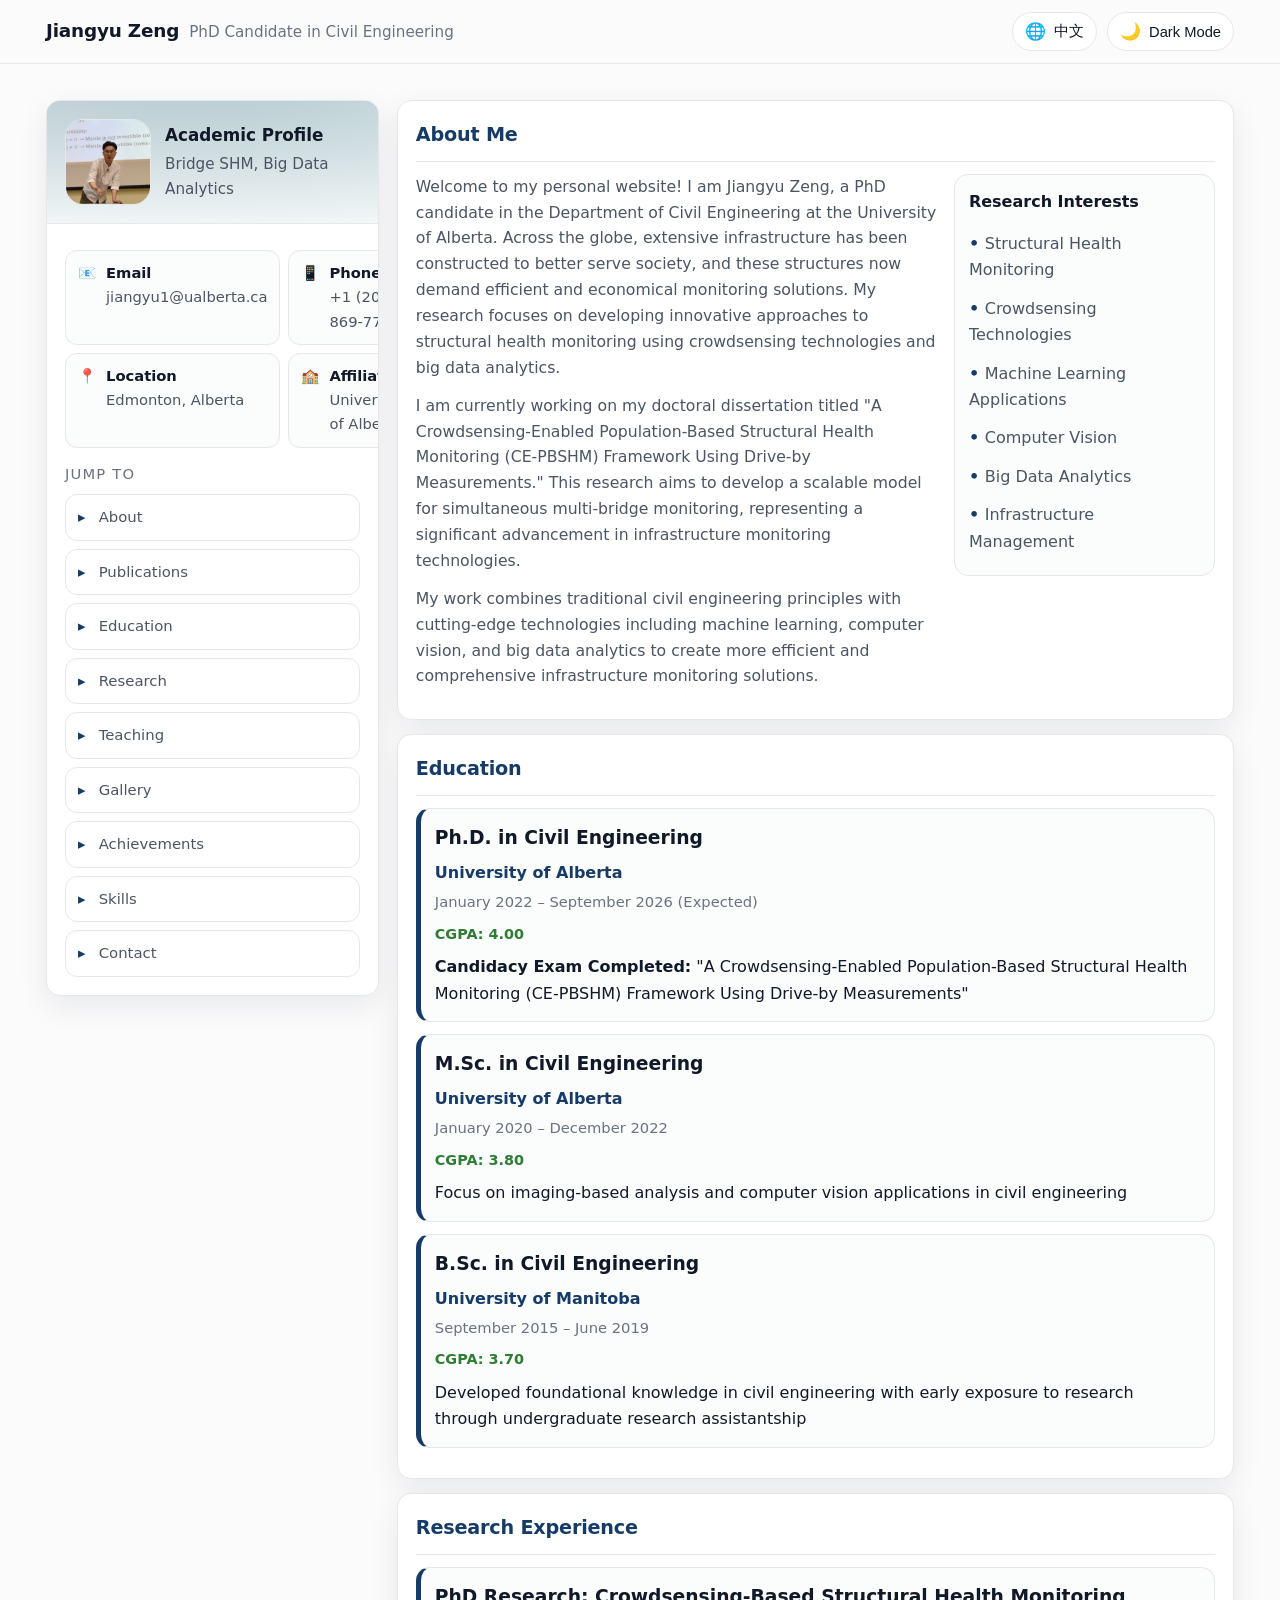
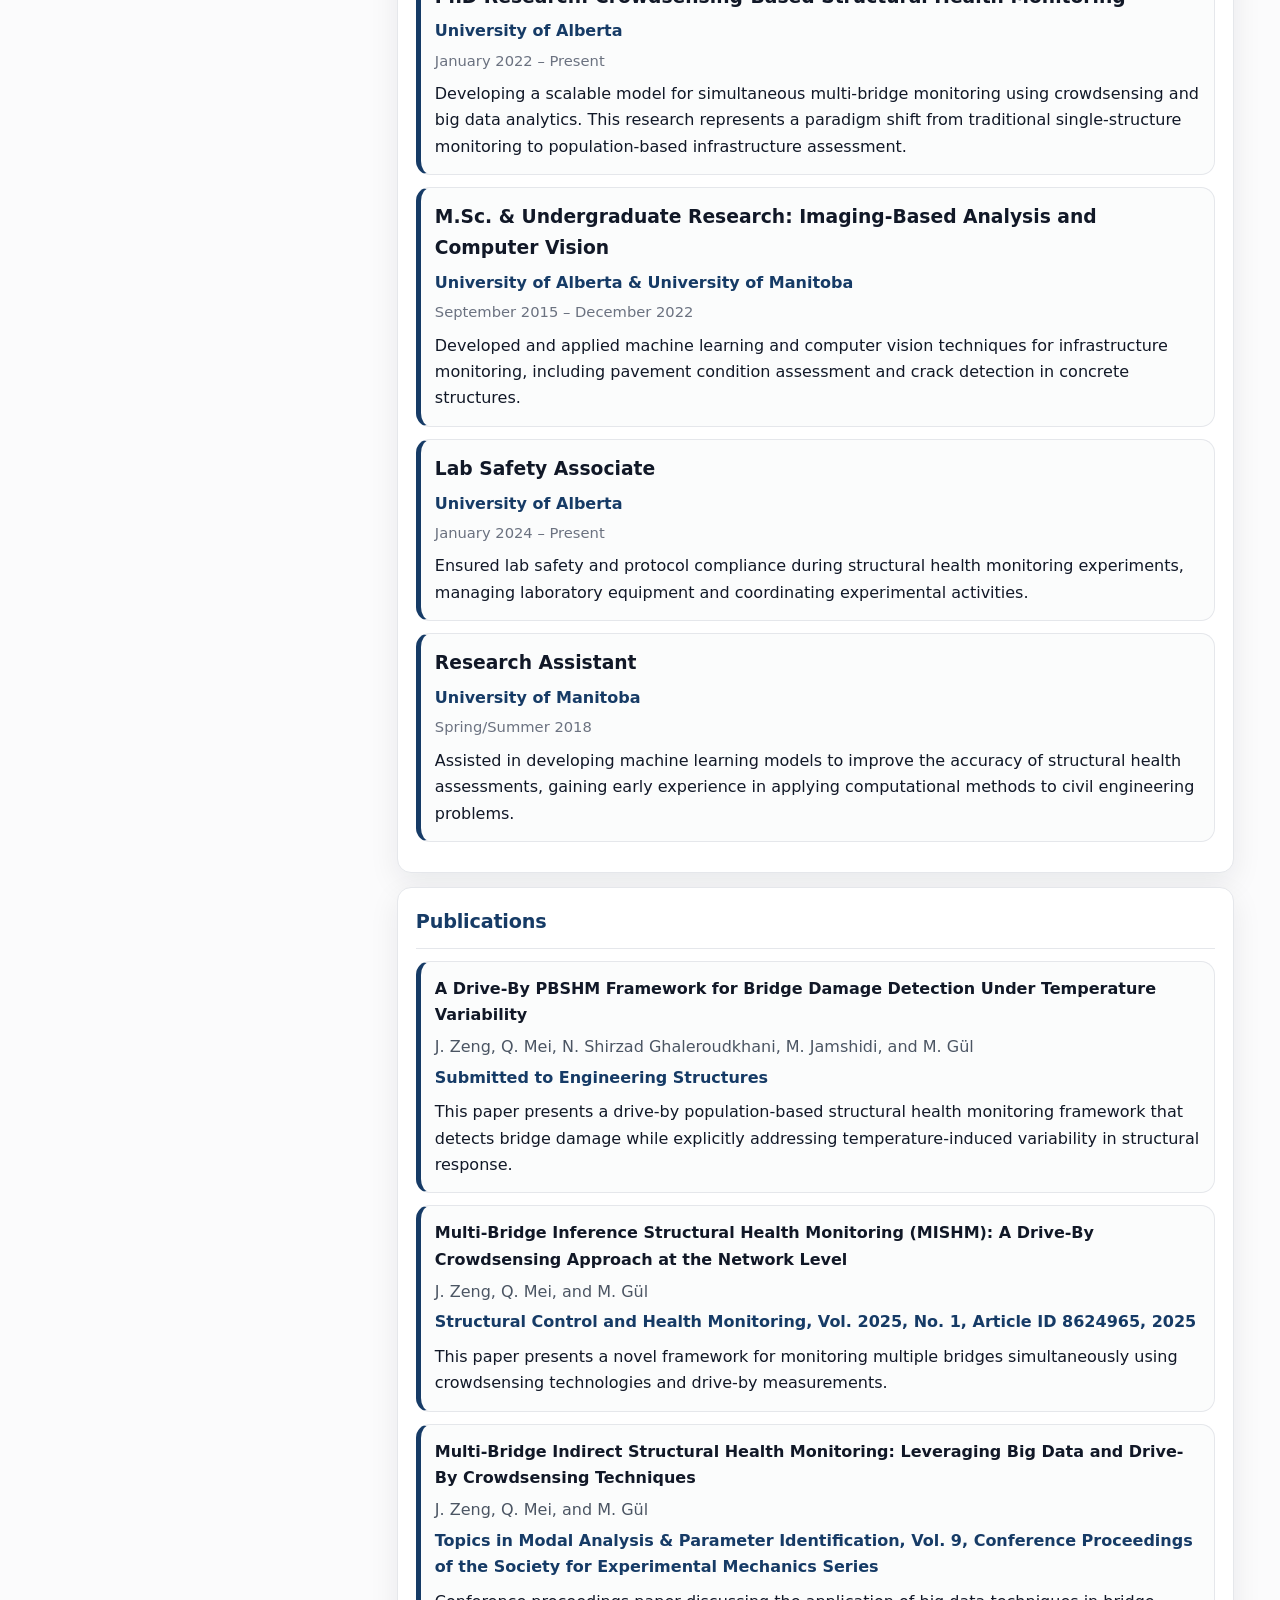
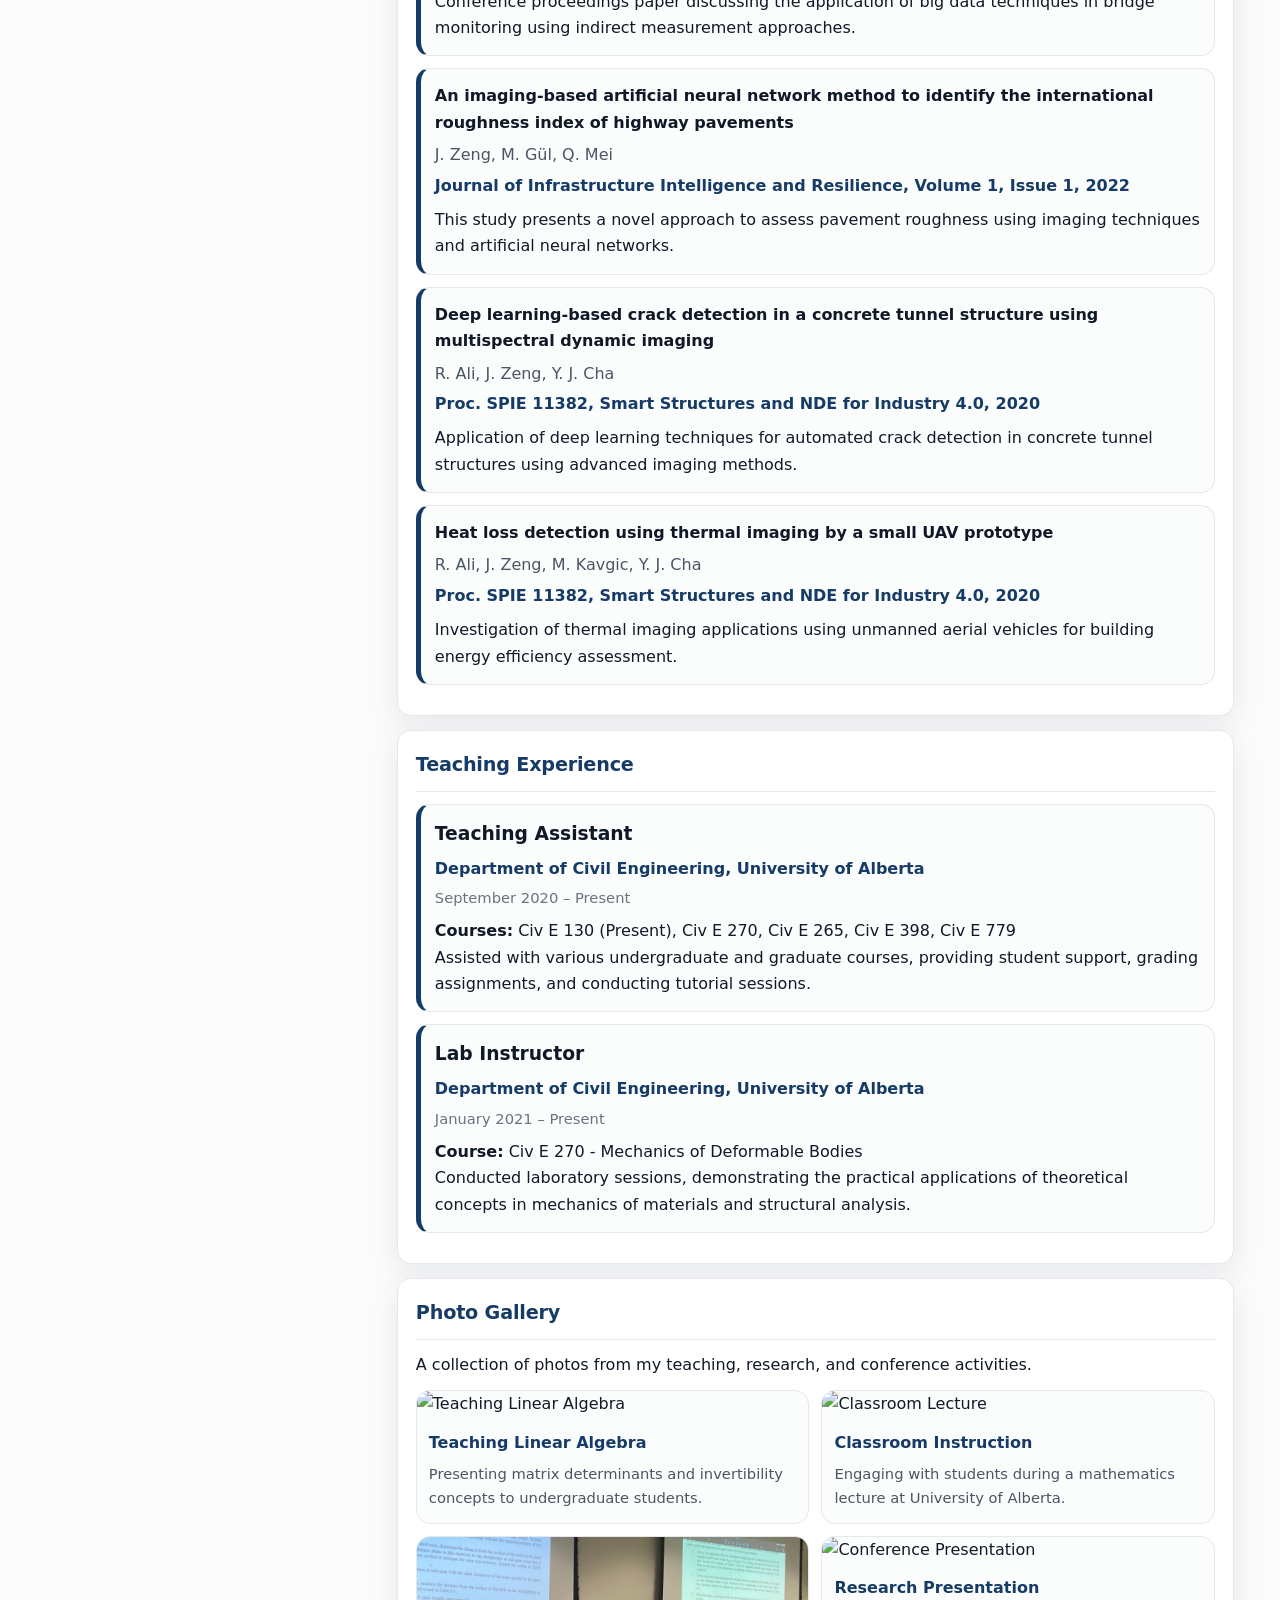
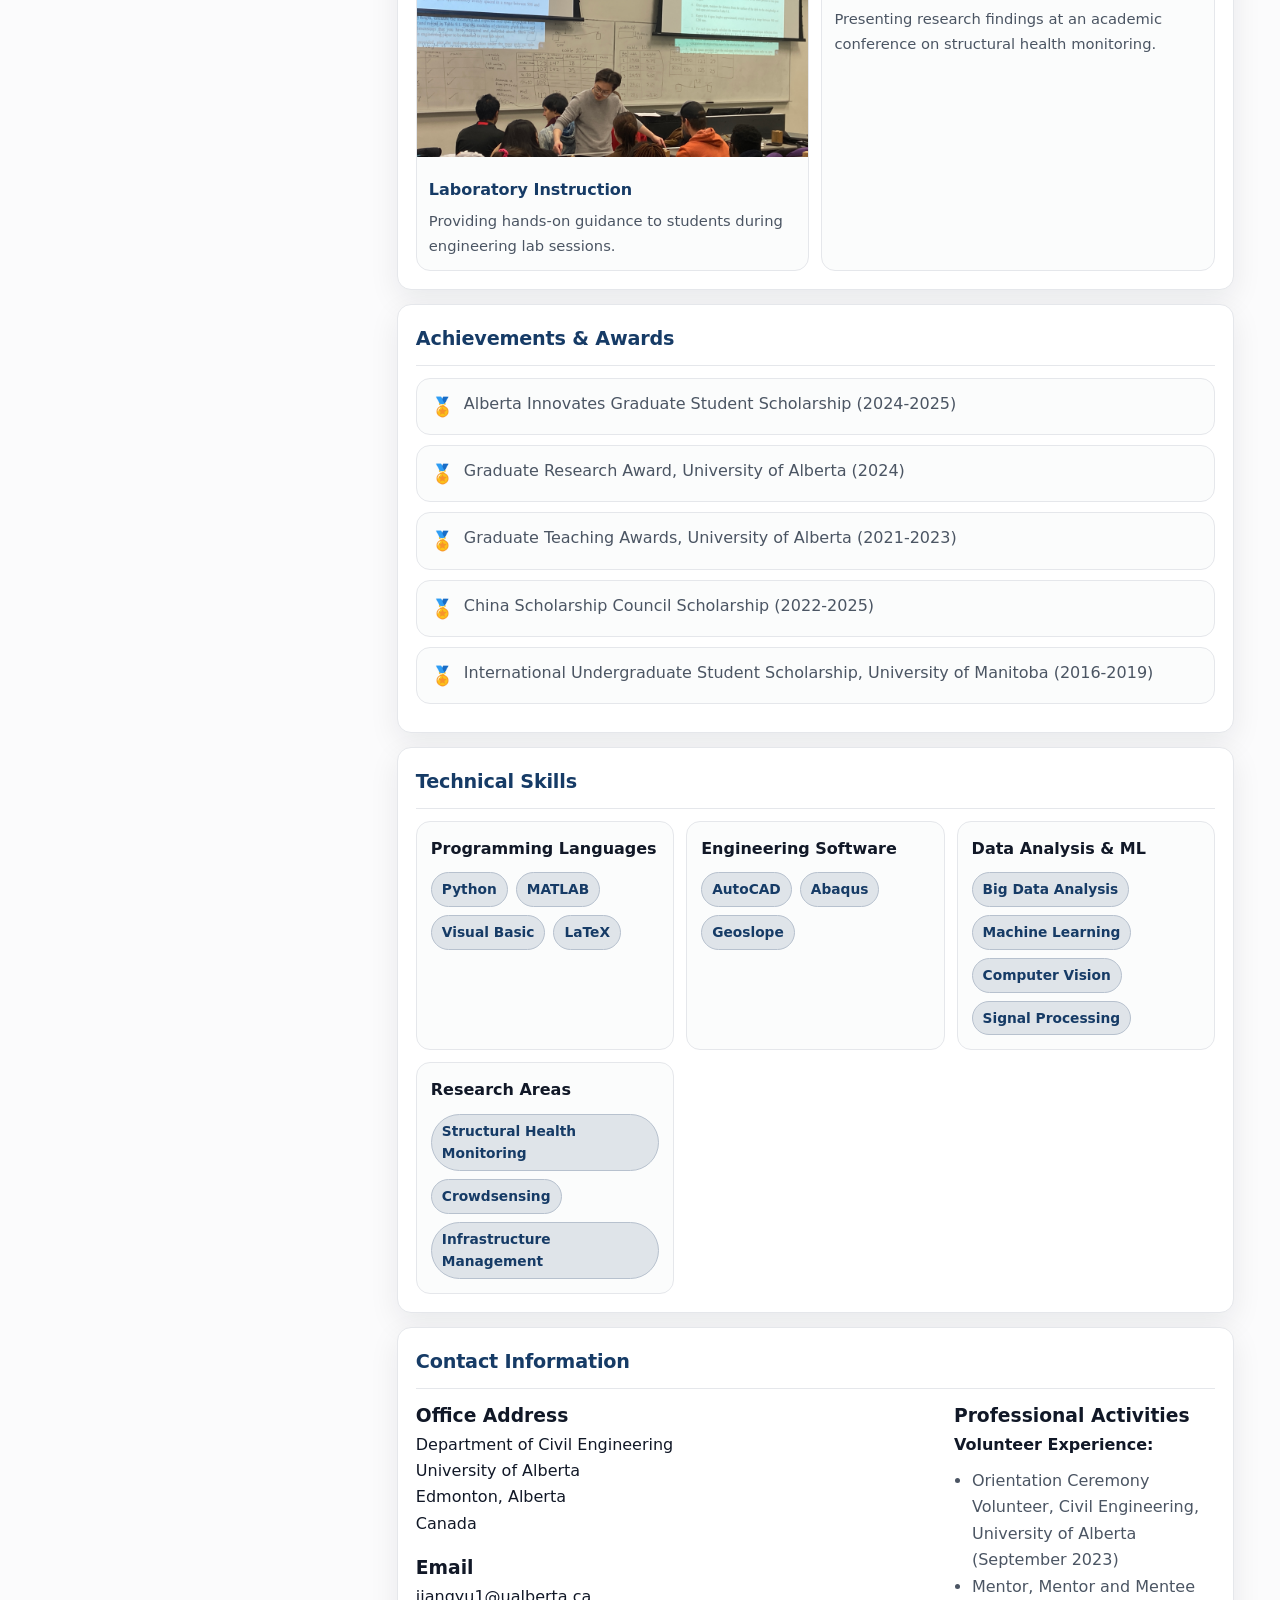
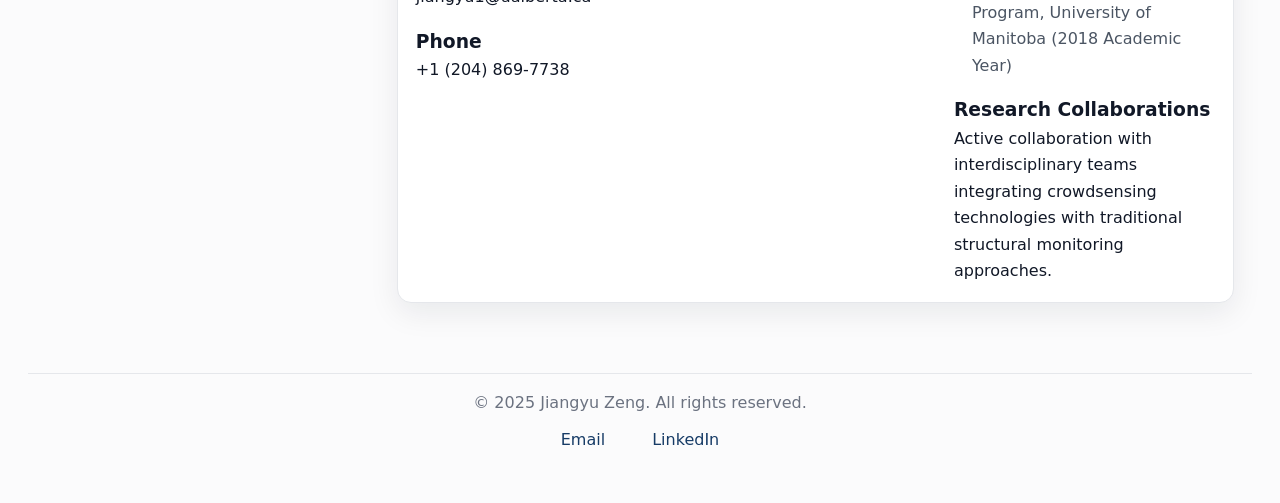
==== index.html @ c5a68b0c "Update PBSHM paper submission venue to Engineering Structures Co-authored-by: Cursor <cursoragent@cu" ====
<!DOCTYPE html>
<html lang="en">
<head>
  <meta charset="UTF-8" />
  <meta name="viewport" content="width=device-width, initial-scale=1.0" />
  <title>Jiangyu Zeng - Personal Website</title>

  <style>
    :root{
      --bg: #fbfbfc;
      --panel: #ffffff;
      --muted: #f3f4f6;
      --text: #111827;
      --subtext: #4b5563;
      --soft: #6b7280;
      --border: #e5e7eb;
      --accent: #163b66;
      --accent2: #0f766e;
      --shadow: 0 10px 30px rgba(17,24,39,0.08);
      --shadow-hover: 0 14px 36px rgba(17,24,39,0.12);
      --radius: 14px;

      /* Fluid width: expands with screen, capped for readability */
      --maxw: min(1600px, calc(100vw - 56px));
    }

    [data-theme="dark"]{
      --bg: #0c1016;
      --panel: #121826;
      --muted: #0f172a;
      --text: #e5e7eb;
      --subtext: #cbd5e1;
      --soft: #94a3b8;
      --border: #22314a;
      --accent: #8fb3ff;
      --accent2: #6ee7d8;
      --shadow: 0 16px 40px rgba(0,0,0,0.35);
      --shadow-hover: 0 18px 46px rgba(0,0,0,0.45);
    }

    *{box-sizing:border-box;margin:0;padding:0}
    body{
      font-family: ui-sans-serif, system-ui, -apple-system, "Segoe UI", Roboto, Arial, "Noto Sans", "Liberation Sans", sans-serif;
      background: var(--bg);
      color: var(--text);
      line-height: 1.65;
    }

    a{color: inherit}

    /* Top bar */
    .topbar{
      position: sticky;
      top: 0;
      z-index: 50;
      background: color-mix(in srgb, var(--bg) 88%, transparent);
      backdrop-filter: blur(10px);
      border-bottom: 1px solid var(--border);
    }
    .topbar-inner{
      max-width: var(--maxw);
      margin: 0 auto;
      padding: 12px 18px;
      display:flex;
      align-items:center;
      justify-content: space-between;
      gap: 12px;
    }
    .brand{
      display:flex;
      align-items:baseline;
      gap: 10px;
      flex-wrap: wrap;
    }
    .brand h1{
      font-size: 1.15rem;
      letter-spacing: -0.01em;
    }
    .brand .tag{
      font-size: 0.95rem;
      color: var(--soft);
    }
    .controls{display:flex; gap:10px; align-items:center}
    .btn{
      display:inline-flex;
      align-items:center;
      gap: 8px;
      padding: 8px 12px;
      border-radius: 999px;
      border: 1px solid var(--border);
      background: var(--panel);
      cursor: pointer;
      color: var(--text);
      transition: transform 0.12s ease, border-color 0.12s ease;
      font-size: 0.92rem;
    }
    .btn:hover{
      transform: translateY(-1px);
      border-color: color-mix(in srgb, var(--accent) 35%, var(--border));
    }
    .btn .icon{font-size: 1.05rem}

    /* Layout */
    .wrap{max-width: var(--maxw); margin: 0 auto; padding: 18px;}
    .grid{
      display:grid;
      grid-template-columns: clamp(320px, 26vw, 420px) 1fr;
      gap: 18px;
      align-items:start;
      margin-top: 18px;
    }

    /* Sidebar */
    .side{
      position: sticky;
      top: 72px;
    }

    .card{
      background: var(--panel);
      border: 1px solid var(--border);
      border-radius: var(--radius);
      box-shadow: var(--shadow);
      overflow:hidden;
    }
    .card + .card{margin-top: 14px;}

    .side-hero{
      padding: 18px;
      display:flex;
      gap: 14px;
      align-items:center;
      border-bottom: 1px solid var(--border);
      background:
        radial-gradient(800px 160px at 20% -10%, color-mix(in srgb, var(--accent) 18%, transparent), transparent),
        radial-gradient(800px 160px at 70% 0%, color-mix(in srgb, var(--accent2) 16%, transparent), transparent);
    }

    .avatar{
      width: 86px; height: 86px;
      border-radius: 18px;
      border: 1px solid var(--border);
      overflow:hidden;
      background: var(--muted);
      flex: 0 0 auto;
      display:flex; align-items:center; justify-content:center;
      font-weight: 800;
      color: var(--accent);
    }
    .avatar img{width:100%; height:100%; object-fit: cover;}
    .who h2{font-size: 1.05rem; margin-bottom: 2px;}
    .who p{color: var(--subtext); font-size: 0.95rem;}

    .side-body{padding: 16px 18px 18px;}

    .meta{
      display: grid;
      grid-template-columns: 1fr 1fr;
      gap: 8px;
      margin-top: 10px;
    }
    .pill{
      display:flex;
      gap: 10px;
      align-items:flex-start;
      padding: 10px 12px;
      border-radius: 12px;
      border: 1px solid var(--border);
      background: color-mix(in srgb, var(--panel) 70%, var(--muted));
      font-size: 0.92rem;
      color: var(--subtext);
    }
    .pill strong{color: var(--text); font-weight: 650}
    .pill .k{min-width: 18px; opacity: 0.9}

    .linkgrid{
      display:grid;
      grid-template-columns: 1fr 1fr;
      gap: 10px;
      margin-top: 12px;
    }
    .link{
      display:flex;
      align-items:center;
      justify-content:center;
      text-decoration:none;
      padding: 10px 10px;
      border-radius: 12px;
      border: 1px solid var(--border);
      background: var(--panel);
      color: var(--text);
      font-weight: 650;
      font-size: 0.93rem;
      transition: transform 0.12s ease, border-color 0.12s ease;
    }
    .link:hover{
      transform: translateY(-1px);
      border-color: color-mix(in srgb, var(--accent) 35%, var(--border));
    }

    .mini-title{
      font-size: 0.92rem;
      color: var(--soft);
      margin: 14px 0 8px;
      text-transform: uppercase;
      letter-spacing: 0.08em;
    }
    .bullets{
      list-style:none;
      display:flex;
      flex-direction:column;
      gap: 8px;
    }
    .bullets li{
      padding: 10px 12px;
      border: 1px solid var(--border);
      border-radius: 12px;
      background: var(--panel);
      color: var(--subtext);
      font-size: 0.93rem;
    }
    .bullets li::before{
      content: "▸ ";
      color: var(--accent);
      font-weight: 800;
      margin-right: 8px;
    }

    /* Main column: keep your original section IDs and content */
    .section{
      background: var(--panel);
      border: 1px solid var(--border);
      border-radius: var(--radius);
      box-shadow: var(--shadow);
      padding: 18px;
      margin-bottom: 14px;
      transition: box-shadow 0.2s ease, transform 0.2s ease;
    }
    .section:hover{
      box-shadow: var(--shadow-hover);
      transform: translateY(-1px);
    }

    .section h2{
      color: var(--accent);
      font-size: 1.2rem;
      margin-bottom: 12px;
      padding-bottom: 10px;
      border-bottom: 1px solid var(--border);
      letter-spacing: -0.01em;
    }

    /* Keep your existing internal layouts but make them a bit cleaner */
    .about-grid{
      display:grid;
      grid-template-columns: 2fr 1fr;
      gap: 16px;
      align-items:start;
    }
    .about-text{color: var(--subtext); font-size: 0.98rem;}
    .about-text p{margin-bottom: 12px;}

    .research-interests{
      background: color-mix(in srgb, var(--panel) 70%, var(--muted));
      padding: 14px;
      border-radius: 14px;
      border: 1px solid var(--border);
    }
    .research-interests h3{
      color: var(--text);
      margin-bottom: 10px;
      font-size: 1rem;
    }
    .research-interests ul{list-style:none}
    .research-interests li{color: var(--subtext); padding: 6px 0;}
    .research-interests li:before{
      content:"• ";
      color: var(--accent);
      font-weight:800;
    }

    .education-item, .experience-item, .publication-item{
      margin-bottom: 12px;
      padding: 14px;
      background: color-mix(in srgb, var(--panel) 70%, var(--muted));
      border-radius: 14px;
      border: 1px solid var(--border);
      border-left: 5px solid var(--accent);
    }
    .education-item h3, .experience-item h3{margin-bottom: 6px;}
    .institution{color: var(--accent); font-weight: 700; margin-bottom: 4px;}
    .date{color: var(--soft); font-style: normal; margin-bottom: 8px; font-size: 0.92rem;}

    .gpa{
      color: #2e7d32;
      font-weight: 700;
      font-size: 0.9rem;
      margin-bottom: 8px;
    }
    [data-theme="dark"] .gpa{color:#7ee08a;}

    .publication-item h4{margin-bottom: 6px;}
    .authors{color: var(--subtext); margin-bottom: 4px;}
    .venue{color: var(--accent); font-weight: 700; margin-bottom: 8px;}

    .publication-links a{
      display:inline-block;
      background: var(--accent);
      color:white;
      padding: 6px 10px;
      text-decoration:none;
      border-radius: 10px;
      font-size: 0.85rem;
      margin-right: 8px;
      transition: transform 0.12s ease, opacity 0.2s ease;
    }
    .publication-links a:hover{transform: translateY(-1px); opacity: 0.92;}

    .skills-grid{
      display:grid;
      grid-template-columns: repeat(auto-fit, minmax(240px, 1fr));
      gap: 12px;
    }
    .skill-category{
      background: color-mix(in srgb, var(--panel) 70%, var(--muted));
      padding: 14px;
      border-radius: 14px;
      border: 1px solid var(--border);
    }
    .skill-category h3{color: var(--text); margin-bottom: 10px; font-size: 1rem;}
    .skill-tags{display:flex; flex-wrap:wrap; gap: 8px;}
    .skill-tag{
      background: color-mix(in srgb, var(--accent) 12%, transparent);
      border: 1px solid color-mix(in srgb, var(--accent) 22%, var(--border));
      color: var(--accent);
      padding: 5px 10px;
      border-radius: 999px;
      font-size: 0.86rem;
      font-weight: 650;
    }

    .achievement-item{
      display:flex;
      align-items:flex-start;
      gap: 10px;
      margin-bottom: 10px;
      padding: 12px 14px;
      background: color-mix(in srgb, var(--panel) 70%, var(--muted));
      border-radius: 14px;
      border: 1px solid var(--border);
      color: var(--subtext);
    }
    .achievement-item:before{
      content:"🏅";
      font-size: 1.15rem;
      margin-top: 1px;
    }

    .gallery-grid{
      display:grid;
      grid-template-columns: repeat(auto-fit, minmax(280px, 1fr));
      gap: 12px;
      margin-top: 12px;
    }
    .gallery-item{
      background: color-mix(in srgb, var(--panel) 70%, var(--muted));
      border-radius: 14px;
      overflow:hidden;
      border: 1px solid var(--border);
      transition: transform 0.2s ease;
    }
    .gallery-item:hover{transform: translateY(-2px);}
    .gallery-item img{width:100%; height: 220px; object-fit: cover;}
    .gallery-caption{padding: 12px;}
    .gallery-caption h4{color: var(--accent); margin-bottom: 6px;}
    .gallery-caption p{color: var(--subtext); font-size: 0.92rem;}

    /* Footer */
    footer{
      margin-top: 14px;
      padding: 24px 0 34px;
      color: var(--soft);
      text-align:center;
    }
    .footer-card{
      max-width: var(--maxw);
      margin: 0 auto;
      padding: 16px 18px;
      border-top: 1px solid var(--border);
    }
    .social-links{margin-top: 10px;}
    .social-links a{
      text-decoration:none;
      margin: 0 10px;
      color: var(--accent);
      padding: 6px 10px;
      border-radius: 10px;
      border: 1px solid transparent;
      transition: background 0.2s ease, border-color 0.2s ease;
    }
    .social-links a:hover{
      background: color-mix(in srgb, var(--accent) 10%, transparent);
      border-color: color-mix(in srgb, var(--accent) 18%, var(--border));
    }

    /* Responsive */
    @media (max-width: 960px){
      .grid{grid-template-columns: 1fr;}
      .side{position: static;}
      .about-grid{grid-template-columns: 1fr;}
      .linkgrid{grid-template-columns: 1fr 1fr;}
    }
    @media (max-width: 520px){
      .linkgrid{grid-template-columns: 1fr;}
      .brand h1{font-size: 1.05rem;}
    }
    @media (max-width: 480px){
      .meta{grid-template-columns: 1fr;}
    }

    /* Smooth scroll */
    html{scroll-behavior:smooth;}
  </style>
</head>

<body>
  <!-- Top Bar -->
  <div class="topbar">
    <div class="topbar-inner">
      <div class="brand">
        <h1>Jiangyu Zeng</h1>
        <div class="tag" data-en="PhD Candidate in Civil Engineering" data-zh="土木工程博士研究生">
          PhD Candidate in Civil Engineering
        </div>
      </div>
      <div class="controls">
        <button class="btn" id="languageToggle" type="button">
          <span class="icon">🌐</span>
          <span class="text">中文</span>
        </button>
        <button class="btn" id="darkModeToggle" type="button">
          <span class="icon">🌙</span>
          <span class="text" data-en="Dark Mode" data-zh="深色模式">Dark Mode</span>
        </button>
      </div>
    </div>
  </div>

  <div class="wrap">
    <div class="grid">
      <!-- Sidebar -->
      <aside class="side">
        <div class="card">
          <div class="side-hero">
            <div class="avatar">
              <img src="assets/images/jiangyu-profile.jpg" alt="Jiangyu Zeng"
                   onerror="this.style.display='none'; this.parentElement.textContent='JZ';">
            </div>
            <div class="who">
              <h2 data-en="Academic Profile" data-zh="学术主页">Academic Profile</h2>
              <p data-en="Bridge SHM, Big Data Analytics" data-zh="桥梁结构健康监测，大数据分析">Bridge SHM, Big Data Analytics</p>
            </div>
          </div>

          <div class="side-body">
            <div class="meta">
              <div class="pill"><div class="k">📧</div><div><strong>Email</strong><br/>jiangyu1@ualberta.ca</div></div>
              <div class="pill"><div class="k">📱</div><div><strong data-en="Phone" data-zh="电话">Phone</strong><br/>+1 (204) 869-7738</div></div>
              <div class="pill">
                <div class="k">📍</div>
                <div>
                  <strong data-en="Location" data-zh="地点">Location</strong><br/>
                  <span data-en="Edmonton, Alberta" data-zh="阿尔伯塔省埃德蒙顿">Edmonton, Alberta</span>
                </div>
              </div>
              <div class="pill">
                <div class="k">🏫</div>
                <div>
                  <strong data-en="Affiliation" data-zh="单位">Affiliation</strong><br/>
                  <span data-en="University of Alberta" data-zh="阿尔伯塔大学">University of Alberta</span>
                </div>
              </div>
            </div>

            <div class="mini-title" data-en="Jump to" data-zh="快速跳转">Jump to</div>
            <ul class="bullets">
              <li><a href="#about" style="text-decoration:none;" data-en="About" data-zh="关于我">About</a></li>
              <li><a href="#publications" style="text-decoration:none;" data-en="Publications" data-zh="学术发表">Publications</a></li>
              <li><a href="#education" style="text-decoration:none;" data-en="Education" data-zh="教育背景">Education</a></li>
              <li><a href="#research" style="text-decoration:none;" data-en="Research" data-zh="研究经历">Research</a></li>
              <li><a href="#teaching" style="text-decoration:none;" data-en="Teaching" data-zh="教学经历">Teaching</a></li>
              <li><a href="#gallery" style="text-decoration:none;" data-en="Gallery" data-zh="图片展示">Gallery</a></li>
              <li><a href="#achievements" style="text-decoration:none;" data-en="Achievements" data-zh="荣誉奖项">Achievements</a></li>
              <li><a href="#skills" style="text-decoration:none;" data-en="Skills" data-zh="技能专长">Skills</a></li>
              <li><a href="#contact" style="text-decoration:none;" data-en="Contact" data-zh="联系方式">Contact</a></li>
            </ul>
          </div>
        </div>
      </aside>

      <!-- Main: original content preserved -->
      <main>
        <section id="about" class="section">
          <h2 data-en="About Me" data-zh="关于我">About Me</h2>
          <div class="about-grid">
            <div class="about-text">
              <p data-en="Welcome to my personal website! I am Jiangyu Zeng, a PhD candidate in the Department of Civil Engineering at the University of Alberta. Across the globe, extensive infrastructure has been constructed to better serve society, and these structures now demand efficient and economical monitoring solutions. My research focuses on developing innovative approaches to structural health monitoring using crowdsensing technologies and big data analytics."
                 data-zh="欢迎访问我的个人网站！我是曾江雨，阿尔伯塔大学土木工程系的博士研究生。在世界范围内，为了更好地服务公众，人类兴建了大量基础设施，但这些结构亟需高效且经济的监测方法。我的研究专注于利用群体感知技术和大数据分析开发创新的结构健康监测方法。">
                Welcome to my personal website! I am Jiangyu Zeng, a PhD candidate in the Department of Civil Engineering at the University of Alberta. My research focuses on developing innovative approaches to structural health monitoring using crowdsensing technologies and big data analytics.
              </p>

              <p>
                <span data-en="I am currently working on my doctoral dissertation titled" data-zh="我目前正在撰写我的博士论文，题目为">
                  I am currently working on my doctoral dissertation titled
                </span>
                "A Crowdsensing-Enabled Population-Based Structural Health Monitoring (CE-PBSHM) Framework Using Drive-by Measurements."
                <span data-en="This research aims to develop a scalable model for simultaneous multi-bridge monitoring, representing a significant advancement in infrastructure monitoring technologies."
                      data-zh="这项研究旨在开发可扩展的多桥梁同时监测模型，代表了基础设施监测技术的重大进步。">
                  This research aims to develop a scalable model for simultaneous multi-bridge monitoring, representing a significant advancement in infrastructure monitoring technologies.
                </span>
              </p>

              <p data-en="My work combines traditional civil engineering principles with cutting-edge technologies including machine learning, computer vision, and big data analytics to create more efficient and comprehensive infrastructure monitoring solutions."
                 data-zh="我的工作将传统土木工程原理与机器学习、计算机视觉和大数据分析等前沿技术相结合，创造更高效、更全面的基础设施监测解决方案。">
                My work combines traditional civil engineering principles with cutting-edge technologies including machine learning, computer vision, and big data analytics to create more efficient and comprehensive infrastructure monitoring solutions.
              </p>
            </div>

            <div class="research-interests">
              <h3 data-en="Research Interests" data-zh="研究兴趣">Research Interests</h3>
              <ul>
                <li data-en="Structural Health Monitoring" data-zh="结构健康监测">Structural Health Monitoring</li>
                <li data-en="Crowdsensing Technologies" data-zh="群体感知技术">Crowdsensing Technologies</li>
                <li data-en="Machine Learning Applications" data-zh="机器学习应用">Machine Learning Applications</li>
                <li data-en="Computer Vision" data-zh="计算机视觉">Computer Vision</li>
                <li data-en="Big Data Analytics" data-zh="大数据分析">Big Data Analytics</li>
                <li data-en="Infrastructure Management" data-zh="基础设施管理">Infrastructure Management</li>
              </ul>
            </div>
          </div>
        </section>

        <section id="education" class="section">
          <h2 data-en="Education" data-zh="教育背景">Education</h2>

          <div class="education-item">
            <h3 data-en="Ph.D. in Civil Engineering" data-zh="土木工程博士">Ph.D. in Civil Engineering</h3>
            <div class="institution" data-en="University of Alberta" data-zh="阿尔伯塔大学">University of Alberta</div>
            <div class="date" data-en="January 2022 – September 2026 (Expected)" data-zh="2022年1月 – 2026年9月（预期）">January 2022 – September 2026 (Expected)</div>
            <div class="gpa">CGPA: 4.00</div>
            <p><strong data-en="Candidacy Exam Completed:" data-zh="博士候选人资格考试已通过：">Candidacy Exam Completed:</strong> "A Crowdsensing-Enabled Population-Based Structural Health Monitoring (CE-PBSHM) Framework Using Drive-by Measurements"</p>
          </div>

          <div class="education-item">
            <h3 data-en="M.Sc. in Civil Engineering" data-zh="土木工程硕士">M.Sc. in Civil Engineering</h3>
            <div class="institution" data-en="University of Alberta" data-zh="阿尔伯塔大学">University of Alberta</div>
            <div class="date" data-en="January 2020 – December 2022" data-zh="2020年1月 – 2022年12月">January 2020 – December 2022</div>
            <div class="gpa">CGPA: 3.80</div>
            <p data-en="Focus on imaging-based analysis and computer vision applications in civil engineering" data-zh="专注于土木工程中基于图像的分析和计算机视觉应用">Focus on imaging-based analysis and computer vision applications in civil engineering</p>
          </div>

          <div class="education-item">
            <h3 data-en="B.Sc. in Civil Engineering" data-zh="土木工程学士">B.Sc. in Civil Engineering</h3>
            <div class="institution" data-en="University of Manitoba" data-zh="曼尼托巴大学">University of Manitoba</div>
            <div class="date" data-en="September 2015 – June 2019" data-zh="2015年9月 – 2019年6月">September 2015 – June 2019</div>
            <div class="gpa">CGPA: 3.70</div>
            <p data-en="Developed foundational knowledge in civil engineering with early exposure to research through undergraduate research assistantship" data-zh="通过本科研究助理工作，建立了土木工程基础知识并早期接触科研">Developed foundational knowledge in civil engineering with early exposure to research through undergraduate research assistantship</p>
          </div>
        </section>

        <section id="research" class="section">
          <h2 data-en="Research Experience" data-zh="研究经历">Research Experience</h2>

          <div class="experience-item">
            <h3 data-en="PhD Research: Crowdsensing-Based Structural Health Monitoring" data-zh="博士研究：基于群体感知的结构健康监测">PhD Research: Crowdsensing-Based Structural Health Monitoring</h3>
            <div class="institution" data-en="University of Alberta" data-zh="阿尔伯塔大学">University of Alberta</div>
            <div class="date" data-en="January 2022 – Present" data-zh="2022年1月 – 至今">January 2022 – Present</div>
            <p data-en="Developing a scalable model for simultaneous multi-bridge monitoring using crowdsensing and big data analytics. This research represents a paradigm shift from traditional single-structure monitoring to population-based infrastructure assessment."
               data-zh="利用群体感知和大数据分析开发可扩展的多桥梁同时监测模型。这项研究代表了从传统单一结构监测向基于群体的基础设施评估的范式转变。">
              Developing a scalable model for simultaneous multi-bridge monitoring using crowdsensing and big data analytics. This research represents a paradigm shift from traditional single-structure monitoring to population-based infrastructure assessment.
            </p>
          </div>

          <div class="experience-item">
            <h3 data-en="M.Sc. & Undergraduate Research: Imaging-Based Analysis and Computer Vision" data-zh="硕士及本科研究：基于图像的分析和计算机视觉">M.Sc. & Undergraduate Research: Imaging-Based Analysis and Computer Vision</h3>
            <div class="institution" data-en="University of Alberta & University of Manitoba" data-zh="阿尔伯塔大学及曼尼托巴大学">University of Alberta & University of Manitoba</div>
            <div class="date" data-en="September 2015 – December 2022" data-zh="2015年9月 – 2022年12月">September 2015 – December 2022</div>
            <p data-en="Developed and applied machine learning and computer vision techniques for infrastructure monitoring, including pavement condition assessment and crack detection in concrete structures."
               data-zh="开发并应用机器学习和计算机视觉技术进行基础设施监测，包括路面状况评估和混凝土结构裂缝检测。">
              Developed and applied machine learning and computer vision techniques for infrastructure monitoring, including pavement condition assessment and crack detection in concrete structures.
            </p>
          </div>

          <div class="experience-item">
            <h3 data-en="Lab Safety Associate" data-zh="实验室安全管理员">Lab Safety Associate</h3>
            <div class="institution" data-en="University of Alberta" data-zh="阿尔伯塔大学">University of Alberta</div>
            <div class="date" data-en="January 2024 – Present" data-zh="2024年1月 – 至今">January 2024 – Present</div>
            <p data-en="Ensured lab safety and protocol compliance during structural health monitoring experiments, managing laboratory equipment and coordinating experimental activities."
               data-zh="确保结构健康监测实验期间的实验室安全和协议合规性，管理实验室设备并协调实验活动。">
              Ensured lab safety and protocol compliance during structural health monitoring experiments, managing laboratory equipment and coordinating experimental activities.
            </p>
          </div>

          <div class="experience-item">
            <h3 data-en="Research Assistant" data-zh="研究助理">Research Assistant</h3>
            <div class="institution" data-en="University of Manitoba" data-zh="曼尼托巴大学">University of Manitoba</div>
            <div class="date" data-en="Spring/Summer 2018" data-zh="2018年春/夏季">Spring/Summer 2018</div>
            <p data-en="Assisted in developing machine learning models to improve the accuracy of structural health assessments, gaining early experience in applying computational methods to civil engineering problems."
               data-zh="协助开发机器学习模型以提高结构健康评估的准确性，在将计算方法应用于土木工程问题方面获得早期经验。">
              Assisted in developing machine learning models to improve the accuracy of structural health assessments, gaining early experience in applying computational methods to civil engineering problems.
            </p>
          </div>
        </section>

        <section id="publications" class="section">
          <h2 data-en="Publications" data-zh="学术发表">Publications</h2>

          <div class="publication-item">
            <h4>A Drive-By PBSHM Framework for Bridge Damage Detection Under Temperature Variability</h4>
            <div class="authors">J. Zeng, Q. Mei, N. Shirzad Ghaleroudkhani, M. Jamshidi, and M. Gül</div>
            <div class="venue" data-en="Submitted to Engineering Structures" data-zh="投稿至 Engineering Structures">Submitted to Engineering Structures</div>
            <p data-en="This paper presents a drive-by population-based structural health monitoring framework that detects bridge damage while explicitly addressing temperature-induced variability in structural response."
               data-zh="本文提出了一种过车群体结构健康监测框架，在显式考虑温度引起结构响应变异性的同时实现桥梁损伤检测。">
              This paper presents a drive-by population-based structural health monitoring framework that detects bridge damage while explicitly addressing temperature-induced variability in structural response.
            </p>
          </div>

          <div class="publication-item">
            <h4>Multi-Bridge Inference Structural Health Monitoring (MISHM): A Drive-By Crowdsensing Approach at the Network Level</h4>
            <div class="authors">J. Zeng, Q. Mei, and M. Gül</div>
            <div class="venue">Structural Control and Health Monitoring, Vol. 2025, No. 1, Article ID 8624965, 2025</div>
            <p data-en="This paper presents a novel framework for monitoring multiple bridges simultaneously using crowdsensing technologies and drive-by measurements."
               data-zh="本文提出了一种利用群体感知技术和过车测量同时监测多座桥梁的新框架。">
              This paper presents a novel framework for monitoring multiple bridges simultaneously using crowdsensing technologies and drive-by measurements.
            </p>
          </div>

          <div class="publication-item">
            <h4>Multi-Bridge Indirect Structural Health Monitoring: Leveraging Big Data and Drive-By Crowdsensing Techniques</h4>
            <div class="authors">J. Zeng, Q. Mei, and M. Gül</div>
            <div class="venue">Topics in Modal Analysis & Parameter Identification, Vol. 9, Conference Proceedings of the Society for Experimental Mechanics Series</div>
            <p data-en="Conference proceedings paper discussing the application of big data techniques in bridge monitoring using indirect measurement approaches."
               data-zh="会议论文，讨论了在使用间接测量方法的桥梁监测中应用大数据技术。">
              Conference proceedings paper discussing the application of big data techniques in bridge monitoring using indirect measurement approaches.
            </p>
          </div>

          <div class="publication-item">
            <h4>An imaging-based artificial neural network method to identify the international roughness index of highway pavements</h4>
            <div class="authors">J. Zeng, M. Gül, Q. Mei</div>
            <div class="venue">Journal of Infrastructure Intelligence and Resilience, Volume 1, Issue 1, 2022</div>
            <p data-en="This study presents a novel approach to assess pavement roughness using imaging techniques and artificial neural networks."
               data-zh="本研究提出了一种利用成像技术和人工神经网络评估路面粗糙度的新方法。">
              This study presents a novel approach to assess pavement roughness using imaging techniques and artificial neural networks.
            </p>
          </div>

          <div class="publication-item">
            <h4>Deep learning-based crack detection in a concrete tunnel structure using multispectral dynamic imaging</h4>
            <div class="authors">R. Ali, J. Zeng, Y. J. Cha</div>
            <div class="venue">Proc. SPIE 11382, Smart Structures and NDE for Industry 4.0, 2020</div>
            <p data-en="Application of deep learning techniques for automated crack detection in concrete tunnel structures using advanced imaging methods."
               data-zh="应用深度学习技术和先进成像方法对混凝土隧道结构进行自动裂缝检测。">
              Application of deep learning techniques for automated crack detection in concrete tunnel structures using advanced imaging methods.
            </p>
          </div>

          <div class="publication-item">
            <h4>Heat loss detection using thermal imaging by a small UAV prototype</h4>
            <div class="authors">R. Ali, J. Zeng, M. Kavgic, Y. J. Cha</div>
            <div class="venue">Proc. SPIE 11382, Smart Structures and NDE for Industry 4.0, 2020</div>
            <p data-en="Investigation of thermal imaging applications using unmanned aerial vehicles for building energy efficiency assessment."
               data-zh="研究使用无人驾驶飞行器进行热成像应用，用于建筑能效评估。">
              Investigation of thermal imaging applications using unmanned aerial vehicles for building energy efficiency assessment.
            </p>
          </div>
        </section>

        <section id="teaching" class="section">
          <h2 data-en="Teaching Experience" data-zh="教学经历">Teaching Experience</h2>

          <div class="experience-item">
            <h3 data-en="Teaching Assistant" data-zh="助教">Teaching Assistant</h3>
            <div class="institution" data-en="Department of Civil Engineering, University of Alberta" data-zh="阿尔伯塔大学土木工程系">Department of Civil Engineering, University of Alberta</div>
            <div class="date" data-en="September 2020 – Present" data-zh="2020年9月 – 至今">September 2020 – Present</div>
            <p><strong data-en="Courses:" data-zh="课程：">Courses:</strong> Civ E 130 (<span data-en="Present" data-zh="目前">Present</span>), Civ E 270, Civ E 265, Civ E 398, Civ E 779</p>
            <p data-en="Assisted with various undergraduate and graduate courses, providing student support, grading assignments, and conducting tutorial sessions."
               data-zh="协助各种本科和研究生课程，提供学生支持、批改作业和进行辅导课程。">
              Assisted with various undergraduate and graduate courses, providing student support, grading assignments, and conducting tutorial sessions.
            </p>
          </div>

          <div class="experience-item">
            <h3 data-en="Lab Instructor" data-zh="实验课教师">Lab Instructor</h3>
            <div class="institution" data-en="Department of Civil Engineering, University of Alberta" data-zh="阿尔伯塔大学土木工程系">Department of Civil Engineering, University of Alberta</div>
            <div class="date" data-en="January 2021 – Present" data-zh="2021年1月 – 至今">January 2021 – Present</div>
            <p><strong data-en="Course:" data-zh="课程：">Course:</strong> <span data-en="Civ E 270 - Mechanics of Deformable Bodies" data-zh="Civ E 270 - 可变形体力学">Civ E 270 - Mechanics of Deformable Bodies</span></p>
            <p data-en="Conducted laboratory sessions, demonstrating the practical applications of theoretical concepts in mechanics of materials and structural analysis."
               data-zh="主持实验课程，演示材料力学和结构分析理论概念的实际应用。">
              Conducted laboratory sessions, demonstrating the practical applications of theoretical concepts in mechanics of materials and structural analysis.
            </p>
          </div>
        </section>

        <section id="gallery" class="section">
          <h2 data-en="Photo Gallery" data-zh="图片展示">Photo Gallery</h2>
          <p data-en="A collection of photos from my teaching, research, and conference activities."
             data-zh="我的教学、研究和会议活动照片集锦。">
            A collection of photos from my teaching, research, and conference activities.
          </p>

          <div class="gallery-grid">
            <div class="gallery-item">
              <img src="assets/images/teaching-lecture.jpg" alt="Teaching Linear Algebra">
              <div class="gallery-caption">
                <h4 data-en="Teaching Linear Algebra" data-zh="教授线性代数">Teaching Linear Algebra</h4>
                <p data-en="Presenting matrix determinants and invertibility concepts to undergraduate students."
                   data-zh="向本科学生讲解矩阵行列式和可逆性概念。">
                  Presenting matrix determinants and invertibility concepts to undergraduate students.
                </p>
              </div>
            </div>

            <div class="gallery-item">
              <img src="assets/images/teaching-classroom.jpg" alt="Classroom Lecture">
              <div class="gallery-caption">
                <h4 data-en="Classroom Instruction" data-zh="课堂教学">Classroom Instruction</h4>
                <p data-en="Engaging with students during a mathematics lecture at University of Alberta."
                   data-zh="在阿尔伯塔大学数学课堂上与学生互动。">
                  Engaging with students during a mathematics lecture at University of Alberta.
                </p>
              </div>
            </div>

            <div class="gallery-item">
              <img src="assets/images/lab-assistance.jpg" alt="Lab Instruction">
              <div class="gallery-caption">
                <h4 data-en="Laboratory Instruction" data-zh="实验指导">Laboratory Instruction</h4>
                <p data-en="Providing hands-on guidance to students during engineering lab sessions."
                   data-zh="在工程实验课程中为学生提供实践指导。">
                  Providing hands-on guidance to students during engineering lab sessions.
                </p>
              </div>
            </div>

            <div class="gallery-item">
              <img src="assets/images/conference-presentation.jpg" alt="Conference Presentation">
              <div class="gallery-caption">
                <h4 data-en="Research Presentation" data-zh="研究报告">Research Presentation</h4>
                <p data-en="Presenting research findings at an academic conference on structural health monitoring."
                   data-zh="在结构健康监测学术会议上展示研究成果。">
                  Presenting research findings at an academic conference on structural health monitoring.
                </p>
              </div>
            </div>
          </div>
        </section>

        <section id="achievements" class="section">
          <h2 data-en="Achievements & Awards" data-zh="荣誉奖项">Achievements & Awards</h2>

          <div class="achievement-item" data-en="Alberta Innovates Graduate Student Scholarship (2024-2025)" data-zh="阿尔伯塔创新研究生奖学金 (2024-2025)">
            Alberta Innovates Graduate Student Scholarship (2024-2025)
          </div>
          <div class="achievement-item" data-en="Graduate Research Award, University of Alberta (2024)" data-zh="阿尔伯塔大学研究生研究奖 (2024)">
            Graduate Research Award, University of Alberta (2024)
          </div>
          <div class="achievement-item" data-en="Graduate Teaching Awards, University of Alberta (2021-2023)" data-zh="阿尔伯塔大学研究生教学奖 (2021-2023)">
            Graduate Teaching Awards, University of Alberta (2021-2023)
          </div>
          <div class="achievement-item" data-en="China Scholarship Council Scholarship (2022-2025)" data-zh="国家留学基金委奖学金 (2022-2025)">
            China Scholarship Council Scholarship (2022-2025)
          </div>
          <div class="achievement-item" data-en="International Undergraduate Student Scholarship, University of Manitoba (2016-2019)" data-zh="曼尼托巴大学国际本科生奖学金 (2016-2019)">
            International Undergraduate Student Scholarship, University of Manitoba (2016-2019)
          </div>
        </section>

        <section id="skills" class="section">
          <h2 data-en="Technical Skills" data-zh="技能专长">Technical Skills</h2>

          <div class="skills-grid">
            <div class="skill-category">
              <h3 data-en="Programming Languages" data-zh="编程语言">Programming Languages</h3>
              <div class="skill-tags">
                <span class="skill-tag">Python</span>
                <span class="skill-tag">MATLAB</span>
                <span class="skill-tag">Visual Basic</span>
                <span class="skill-tag">LaTeX</span>
              </div>
            </div>

            <div class="skill-category">
              <h3 data-en="Engineering Software" data-zh="工程软件">Engineering Software</h3>
              <div class="skill-tags">
                <span class="skill-tag">AutoCAD</span>
                <span class="skill-tag">Abaqus</span>
                <span class="skill-tag">Geoslope</span>
              </div>
            </div>

            <div class="skill-category">
              <h3 data-en="Data Analysis & ML" data-zh="数据分析与机器学习">Data Analysis & ML</h3>
              <div class="skill-tags">
                <span class="skill-tag" data-en="Big Data Analysis" data-zh="大数据分析">Big Data Analysis</span>
                <span class="skill-tag" data-en="Machine Learning" data-zh="机器学习">Machine Learning</span>
                <span class="skill-tag" data-en="Computer Vision" data-zh="计算机视觉">Computer Vision</span>
                <span class="skill-tag" data-en="Signal Processing" data-zh="信号处理">Signal Processing</span>
              </div>
            </div>

            <div class="skill-category">
              <h3 data-en="Research Areas" data-zh="研究领域">Research Areas</h3>
              <div class="skill-tags">
                <span class="skill-tag" data-en="Structural Health Monitoring" data-zh="结构健康监测">Structural Health Monitoring</span>
                <span class="skill-tag" data-en="Crowdsensing" data-zh="群体感知">Crowdsensing</span>
                <span class="skill-tag" data-en="Infrastructure Management" data-zh="基础设施管理">Infrastructure Management</span>
              </div>
            </div>
          </div>
        </section>

        <section id="contact" class="section">
          <h2 data-en="Contact Information" data-zh="联系方式">Contact Information</h2>

          <div class="about-grid">
            <div>
              <h3 data-en="Office Address" data-zh="办公地址">Office Address</h3>
              <p>
                <span data-en="Department of Civil Engineering" data-zh="土木工程系">Department of Civil Engineering</span><br>
                <span data-en="University of Alberta" data-zh="阿尔伯塔大学">University of Alberta</span><br>
                <span data-en="Edmonton, Alberta" data-zh="阿尔伯塔省埃德蒙顿">Edmonton, Alberta</span><br>
                <span data-en="Canada" data-zh="加拿大">Canada</span>
              </p>

              <h3 style="margin-top: 16px;" data-en="Email" data-zh="电子邮箱">Email</h3>
              <p>jiangyu1@ualberta.ca</p>

              <h3 style="margin-top: 16px;" data-en="Phone" data-zh="电话">Phone</h3>
              <p>+1 (204) 869-7738</p>
            </div>

            <div>
              <h3 data-en="Professional Activities" data-zh="专业活动">Professional Activities</h3>
              <p><strong data-en="Volunteer Experience:" data-zh="志愿服务经历：">Volunteer Experience:</strong></p>
              <ul style="margin-top: 10px; padding-left: 18px; color: var(--subtext);">
                <li data-en="Orientation Ceremony Volunteer, Civil Engineering, University of Alberta (September 2023)"
                    data-zh="阿尔伯塔大学土木工程系迎新典礼志愿者 (2023年9月)">
                  Orientation Ceremony Volunteer, Civil Engineering, University of Alberta (September 2023)
                </li>
                <li data-en="Mentor, Mentor and Mentee Program, University of Manitoba (2018 Academic Year)"
                    data-zh="曼尼托巴大学导师项目导师 (2018学年)">
                  Mentor, Mentor and Mentee Program, University of Manitoba (2018 Academic Year)
                </li>
              </ul>

              <h3 style="margin-top: 16px;" data-en="Research Collaborations" data-zh="研究合作">Research Collaborations</h3>
              <p data-en="Active collaboration with interdisciplinary teams integrating crowdsensing technologies with traditional structural monitoring approaches."
                 data-zh="积极与跨学科团队合作，将群体感知技术与传统结构监测方法相结合。">
                Active collaboration with interdisciplinary teams integrating crowdsensing technologies with traditional structural monitoring approaches.
              </p>
            </div>
          </div>
        </section>
      </main>
    </div>
  </div>

  <footer>
    <div class="footer-card">
      <p data-en="© 2025 Jiangyu Zeng. All rights reserved." data-zh="© 2025 曾江雨。保留所有权利。">
        © 2025 Jiangyu Zeng. All rights reserved.
      </p>
      <div class="social-links">
        <a href="mailto:jiangyu1@ualberta.ca" data-en="Email" data-zh="邮箱">Email</a>
        <a href="https://www.linkedin.com/in/jiangyu-zeng-0a4a76204/" target="_blank" rel="noopener">LinkedIn</a>
      </div>
    </div>
  </footer>

  <script>
    // Dark mode and language toggle functionality (kept from your original logic)
    const darkModeToggle = document.getElementById('darkModeToggle');
    const languageToggle = document.getElementById('languageToggle');
    const body = document.body;
    let isDarkMode = false;
    let currentLanguage = 'en';

    function initializeTheme() {
      const savedTheme = getCookie('theme');
      if (savedTheme === 'dark') enableDarkMode();
      else enableLightMode();

      const savedLanguage = getCookie('language');
      if (savedLanguage === 'zh') switchToLanguage('zh');
      else switchToLanguage('en');
    }

    function enableDarkMode() {
      body.setAttribute('data-theme', 'dark');
      isDarkMode = true;
      updateDarkModeToggleText();
      setCookie('theme', 'dark', 365);
    }

    function enableLightMode() {
      body.removeAttribute('data-theme');
      isDarkMode = false;
      updateDarkModeToggleText();
      setCookie('theme', 'light', 365);
    }

    function updateDarkModeToggleText() {
      const darkModeText = darkModeToggle.querySelector('.text');
      const icon = darkModeToggle.querySelector('.icon');
      if (isDarkMode) {
        icon.textContent = '☀️';
        darkModeText.textContent = currentLanguage === 'zh' ? '浅色模式' : 'Light Mode';
      } else {
        icon.textContent = '🌙';
        darkModeText.textContent = currentLanguage === 'zh' ? '深色模式' : 'Dark Mode';
      }
    }

    function switchToLanguage(lang) {
      currentLanguage = lang;

      const elements = document.querySelectorAll('[data-en][data-zh]');
      elements.forEach(element => {
        element.textContent = (lang === 'zh') ? element.getAttribute('data-zh') : element.getAttribute('data-en');
      });

      const languageText = languageToggle.querySelector('.text');
      languageText.textContent = (lang === 'zh') ? 'EN' : '中文';

      updateDarkModeToggleText();
      setCookie('language', lang, 365);
    }

    function setCookie(name, value, days) {
      const expires = new Date();
      expires.setTime(expires.getTime() + (days * 24 * 60 * 60 * 1000));
      document.cookie = `${name}=${value};expires=${expires.toUTCString()};path=/`;
    }

    function getCookie(name) {
      const nameEQ = name + "=";
      const ca = document.cookie.split(';');
      for (let i = 0; i < ca.length; i++) {
        let c = ca[i];
        while (c.charAt(0) === ' ') c = c.substring(1, c.length);
        if (c.indexOf(nameEQ) === 0) return c.substring(nameEQ.length, c.length);
      }
      return null;
    }

    darkModeToggle.addEventListener('click', () => {
      if (isDarkMode) enableLightMode();
      else enableDarkMode();
    });

    languageToggle.addEventListener('click', () => {
      if (currentLanguage === 'en') switchToLanguage('zh');
      else switchToLanguage('en');
    });

    initializeTheme();
  </script>
</body>
</html>
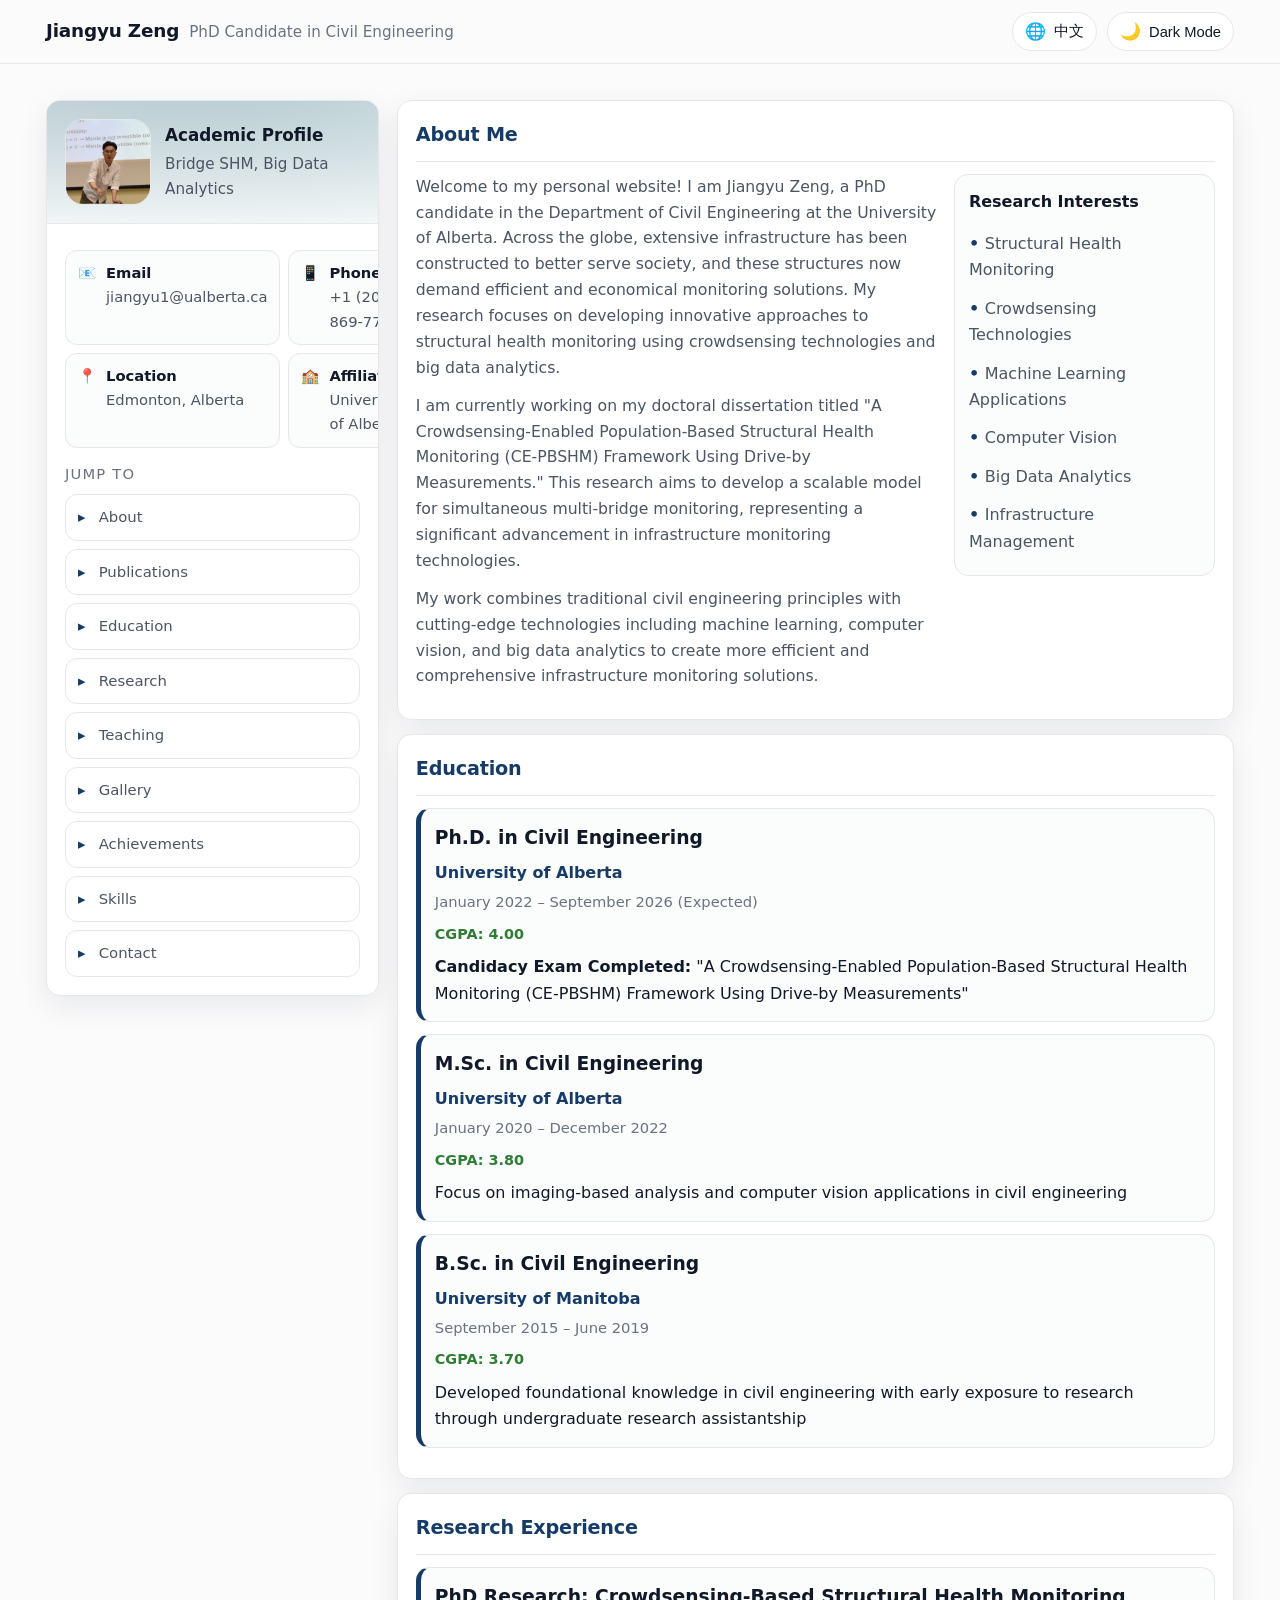
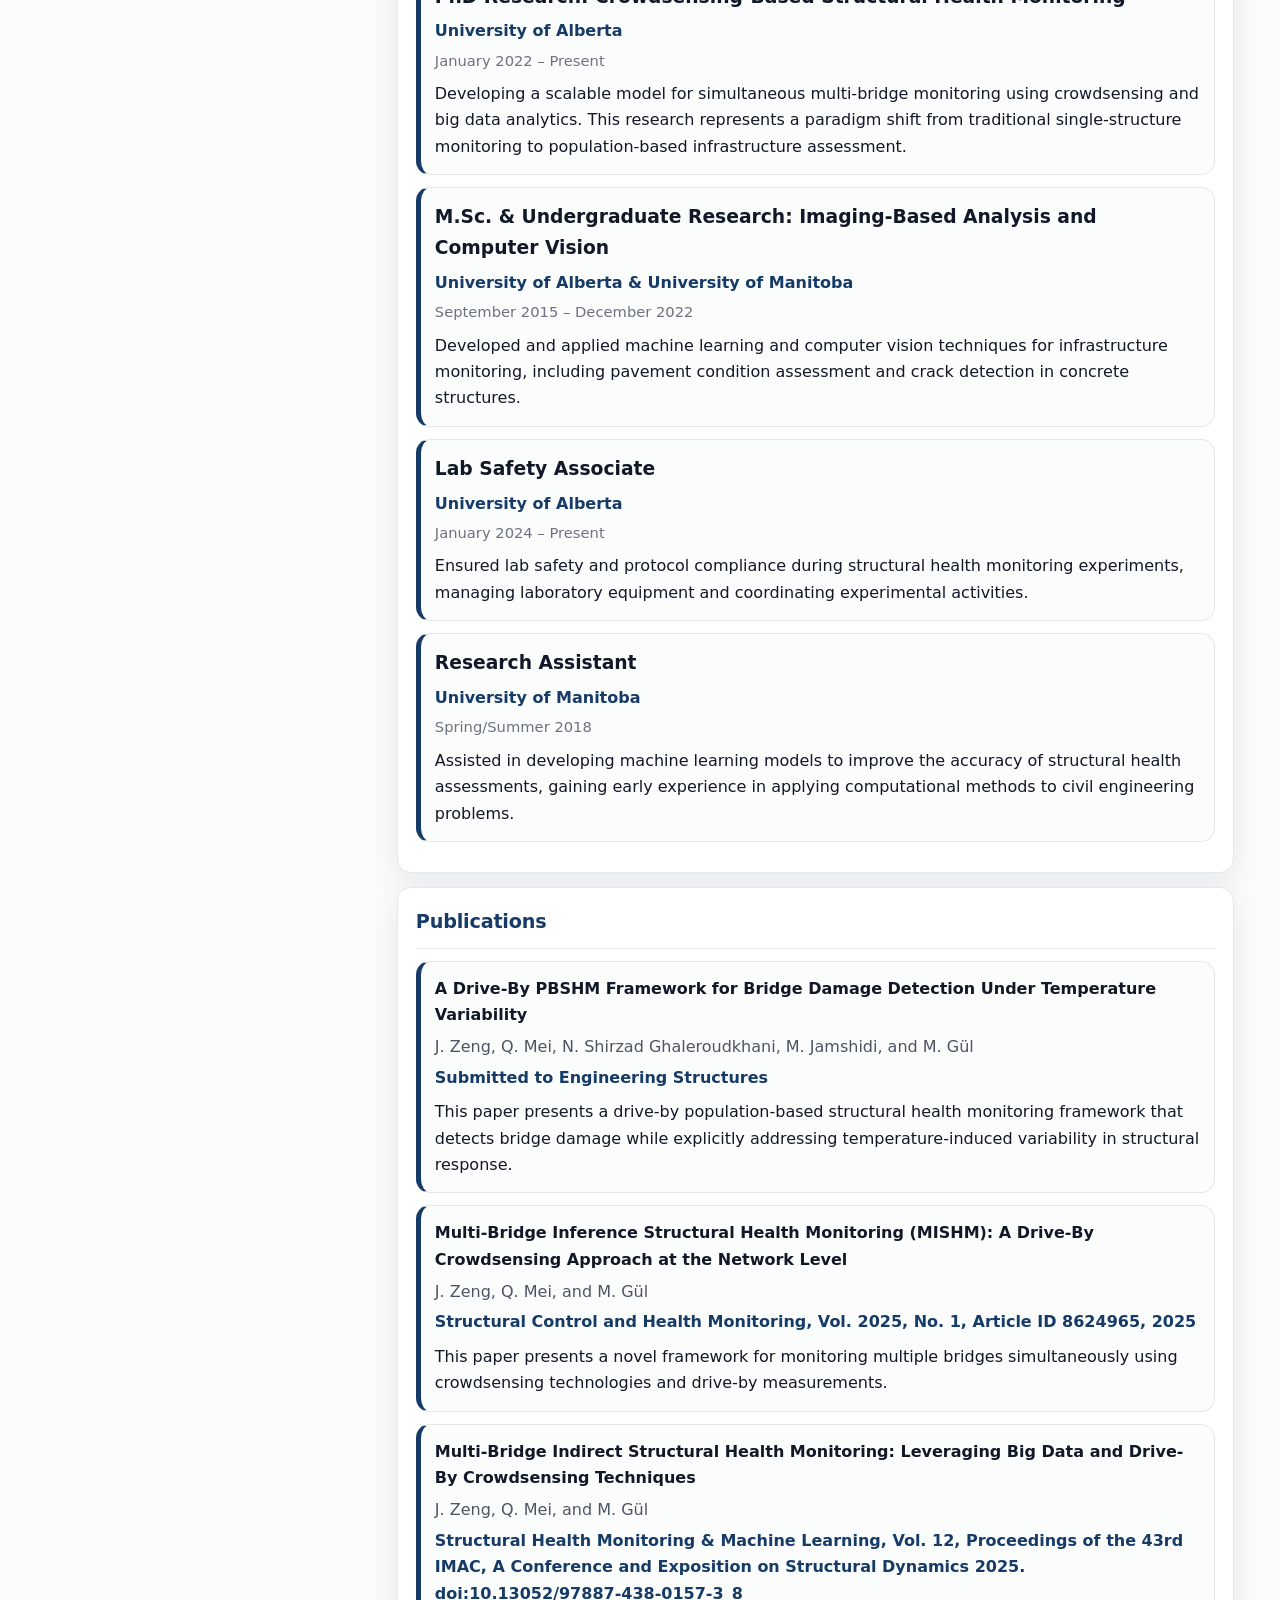
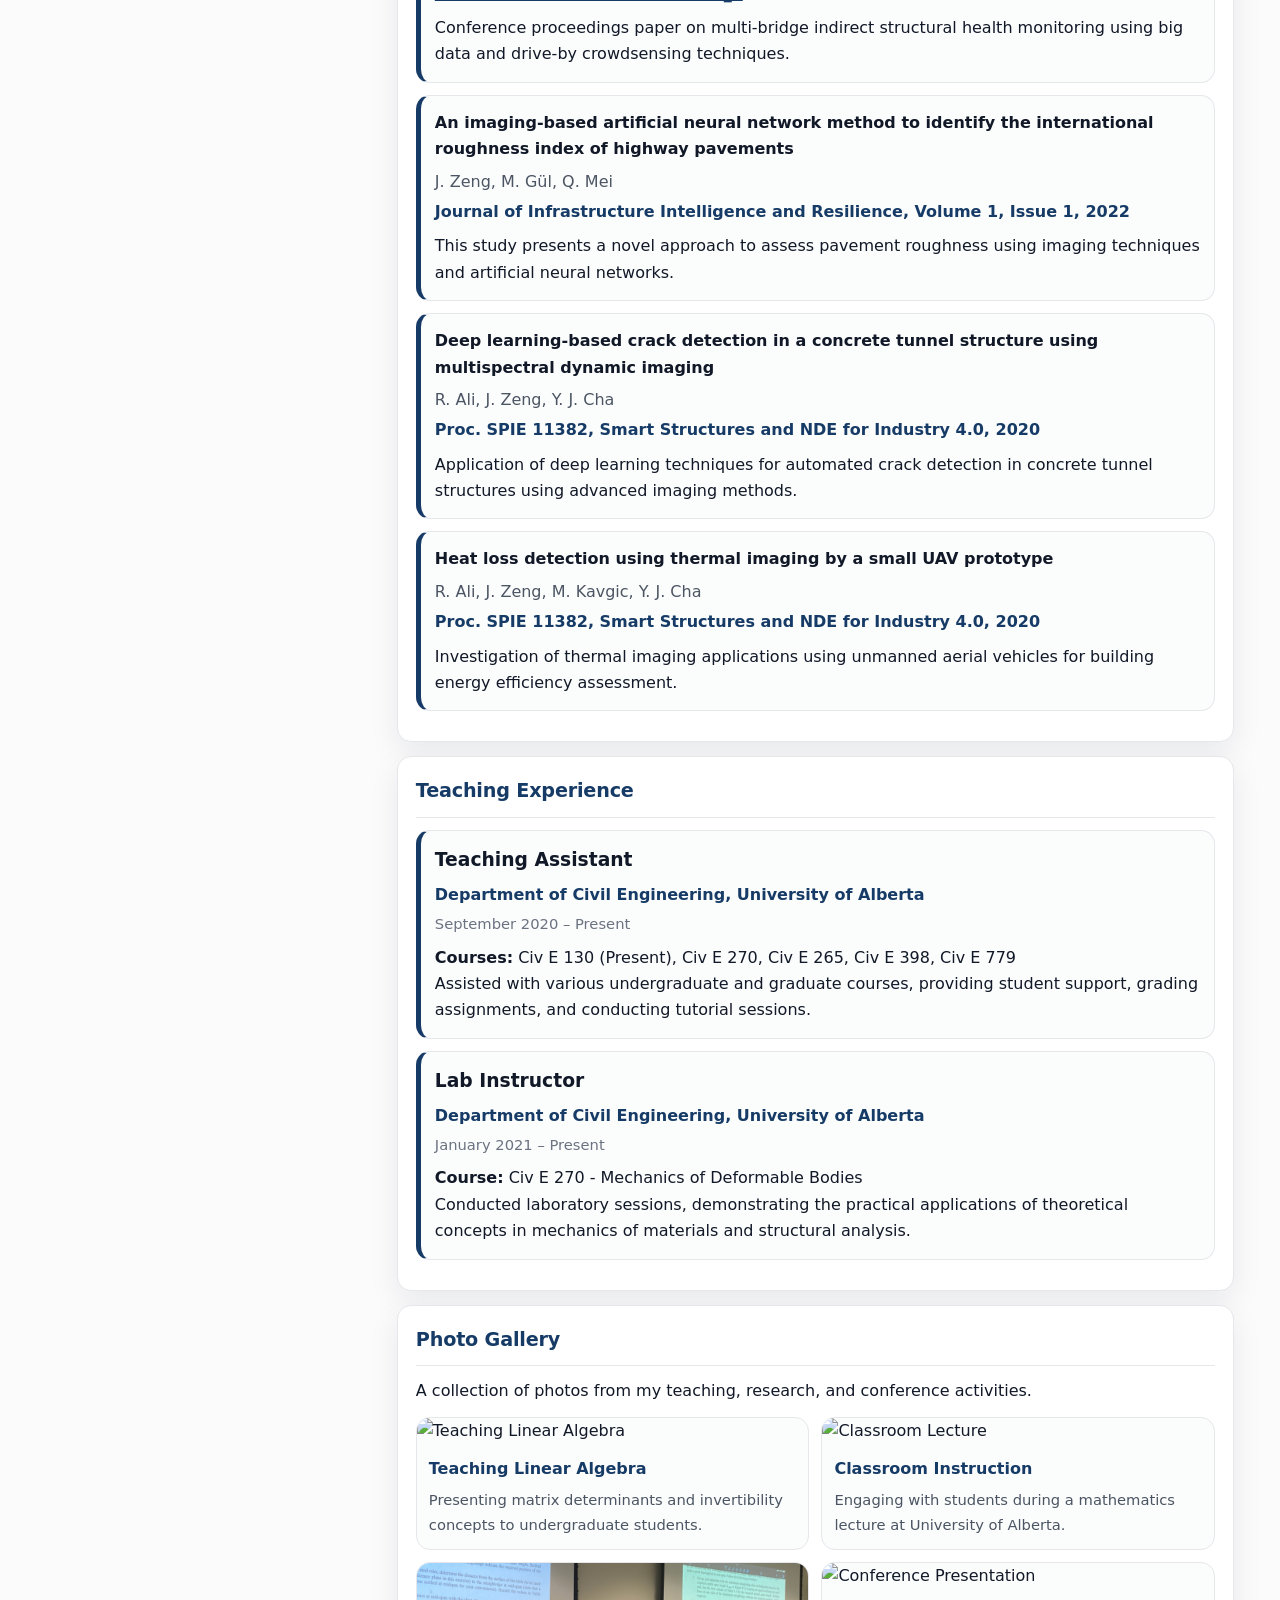
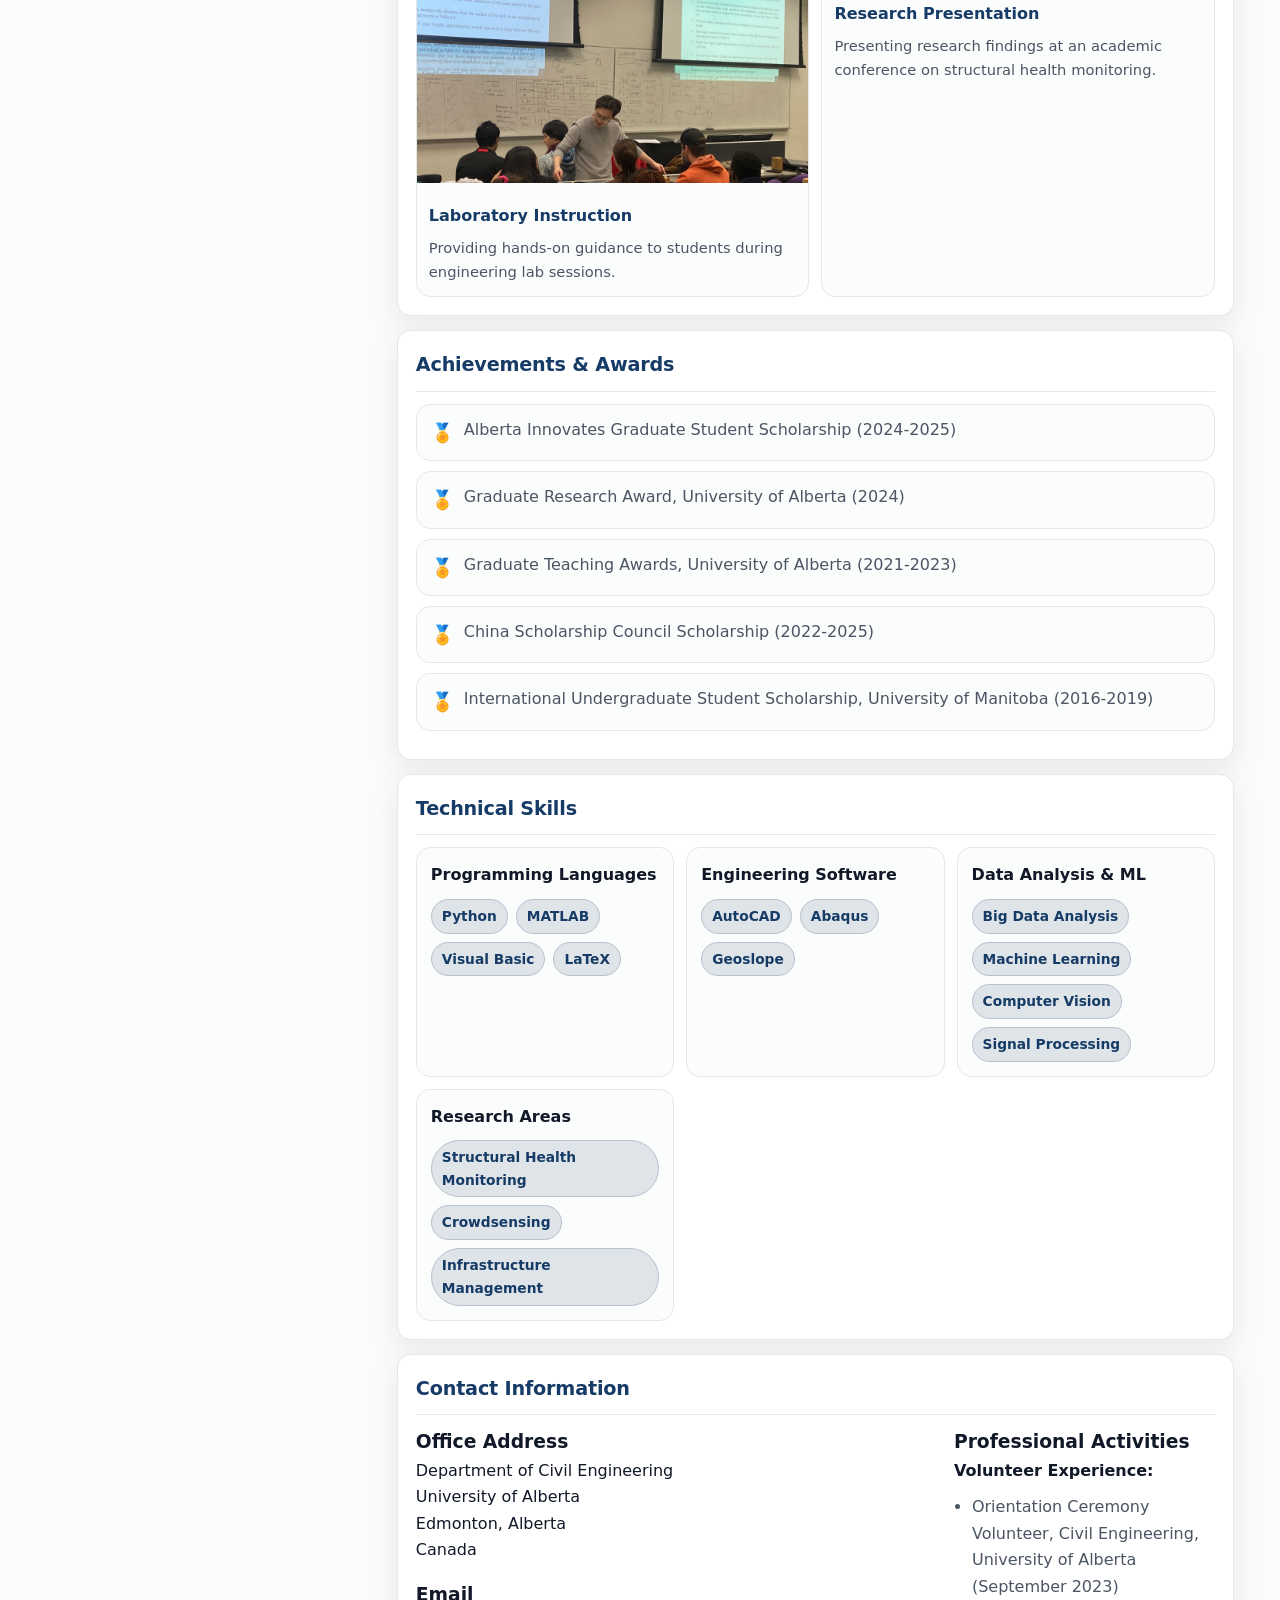
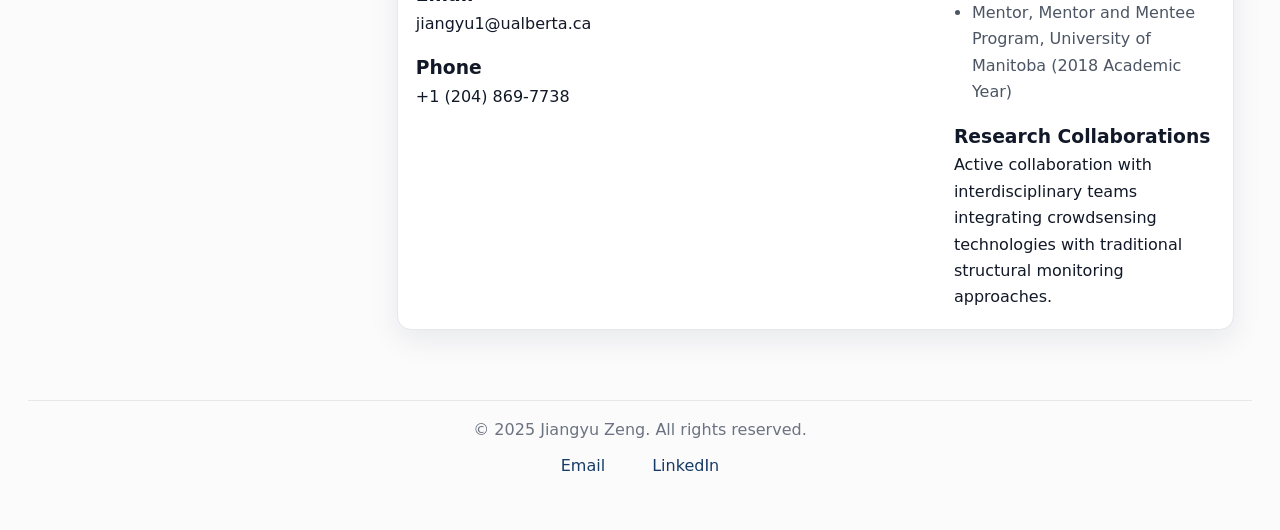
==== commit f5e974a1: "Update IMAC proceedings citation to published Vol. 12 record. EOF  Co-authored-by: Cursor <cursorage" ====
--- a/index.html
+++ b/index.html
@@ -638,10 +638,10 @@
           <div class="publication-item">
             <h4>Multi-Bridge Indirect Structural Health Monitoring: Leveraging Big Data and Drive-By Crowdsensing Techniques</h4>
             <div class="authors">J. Zeng, Q. Mei, and M. Gül</div>
-            <div class="venue">Topics in Modal Analysis & Parameter Identification, Vol. 9, Conference Proceedings of the Society for Experimental Mechanics Series</div>
-            <p data-en="Conference proceedings paper discussing the application of big data techniques in bridge monitoring using indirect measurement approaches."
-               data-zh="会议论文，讨论了在使用间接测量方法的桥梁监测中应用大数据技术。">
-              Conference proceedings paper discussing the application of big data techniques in bridge monitoring using indirect measurement approaches.
+            <div class="venue">Structural Health Monitoring &amp; Machine Learning, Vol. 12, Proceedings of the 43rd IMAC, A Conference and Exposition on Structural Dynamics 2025. <a href="https://doi.org/10.13052/97887-438-0157-3_8" target="_blank" rel="noopener">doi:10.13052/97887-438-0157-3_8</a></div>
+            <p data-en="Conference proceedings paper on multi-bridge indirect structural health monitoring using big data and drive-by crowdsensing techniques."
+               data-zh="会议论文，讨论利用大数据与过车群体感知技术的多桥间接结构健康监测。">
+              Conference proceedings paper on multi-bridge indirect structural health monitoring using big data and drive-by crowdsensing techniques.
             </p>
           </div>
 
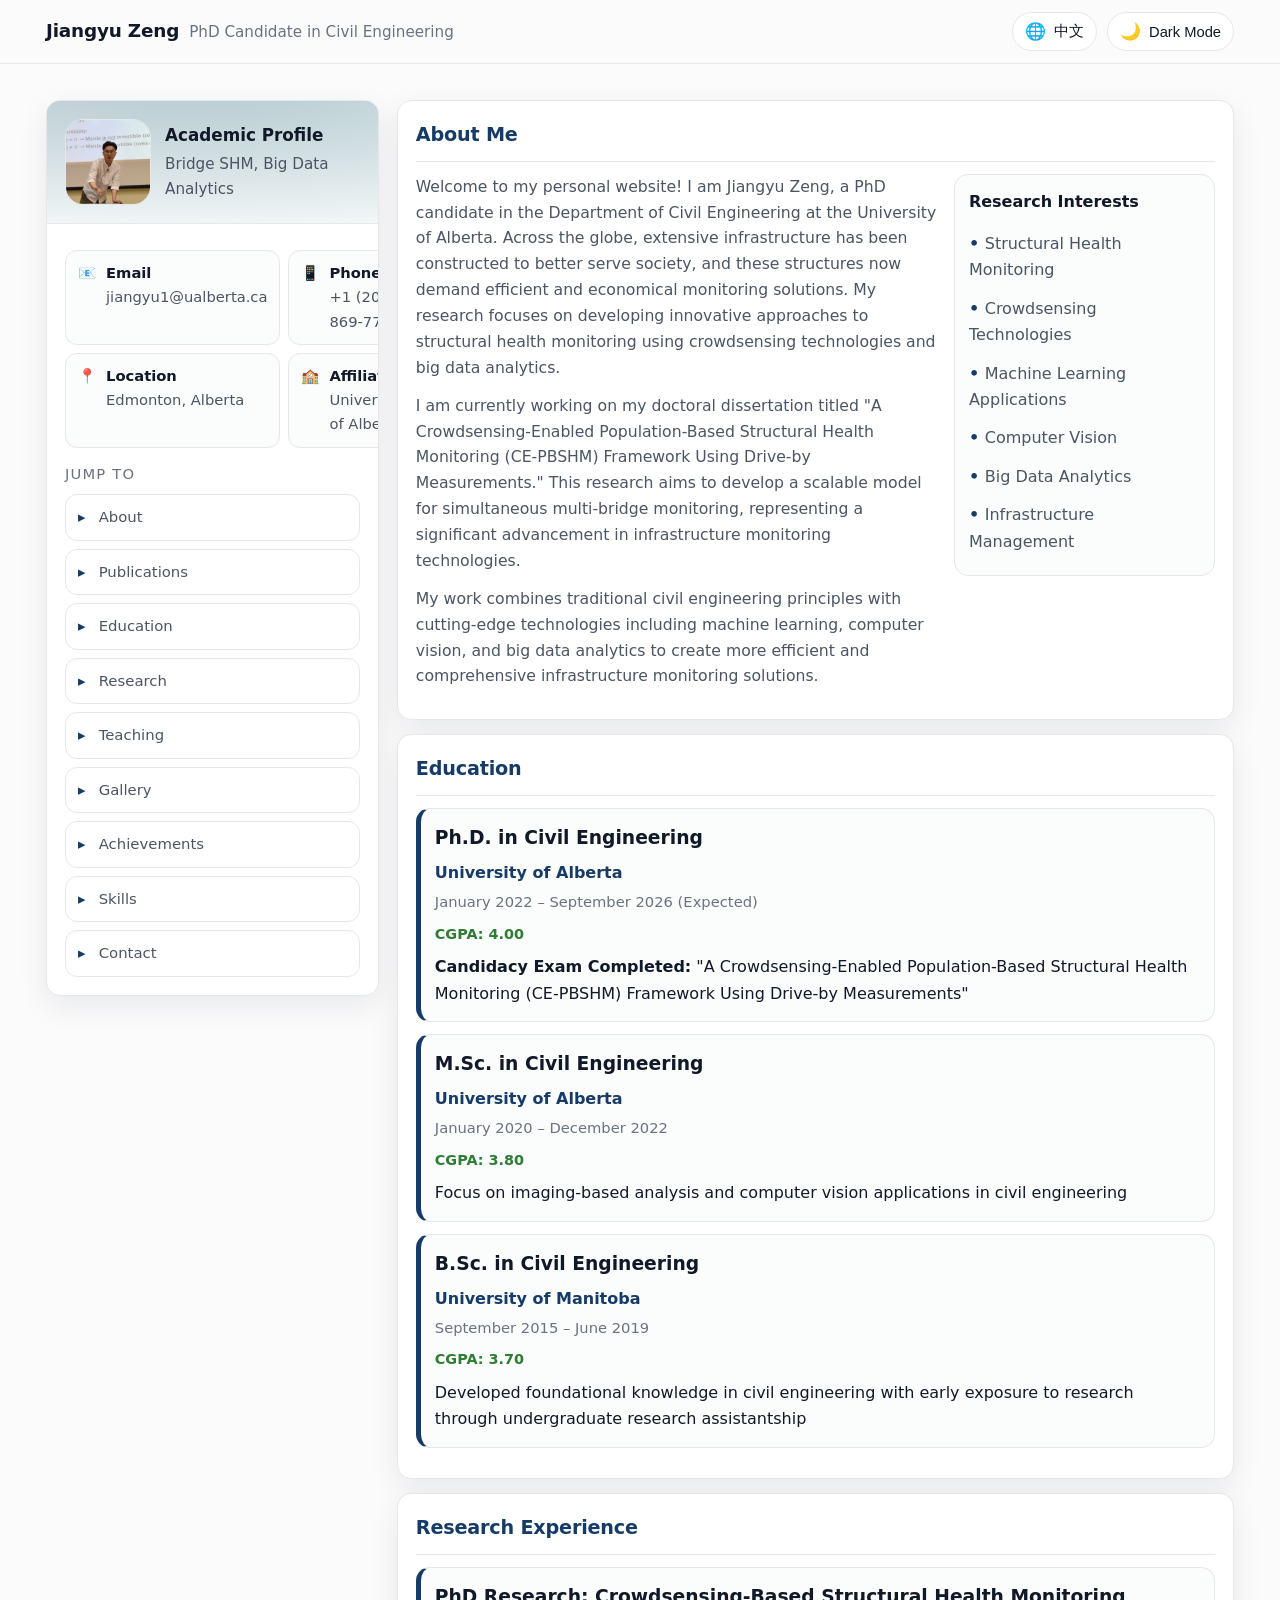
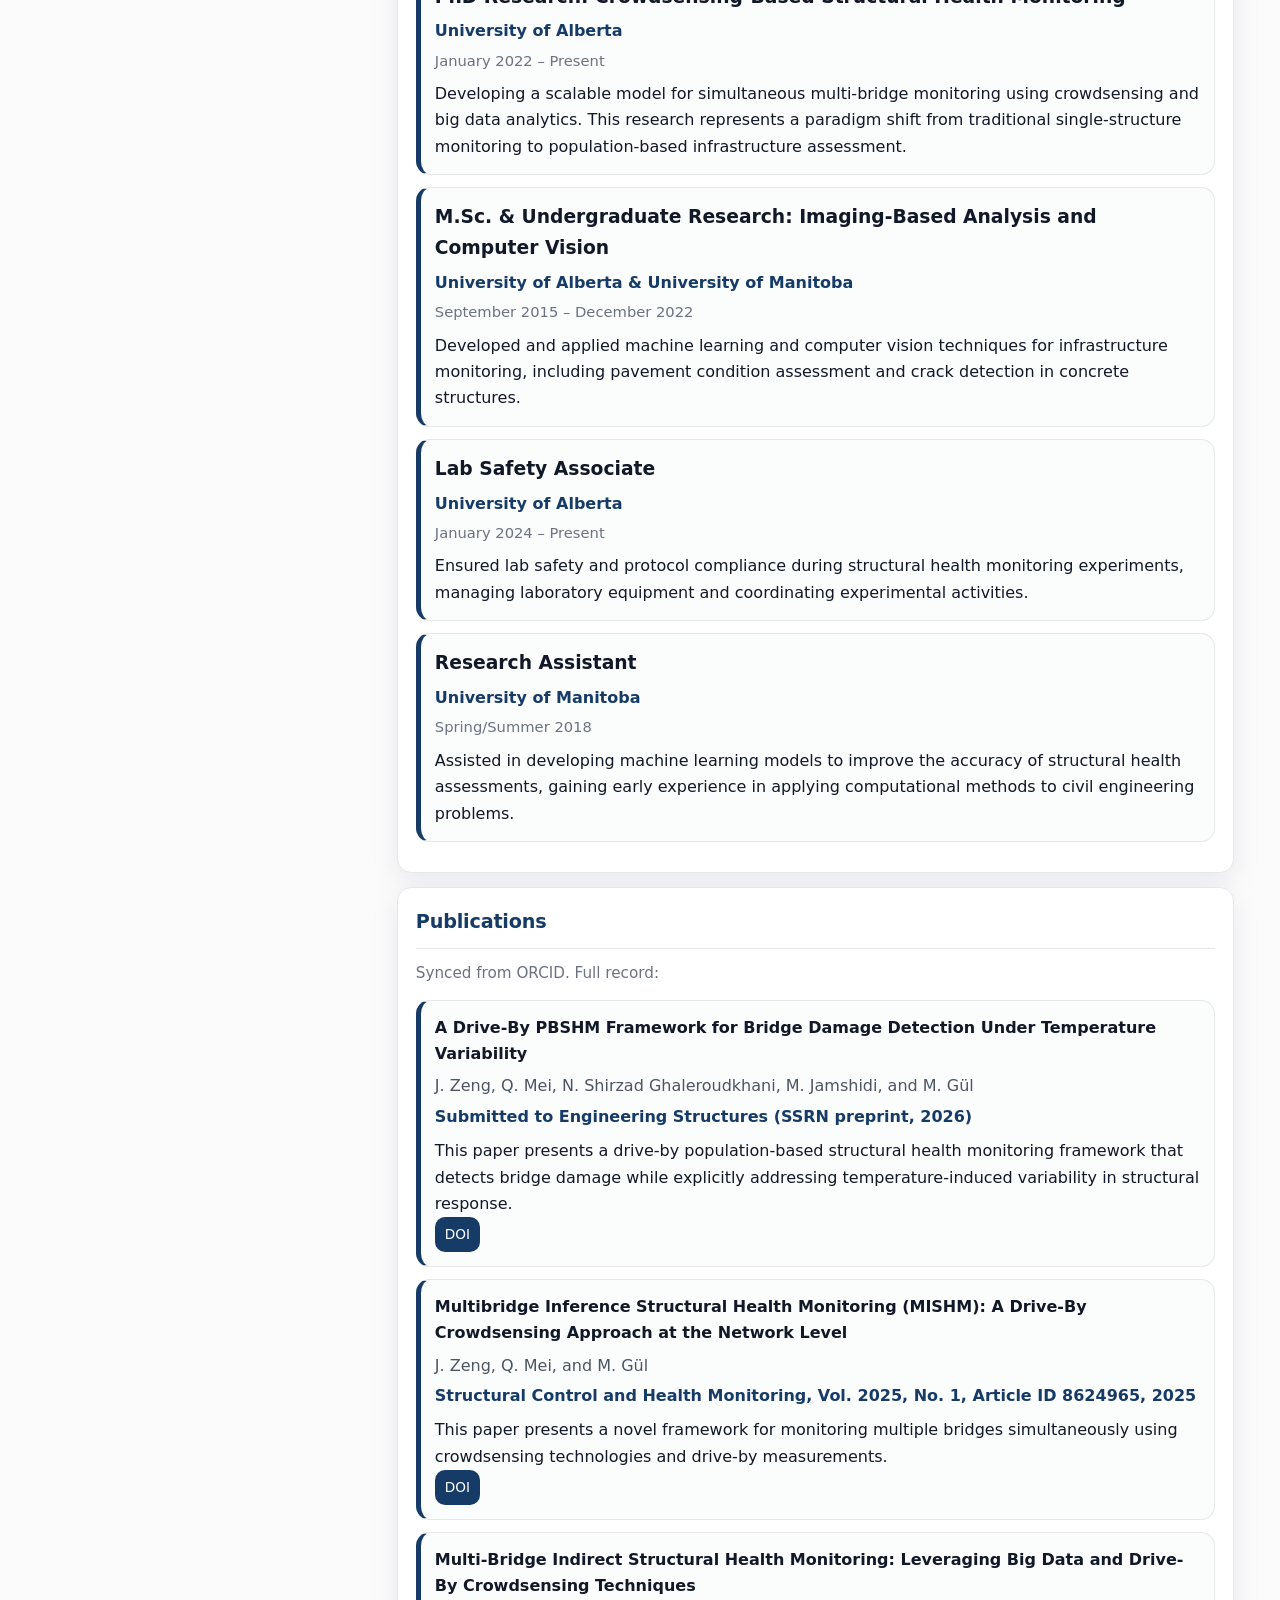
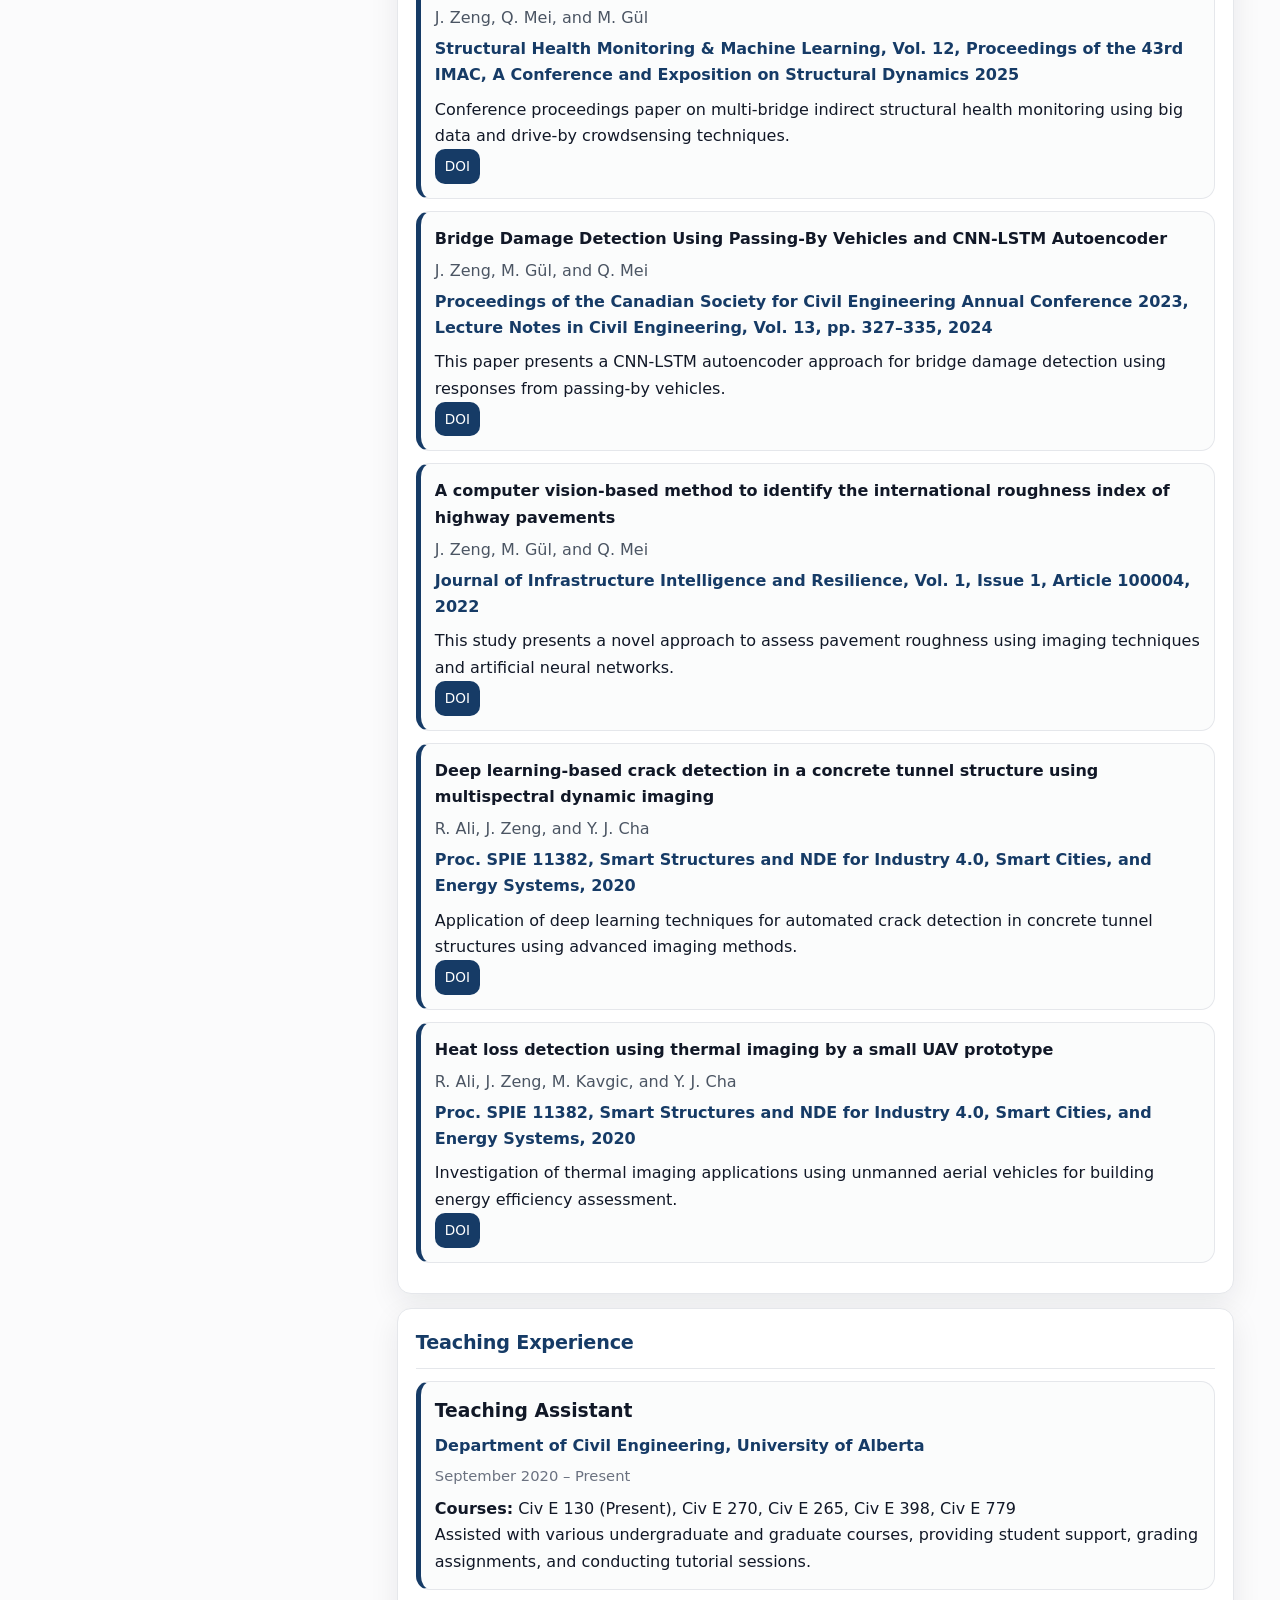
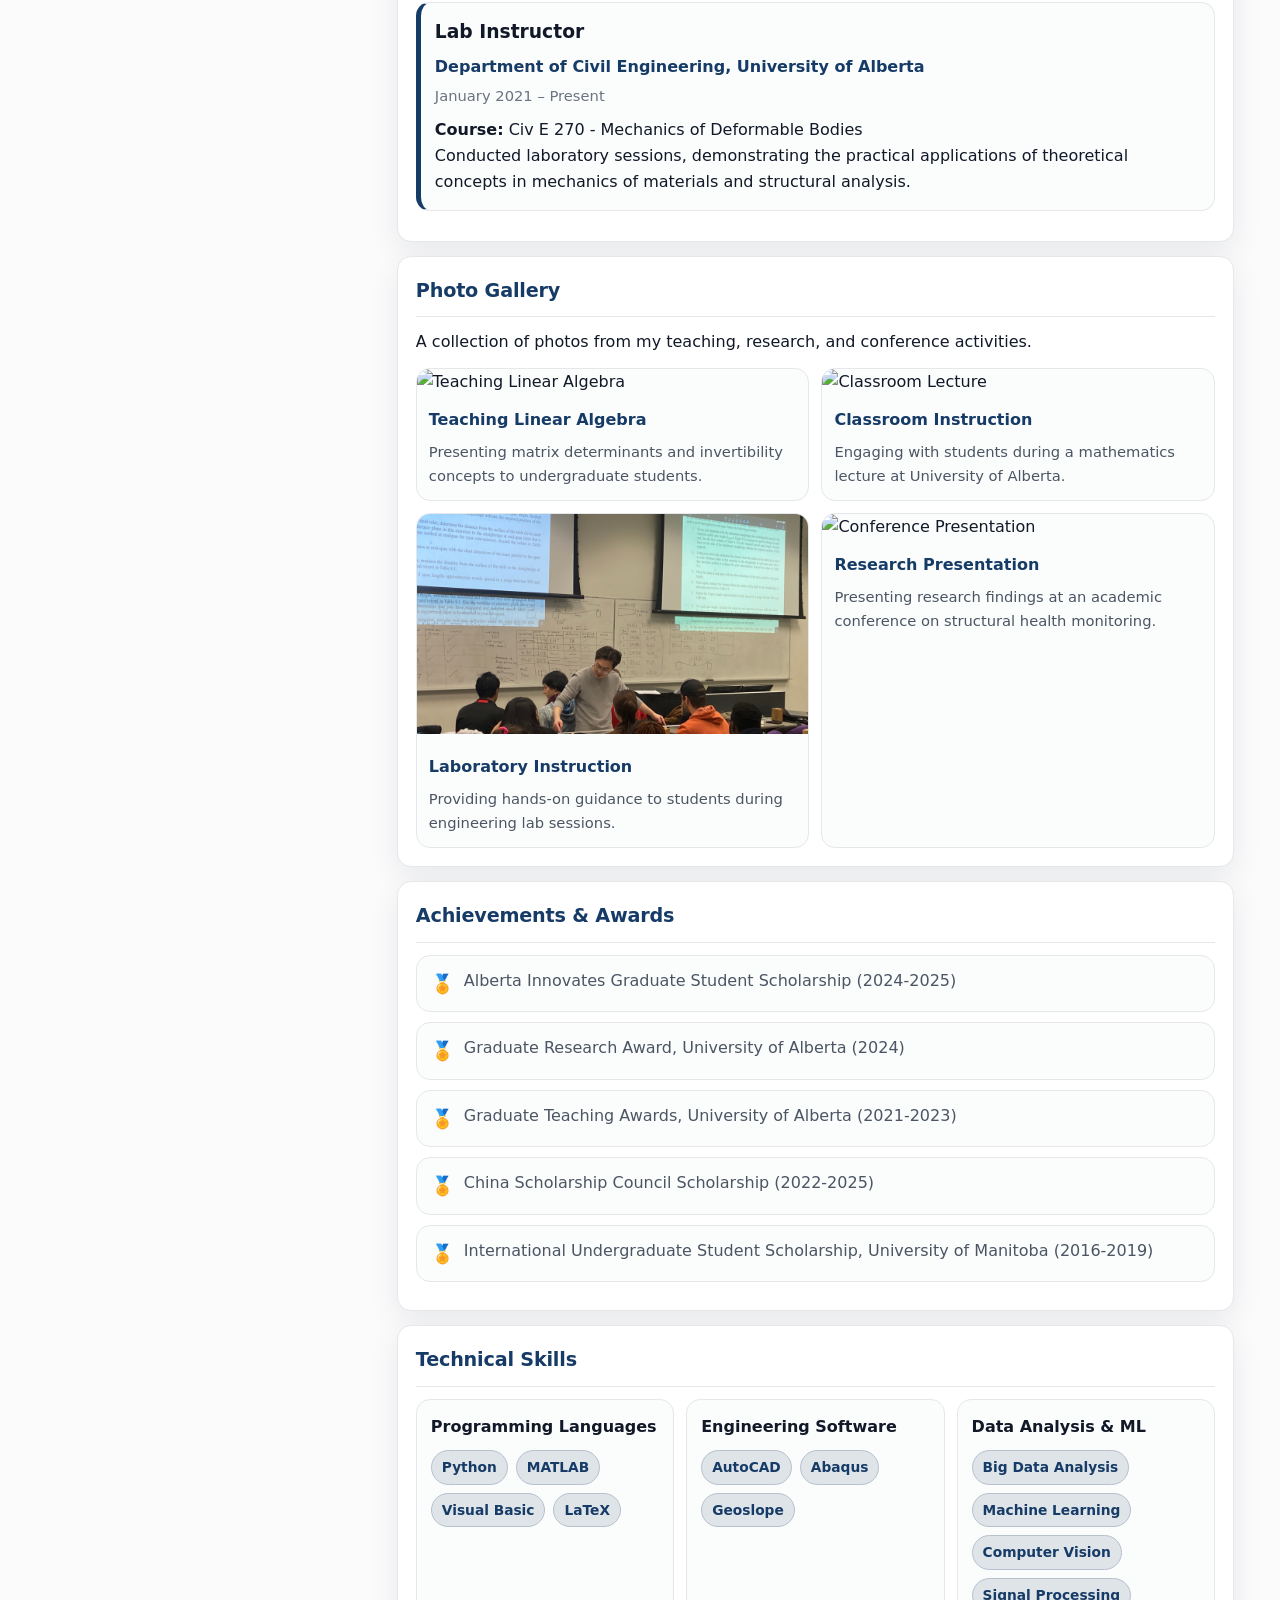
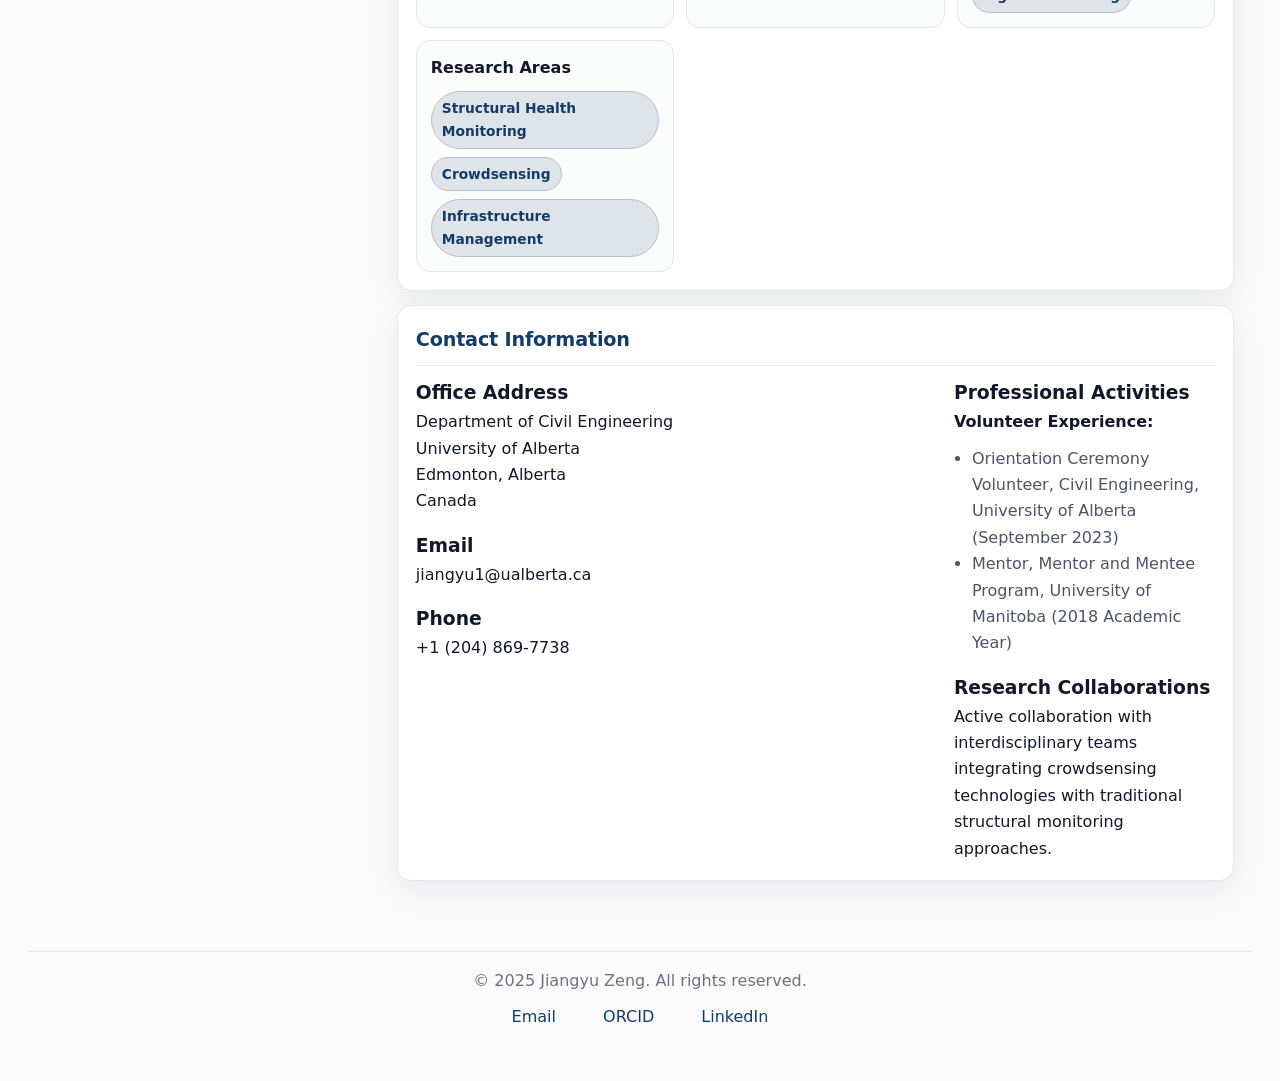
==== commit 816923bd: "Sync publications from ORCID and add DOI links. EOF  Co-authored-by: Cursor <cursoragent@cursor.com>" ====
--- a/index.html
+++ b/index.html
@@ -614,65 +614,102 @@
 
         <section id="publications" class="section">
           <h2 data-en="Publications" data-zh="学术发表">Publications</h2>
+          <p style="margin-bottom: 14px; color: var(--soft); font-size: 0.95rem;"
+             data-en="Synced from ORCID. Full record:"
+             data-zh="与 ORCID 同步。完整记录：">
+            Synced from ORCID. Full record:
+            <a href="https://orcid.org/0000-0001-5916-8981" target="_blank" rel="noopener">orcid.org/0000-0001-5916-8981</a>
+          </p>
 
           <div class="publication-item">
             <h4>A Drive-By PBSHM Framework for Bridge Damage Detection Under Temperature Variability</h4>
             <div class="authors">J. Zeng, Q. Mei, N. Shirzad Ghaleroudkhani, M. Jamshidi, and M. Gül</div>
-            <div class="venue" data-en="Submitted to Engineering Structures" data-zh="投稿至 Engineering Structures">Submitted to Engineering Structures</div>
+            <div class="venue" data-en="Submitted to Engineering Structures (SSRN preprint, 2026)" data-zh="投稿至 Engineering Structures（SSRN 预印本，2026）">Submitted to Engineering Structures (SSRN preprint, 2026)</div>
             <p data-en="This paper presents a drive-by population-based structural health monitoring framework that detects bridge damage while explicitly addressing temperature-induced variability in structural response."
                data-zh="本文提出了一种过车群体结构健康监测框架，在显式考虑温度引起结构响应变异性的同时实现桥梁损伤检测。">
               This paper presents a drive-by population-based structural health monitoring framework that detects bridge damage while explicitly addressing temperature-induced variability in structural response.
             </p>
+            <div class="publication-links">
+              <a href="https://doi.org/10.2139/ssrn.7119201" target="_blank" rel="noopener">DOI</a>
+            </div>
           </div>
 
           <div class="publication-item">
-            <h4>Multi-Bridge Inference Structural Health Monitoring (MISHM): A Drive-By Crowdsensing Approach at the Network Level</h4>
+            <h4>Multibridge Inference Structural Health Monitoring (MISHM): A Drive-By Crowdsensing Approach at the Network Level</h4>
             <div class="authors">J. Zeng, Q. Mei, and M. Gül</div>
             <div class="venue">Structural Control and Health Monitoring, Vol. 2025, No. 1, Article ID 8624965, 2025</div>
             <p data-en="This paper presents a novel framework for monitoring multiple bridges simultaneously using crowdsensing technologies and drive-by measurements."
                data-zh="本文提出了一种利用群体感知技术和过车测量同时监测多座桥梁的新框架。">
               This paper presents a novel framework for monitoring multiple bridges simultaneously using crowdsensing technologies and drive-by measurements.
             </p>
+            <div class="publication-links">
+              <a href="https://doi.org/10.1155/stc/8624965" target="_blank" rel="noopener">DOI</a>
+            </div>
           </div>
 
           <div class="publication-item">
             <h4>Multi-Bridge Indirect Structural Health Monitoring: Leveraging Big Data and Drive-By Crowdsensing Techniques</h4>
             <div class="authors">J. Zeng, Q. Mei, and M. Gül</div>
-            <div class="venue">Structural Health Monitoring &amp; Machine Learning, Vol. 12, Proceedings of the 43rd IMAC, A Conference and Exposition on Structural Dynamics 2025. <a href="https://doi.org/10.13052/97887-438-0157-3_8" target="_blank" rel="noopener">doi:10.13052/97887-438-0157-3_8</a></div>
+            <div class="venue">Structural Health Monitoring &amp; Machine Learning, Vol. 12, Proceedings of the 43rd IMAC, A Conference and Exposition on Structural Dynamics 2025</div>
             <p data-en="Conference proceedings paper on multi-bridge indirect structural health monitoring using big data and drive-by crowdsensing techniques."
                data-zh="会议论文，讨论利用大数据与过车群体感知技术的多桥间接结构健康监测。">
               Conference proceedings paper on multi-bridge indirect structural health monitoring using big data and drive-by crowdsensing techniques.
             </p>
+            <div class="publication-links">
+              <a href="https://doi.org/10.13052/97887-438-0157-3_8" target="_blank" rel="noopener">DOI</a>
+            </div>
           </div>
 
           <div class="publication-item">
-            <h4>An imaging-based artificial neural network method to identify the international roughness index of highway pavements</h4>
-            <div class="authors">J. Zeng, M. Gül, Q. Mei</div>
-            <div class="venue">Journal of Infrastructure Intelligence and Resilience, Volume 1, Issue 1, 2022</div>
+            <h4>Bridge Damage Detection Using Passing-By Vehicles and CNN-LSTM Autoencoder</h4>
+            <div class="authors">J. Zeng, M. Gül, and Q. Mei</div>
+            <div class="venue">Proceedings of the Canadian Society for Civil Engineering Annual Conference 2023, Lecture Notes in Civil Engineering, Vol. 13, pp. 327–335, 2024</div>
+            <p data-en="This paper presents a CNN-LSTM autoencoder approach for bridge damage detection using responses from passing-by vehicles."
+               data-zh="本文提出一种基于过车响应的 CNN-LSTM 自编码器桥梁损伤检测方法。">
+              This paper presents a CNN-LSTM autoencoder approach for bridge damage detection using responses from passing-by vehicles.
+            </p>
+            <div class="publication-links">
+              <a href="https://doi.org/10.1007/978-3-031-61539-9_26" target="_blank" rel="noopener">DOI</a>
+            </div>
+          </div>
+
+          <div class="publication-item">
+            <h4>A computer vision-based method to identify the international roughness index of highway pavements</h4>
+            <div class="authors">J. Zeng, M. Gül, and Q. Mei</div>
+            <div class="venue">Journal of Infrastructure Intelligence and Resilience, Vol. 1, Issue 1, Article 100004, 2022</div>
             <p data-en="This study presents a novel approach to assess pavement roughness using imaging techniques and artificial neural networks."
                data-zh="本研究提出了一种利用成像技术和人工神经网络评估路面粗糙度的新方法。">
               This study presents a novel approach to assess pavement roughness using imaging techniques and artificial neural networks.
             </p>
+            <div class="publication-links">
+              <a href="https://doi.org/10.1016/j.iintel.2022.100004" target="_blank" rel="noopener">DOI</a>
+            </div>
           </div>
 
           <div class="publication-item">
             <h4>Deep learning-based crack detection in a concrete tunnel structure using multispectral dynamic imaging</h4>
-            <div class="authors">R. Ali, J. Zeng, Y. J. Cha</div>
-            <div class="venue">Proc. SPIE 11382, Smart Structures and NDE for Industry 4.0, 2020</div>
+            <div class="authors">R. Ali, J. Zeng, and Y. J. Cha</div>
+            <div class="venue">Proc. SPIE 11382, Smart Structures and NDE for Industry 4.0, Smart Cities, and Energy Systems, 2020</div>
             <p data-en="Application of deep learning techniques for automated crack detection in concrete tunnel structures using advanced imaging methods."
                data-zh="应用深度学习技术和先进成像方法对混凝土隧道结构进行自动裂缝检测。">
               Application of deep learning techniques for automated crack detection in concrete tunnel structures using advanced imaging methods.
             </p>
+            <div class="publication-links">
+              <a href="https://doi.org/10.1117/12.2557900" target="_blank" rel="noopener">DOI</a>
+            </div>
           </div>
 
           <div class="publication-item">
             <h4>Heat loss detection using thermal imaging by a small UAV prototype</h4>
-            <div class="authors">R. Ali, J. Zeng, M. Kavgic, Y. J. Cha</div>
-            <div class="venue">Proc. SPIE 11382, Smart Structures and NDE for Industry 4.0, 2020</div>
+            <div class="authors">R. Ali, J. Zeng, M. Kavgic, and Y. J. Cha</div>
+            <div class="venue">Proc. SPIE 11382, Smart Structures and NDE for Industry 4.0, Smart Cities, and Energy Systems, 2020</div>
             <p data-en="Investigation of thermal imaging applications using unmanned aerial vehicles for building energy efficiency assessment."
                data-zh="研究使用无人驾驶飞行器进行热成像应用，用于建筑能效评估。">
               Investigation of thermal imaging applications using unmanned aerial vehicles for building energy efficiency assessment.
             </p>
+            <div class="publication-links">
+              <a href="https://doi.org/10.1117/12.2557902" target="_blank" rel="noopener">DOI</a>
+            </div>
           </div>
         </section>
 
@@ -873,6 +910,7 @@
       </p>
       <div class="social-links">
         <a href="mailto:jiangyu1@ualberta.ca" data-en="Email" data-zh="邮箱">Email</a>
+        <a href="https://orcid.org/0000-0001-5916-8981" target="_blank" rel="noopener">ORCID</a>
         <a href="https://www.linkedin.com/in/jiangyu-zeng-0a4a76204/" target="_blank" rel="noopener">LinkedIn</a>
       </div>
     </div>
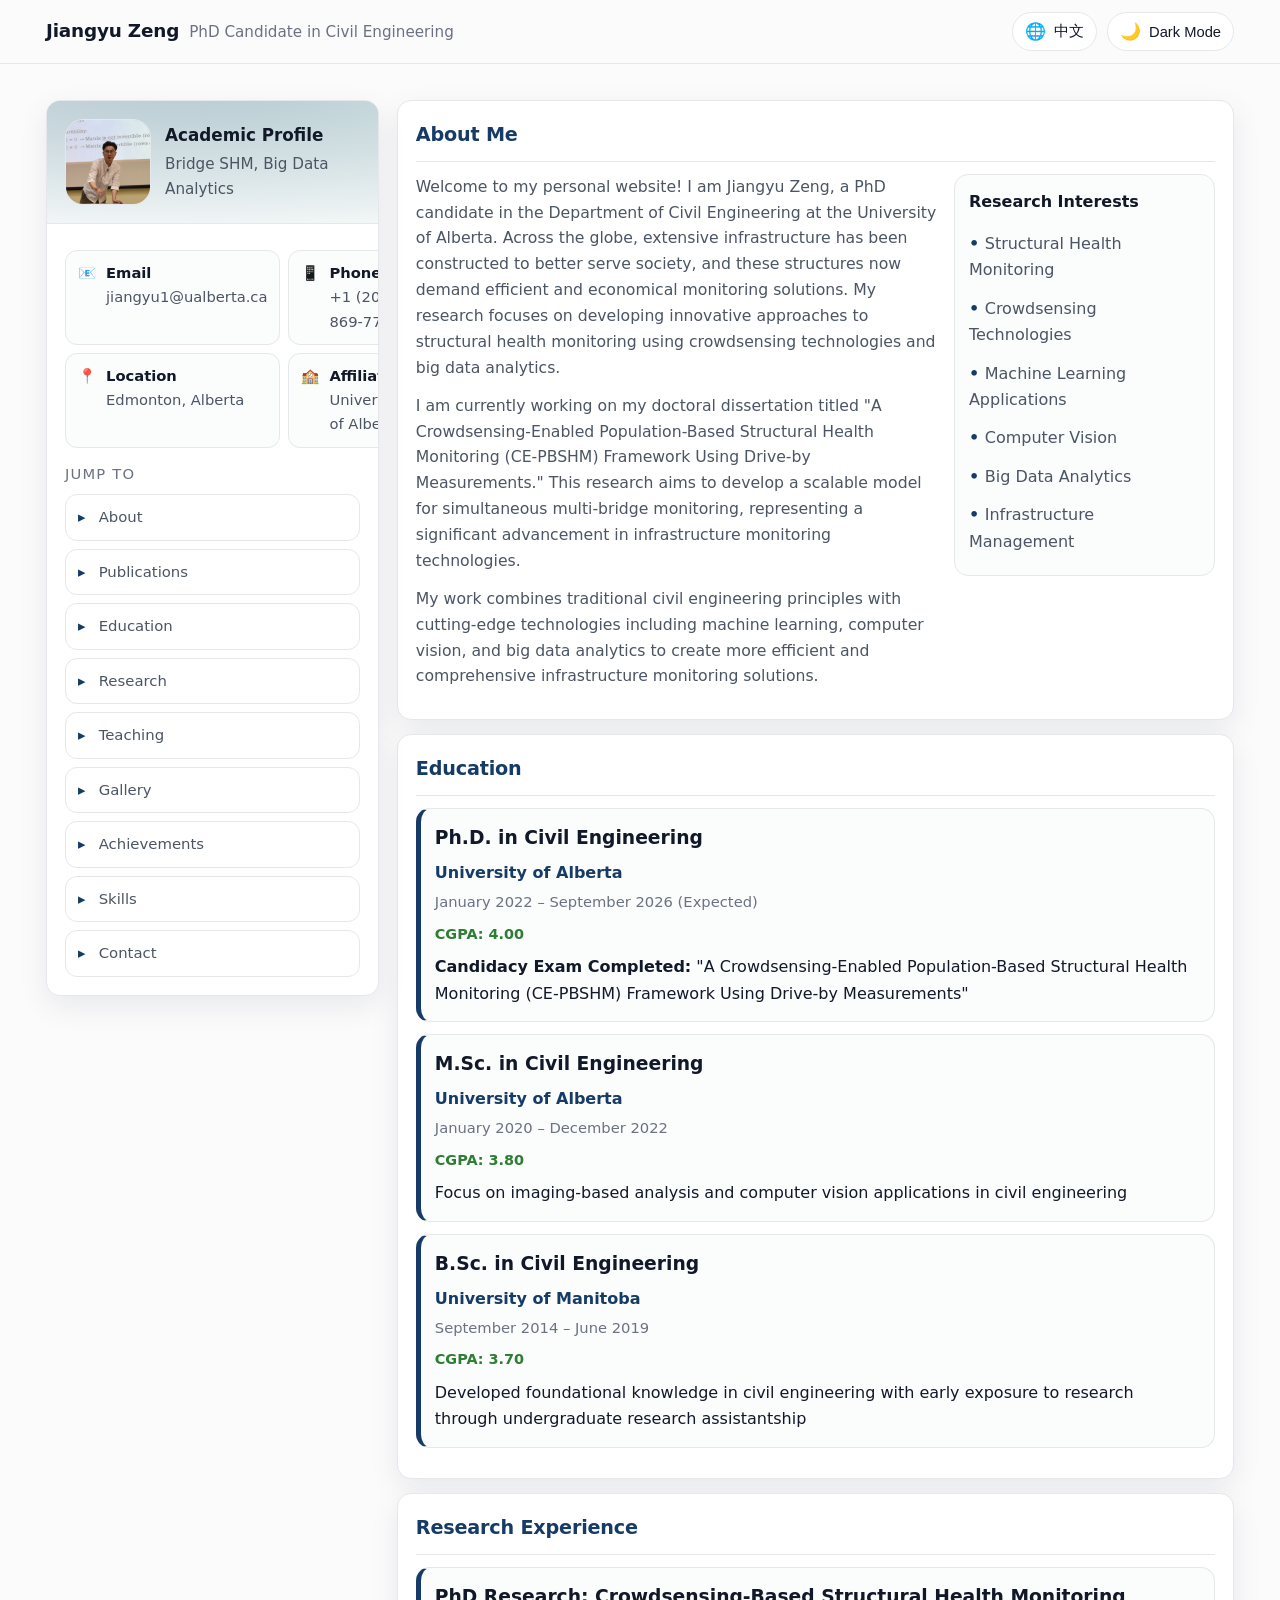
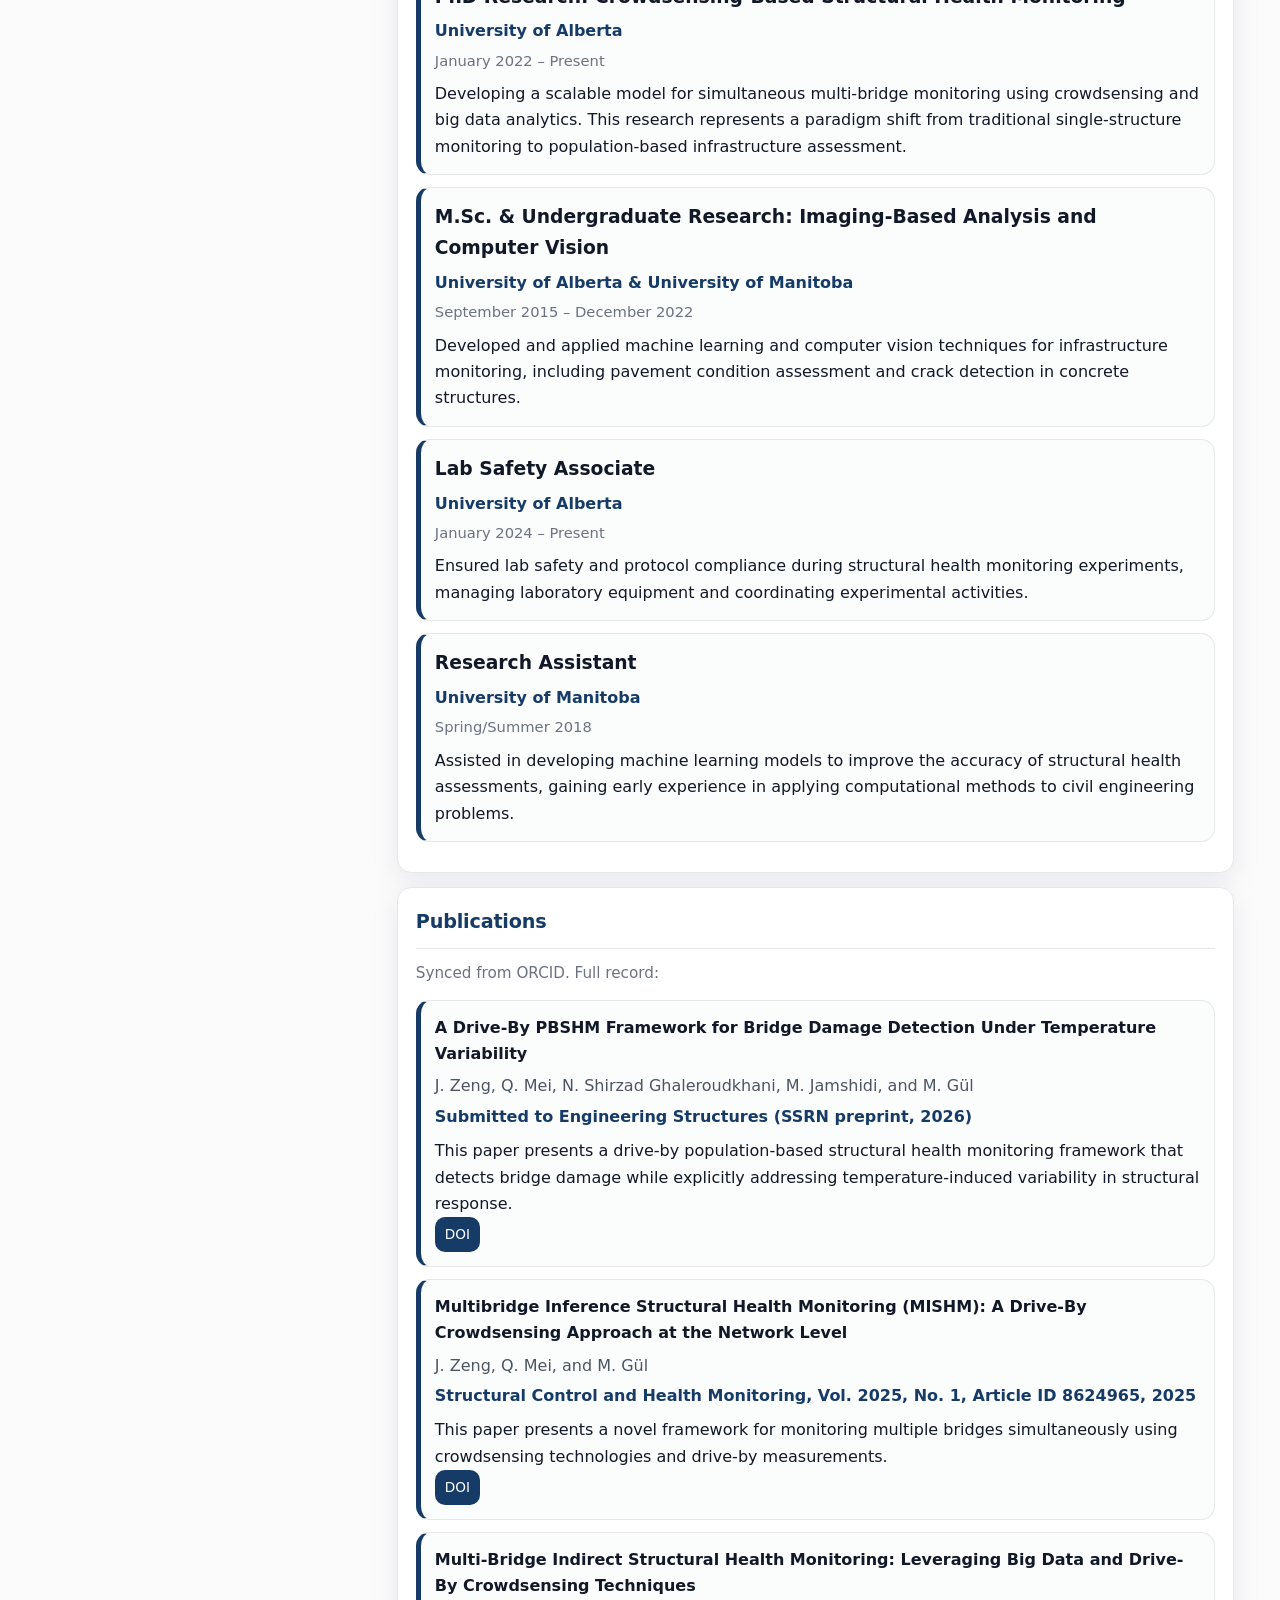
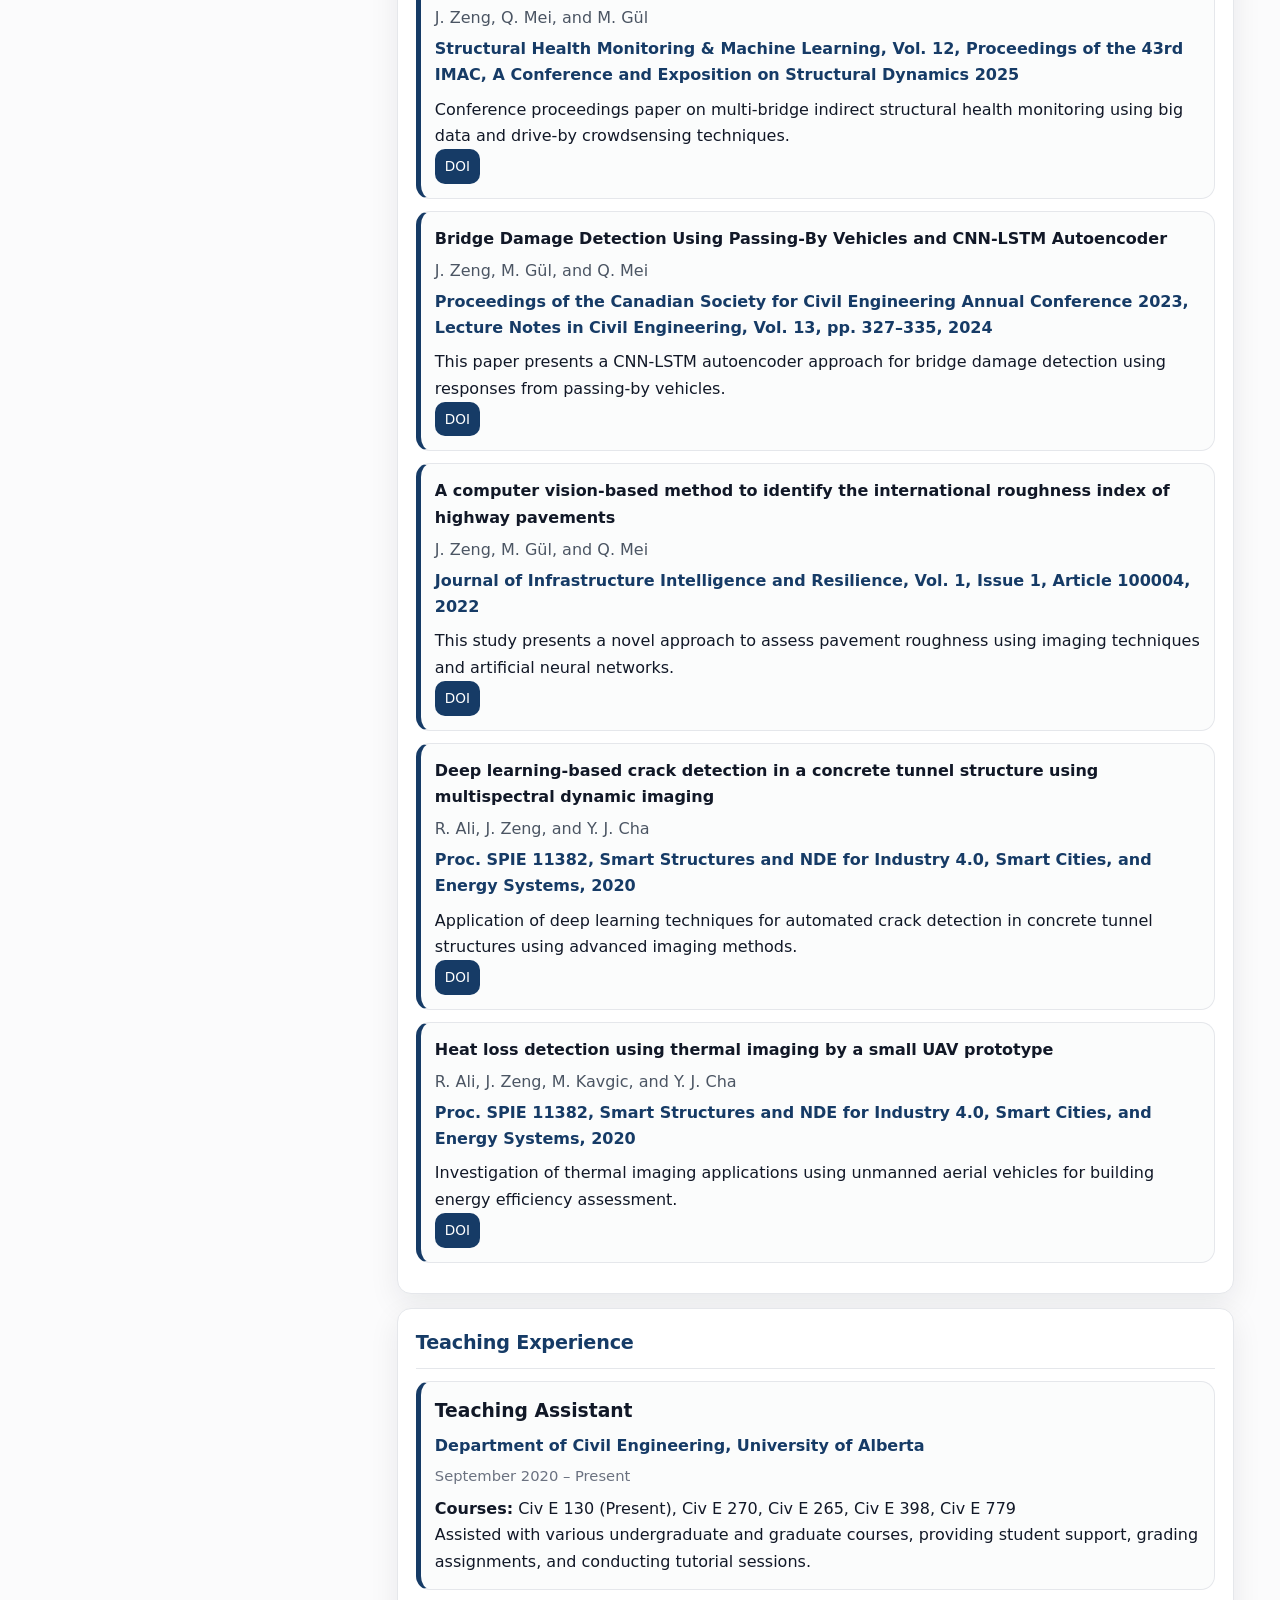
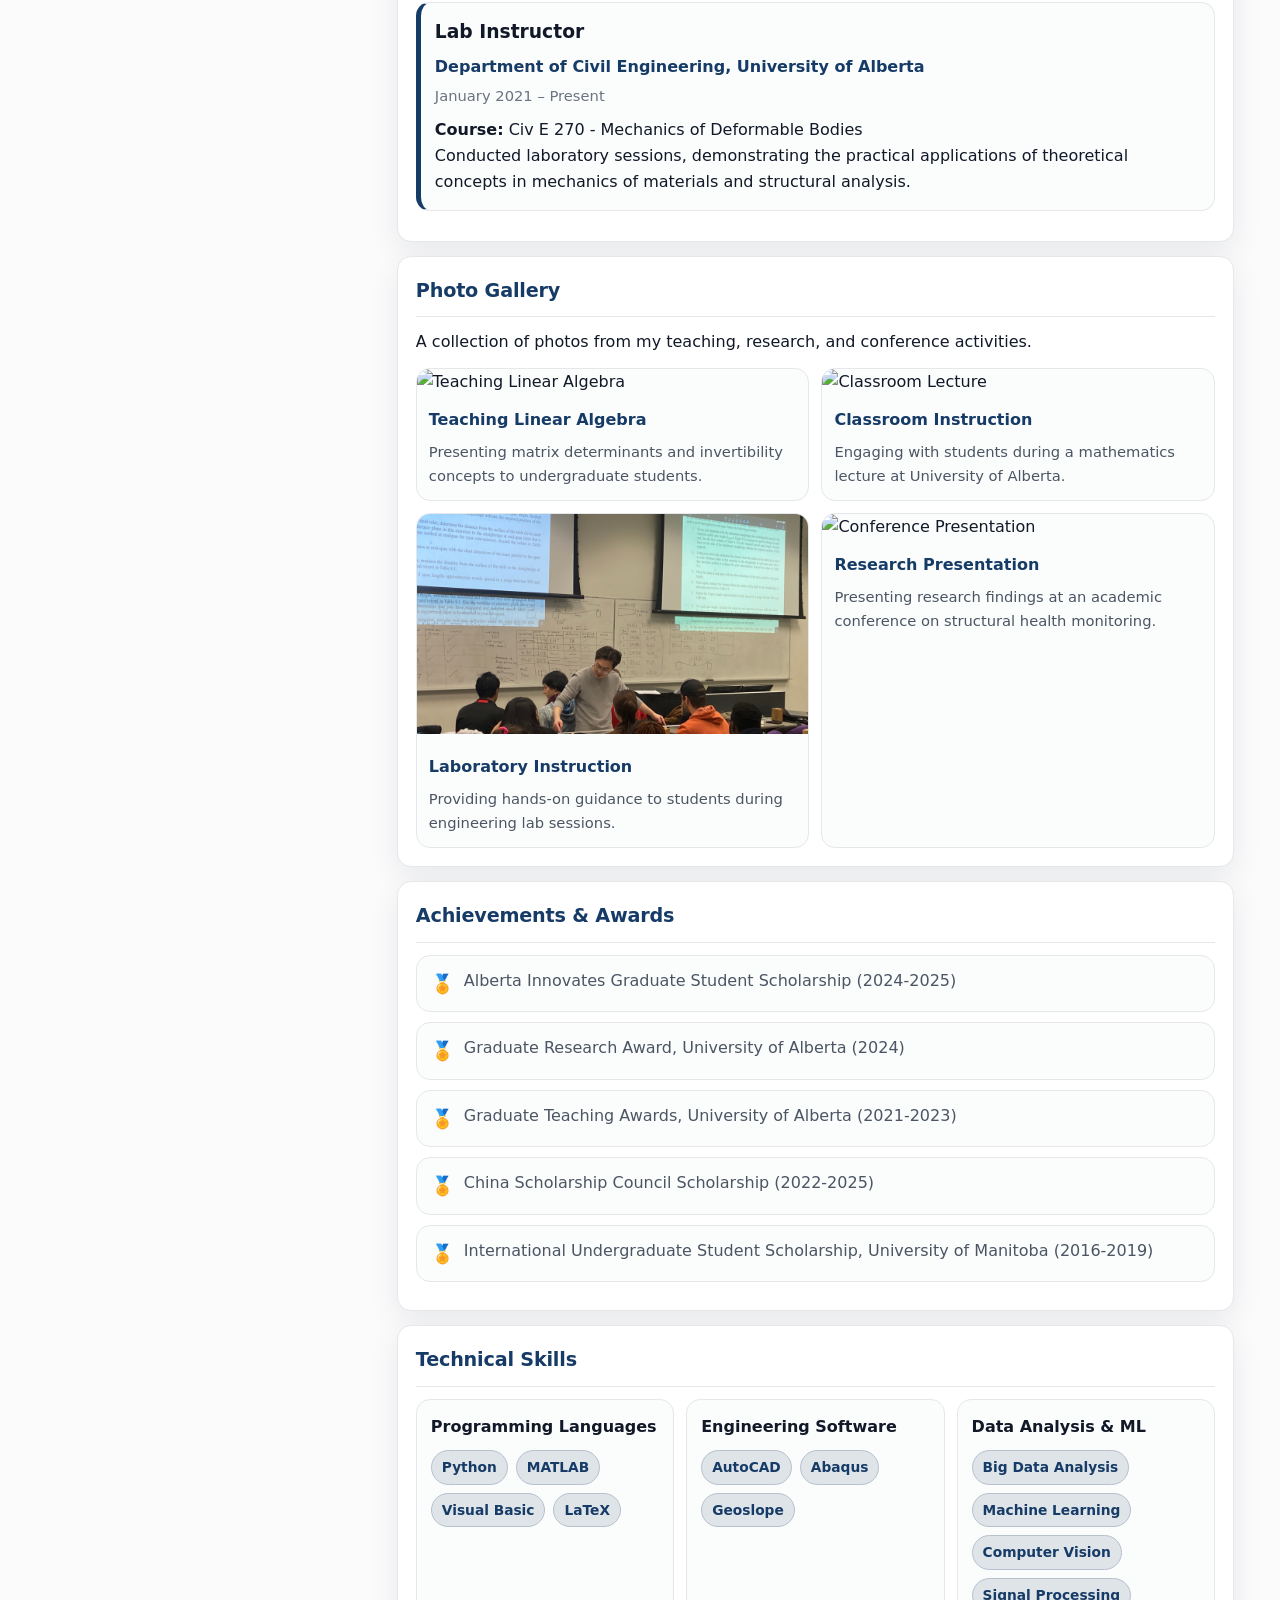
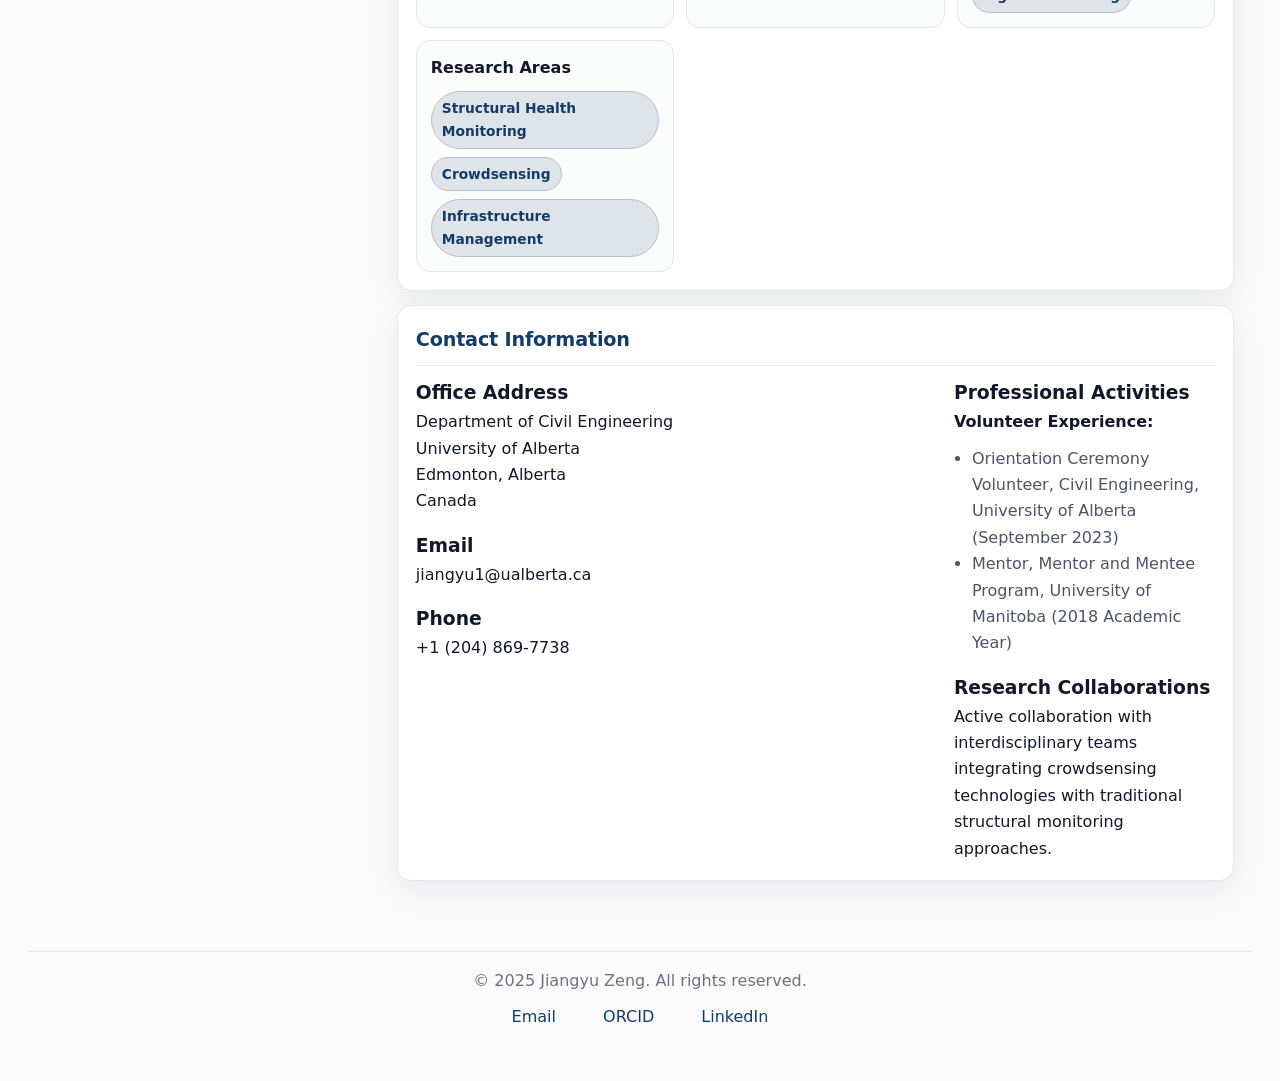
==== commit 3361d5e4: "Correct University of Manitoba bachelor start date to September 2014. Co-authored-by: Cursor <cursor" ====
--- a/index.html
+++ b/index.html
@@ -562,7 +562,7 @@
           <div class="education-item">
             <h3 data-en="B.Sc. in Civil Engineering" data-zh="土木工程学士">B.Sc. in Civil Engineering</h3>
             <div class="institution" data-en="University of Manitoba" data-zh="曼尼托巴大学">University of Manitoba</div>
-            <div class="date" data-en="September 2015 – June 2019" data-zh="2015年9月 – 2019年6月">September 2015 – June 2019</div>
+            <div class="date" data-en="September 2014 – June 2019" data-zh="2014年9月 – 2019年6月">September 2014 – June 2019</div>
             <div class="gpa">CGPA: 3.70</div>
             <p data-en="Developed foundational knowledge in civil engineering with early exposure to research through undergraduate research assistantship" data-zh="通过本科研究助理工作，建立了土木工程基础知识并早期接触科研">Developed foundational knowledge in civil engineering with early exposure to research through undergraduate research assistantship</p>
           </div>
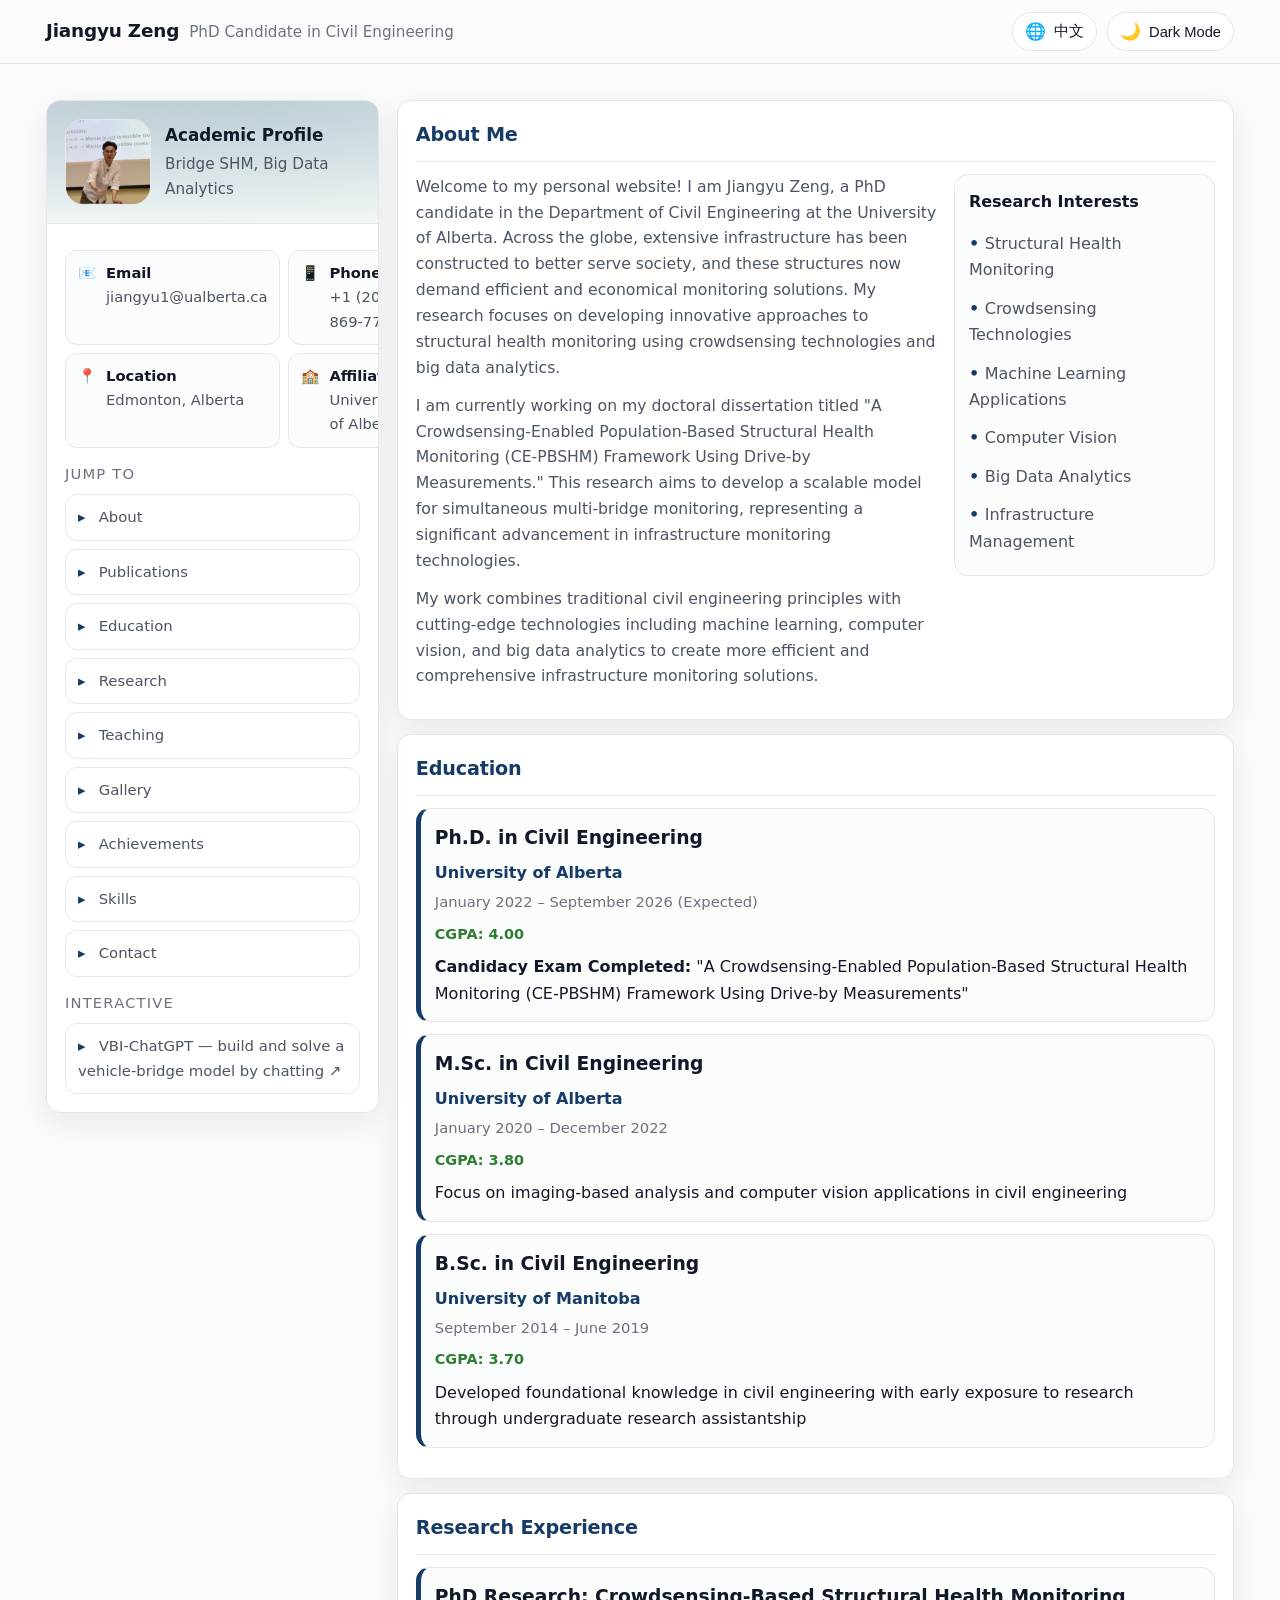
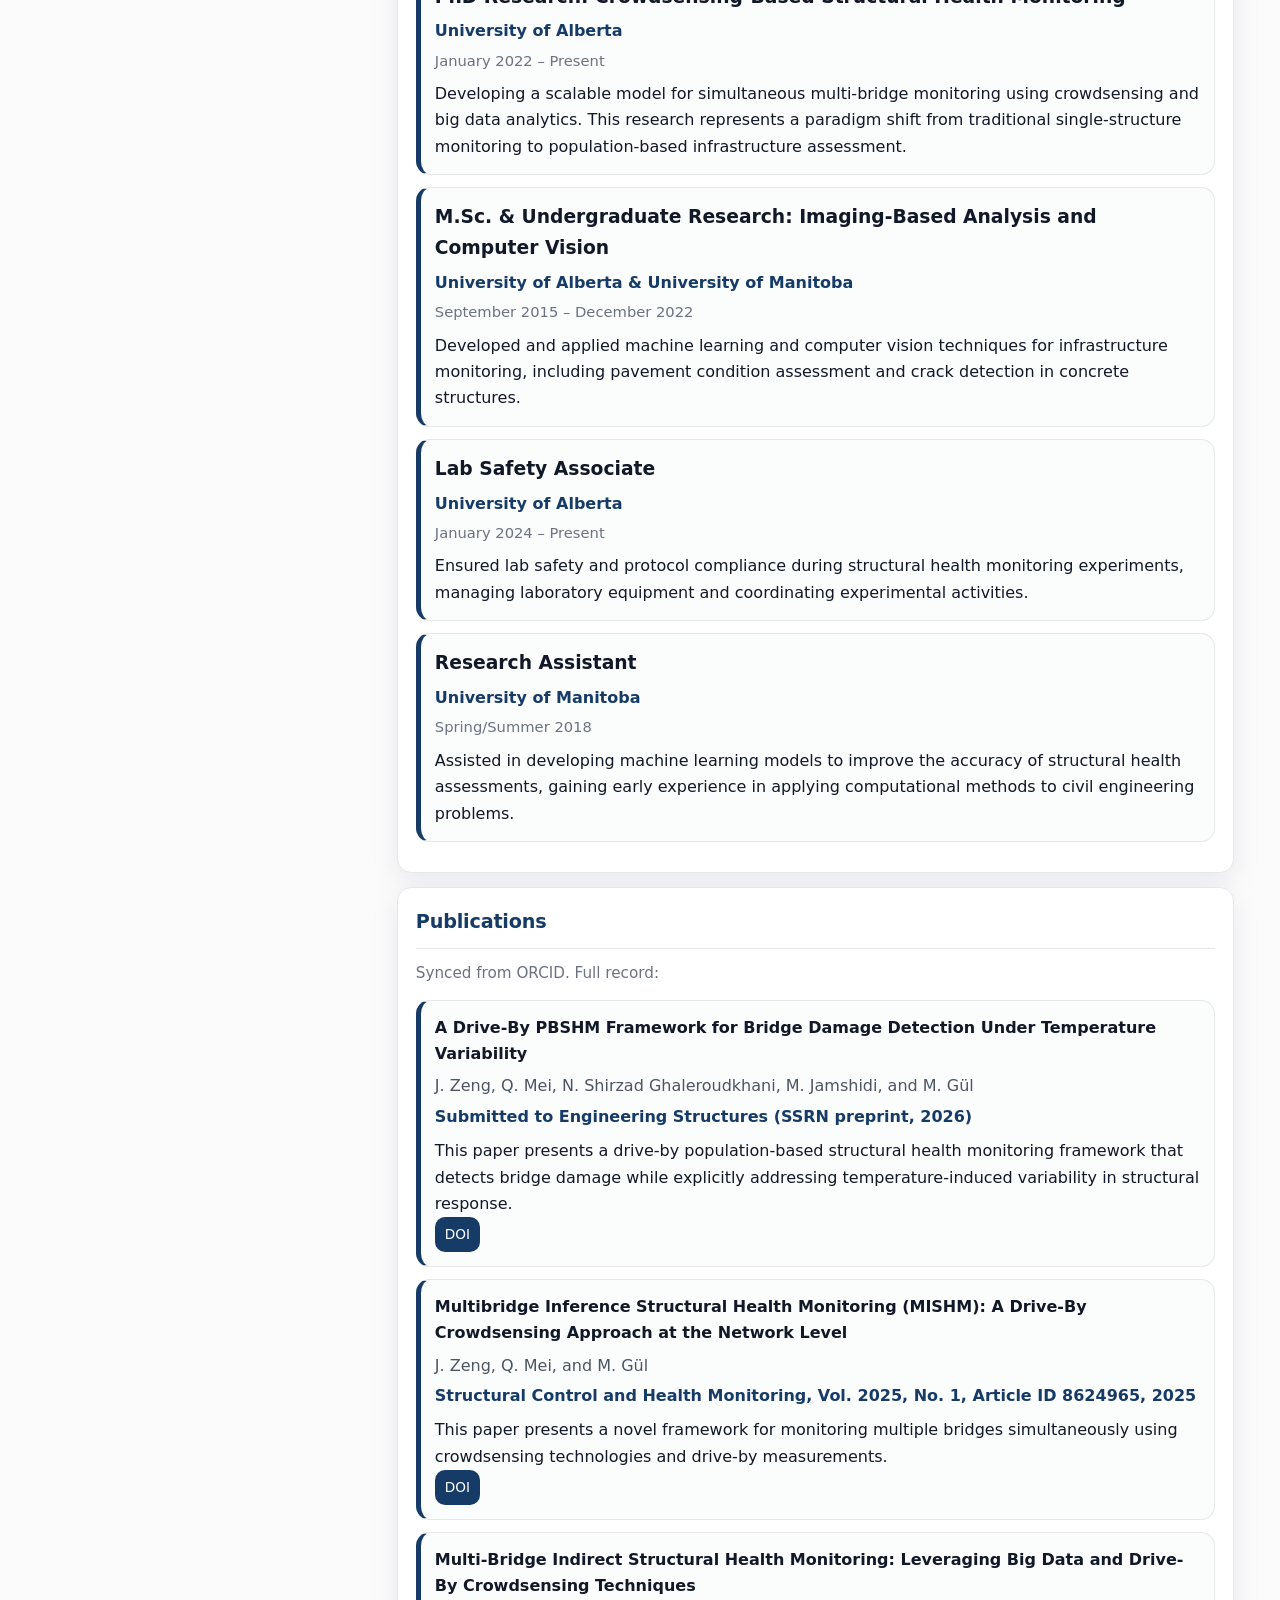
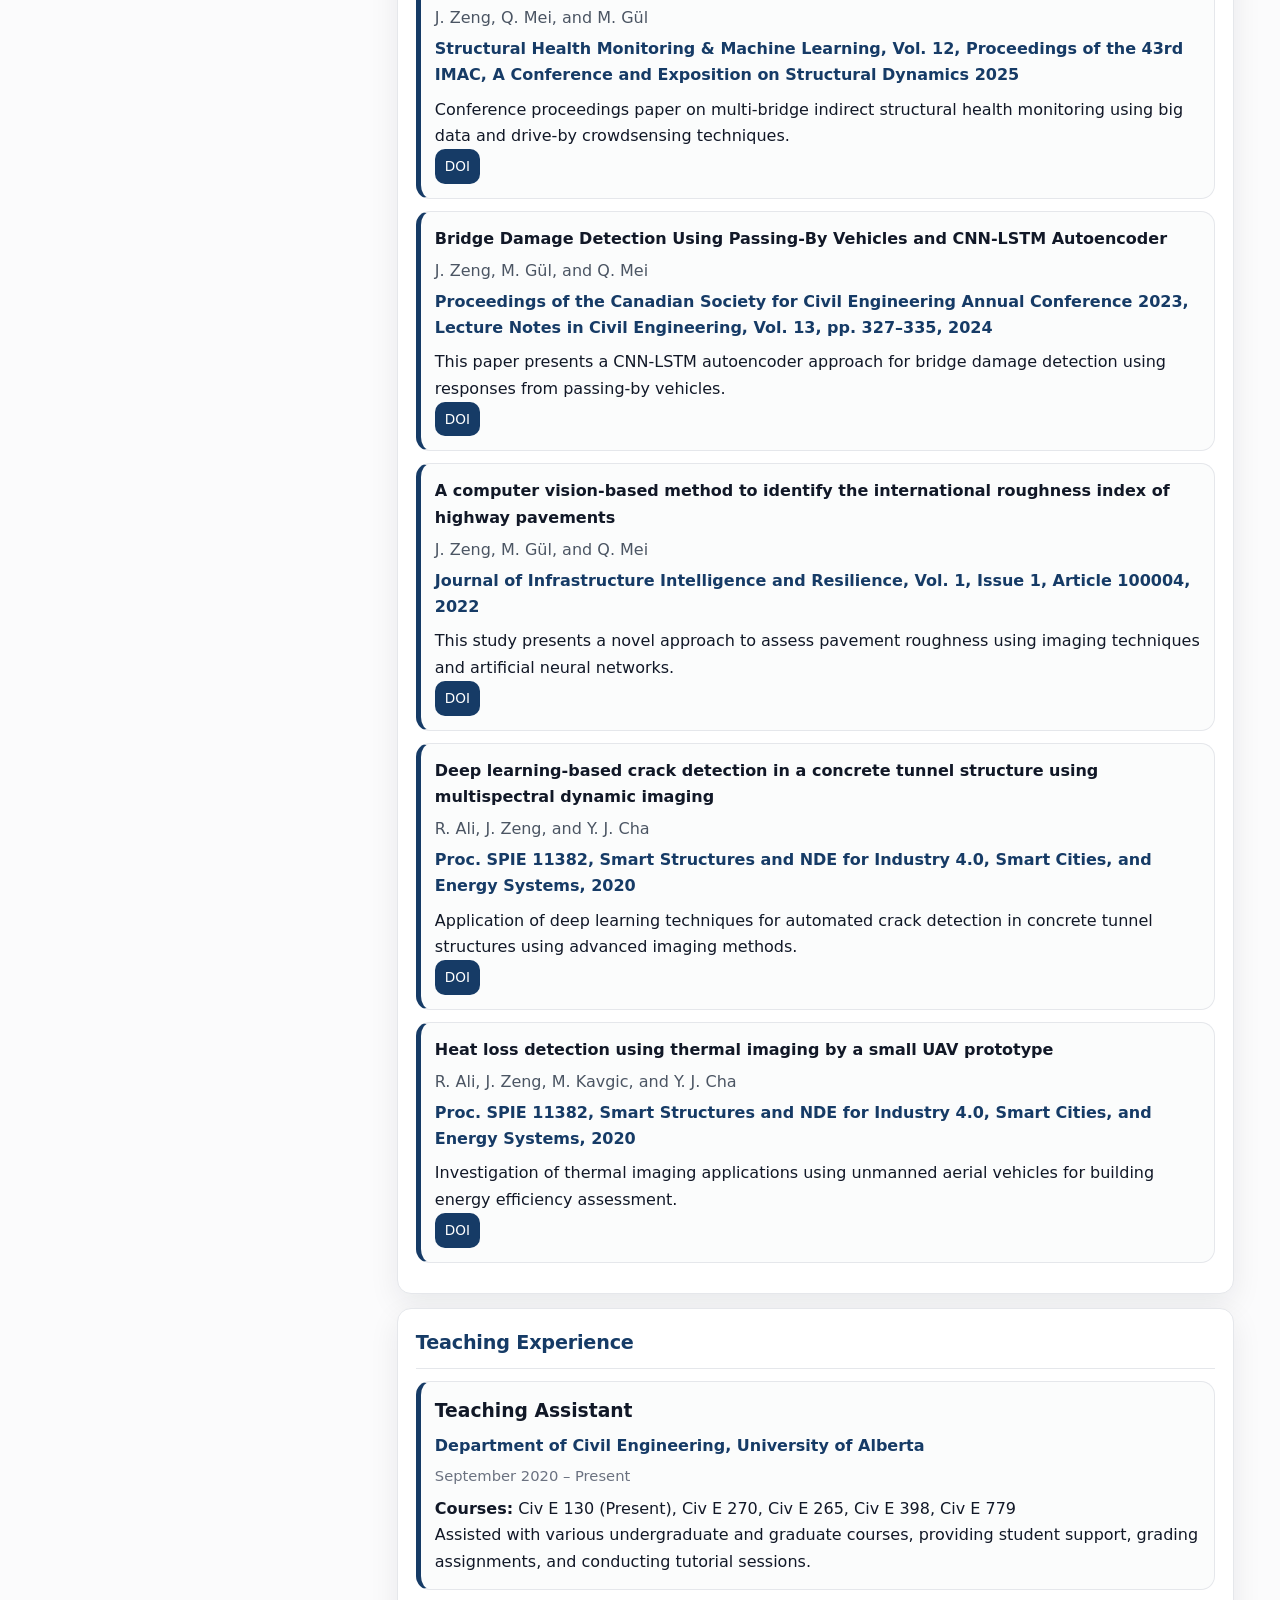
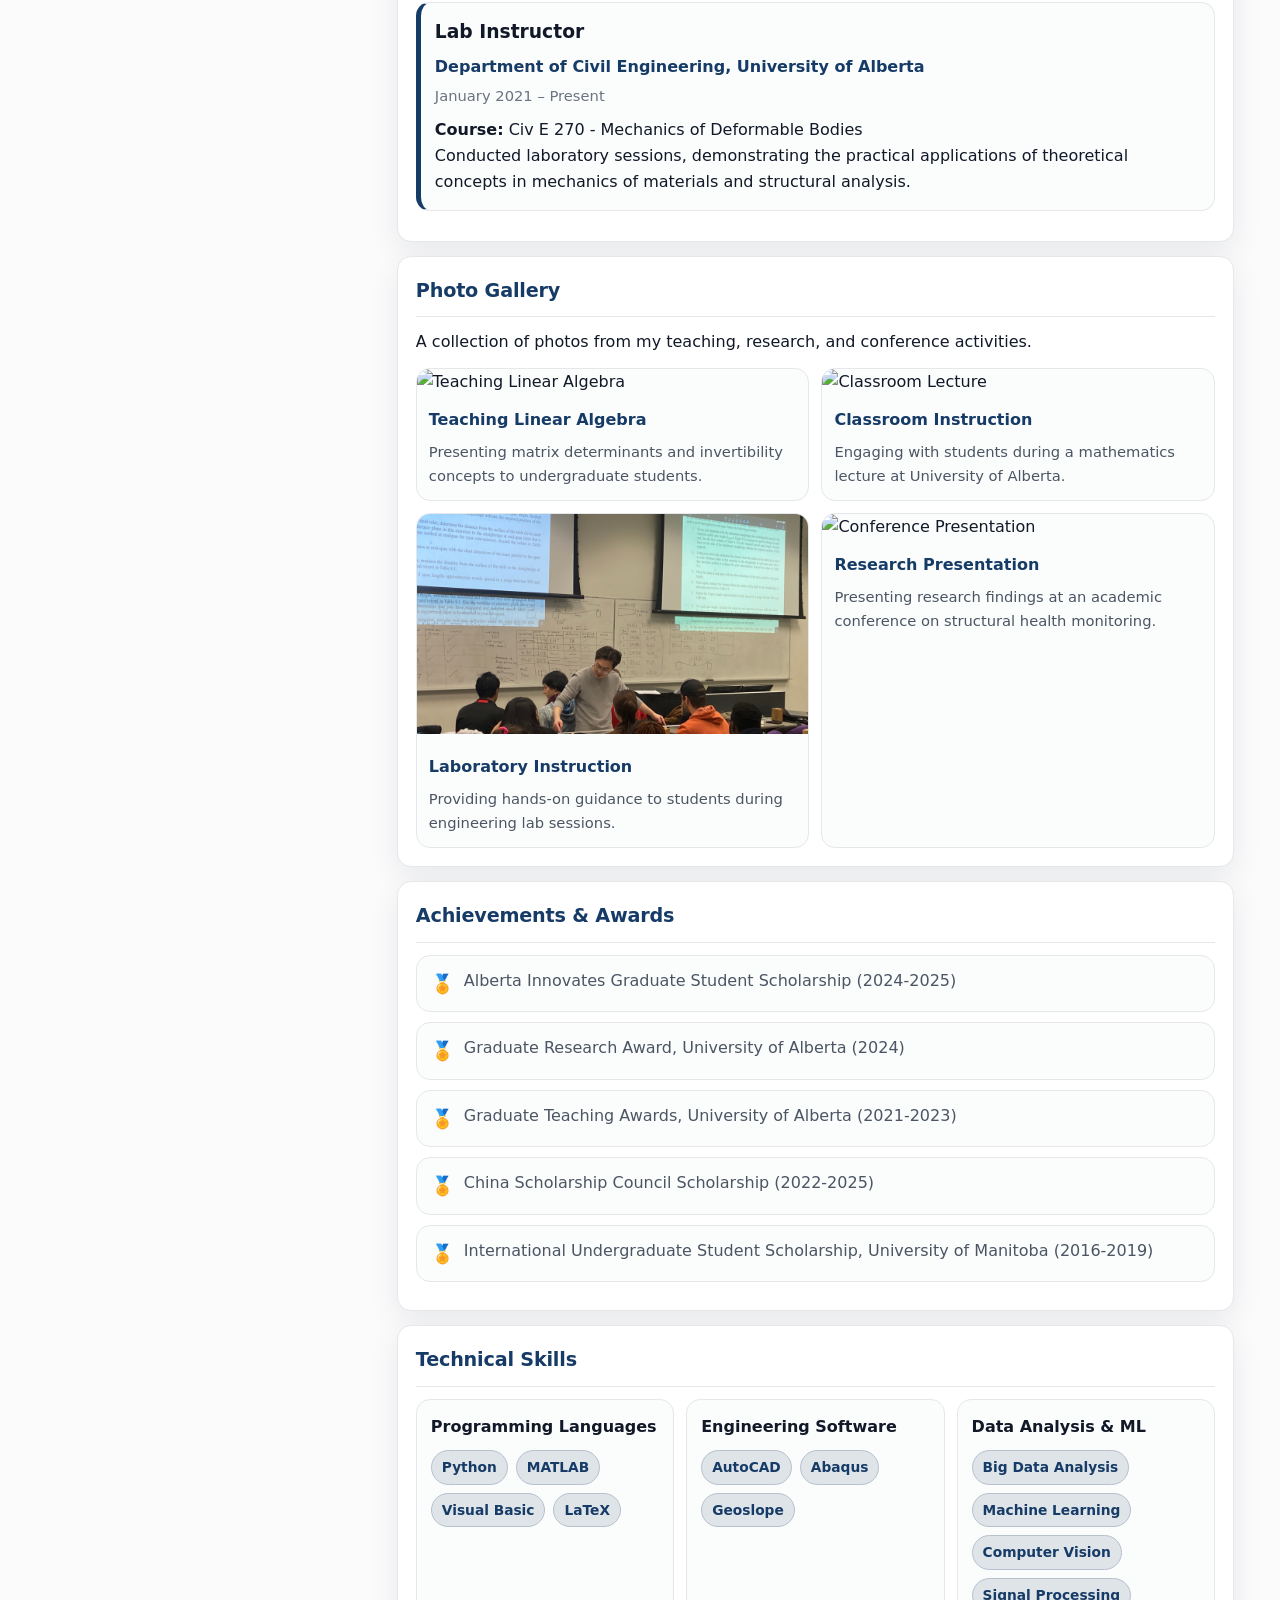
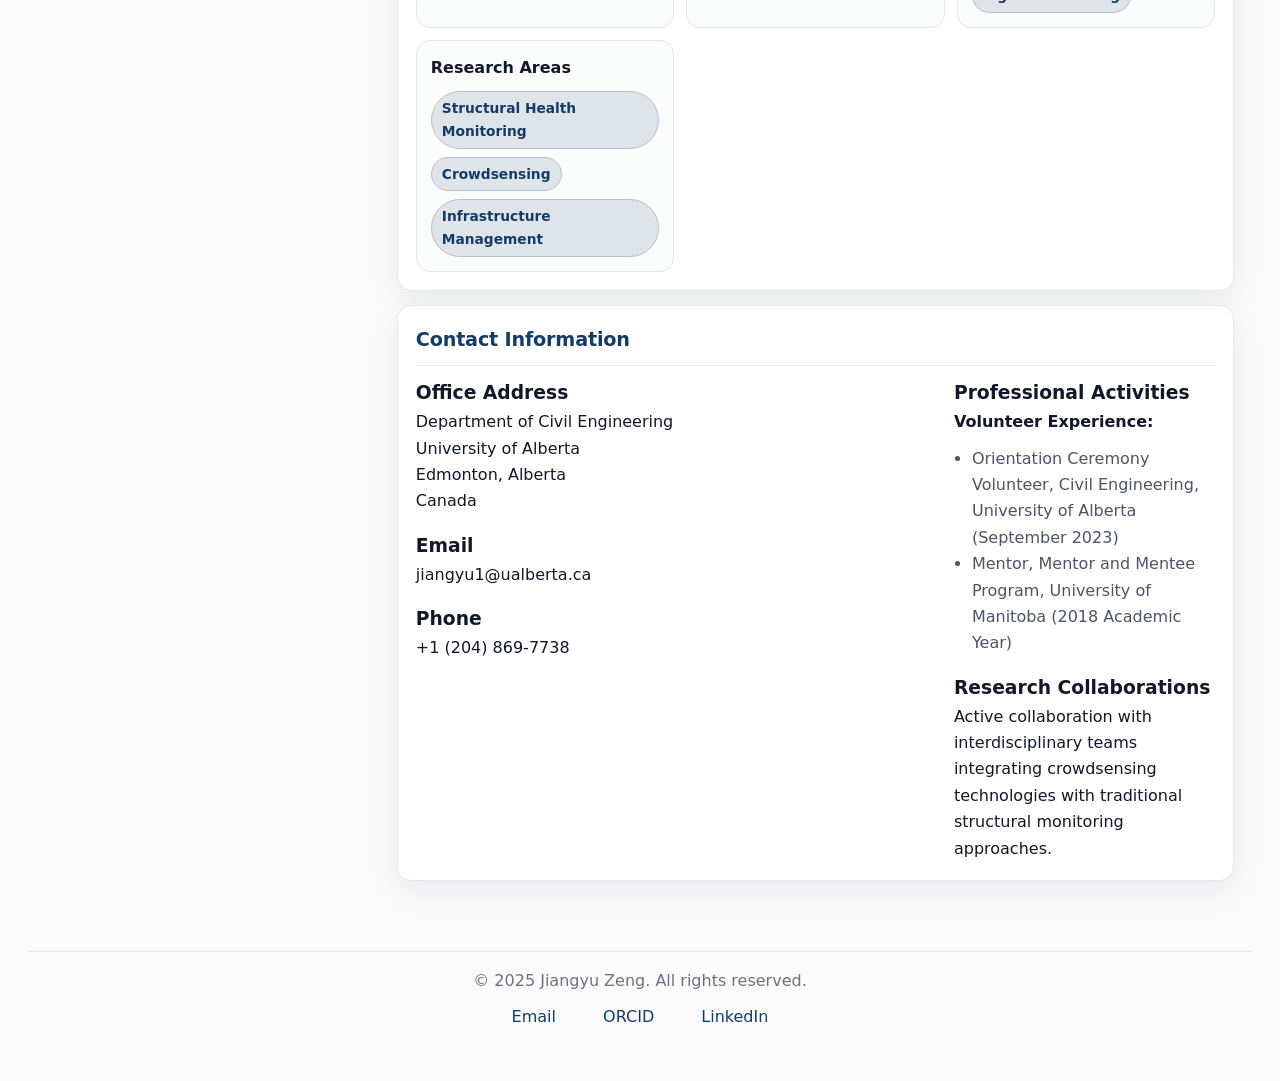
==== commit 724fd7dc: "Add VBI-ChatGPT demo page with sidebar link." ====
--- a/index.html
+++ b/index.html
@@ -494,6 +494,17 @@
               <li><a href="#skills" style="text-decoration:none;" data-en="Skills" data-zh="技能专长">Skills</a></li>
               <li><a href="#contact" style="text-decoration:none;" data-en="Contact" data-zh="联系方式">Contact</a></li>
             </ul>
+
+            <div class="mini-title" data-en="Interactive" data-zh="交互工具">Interactive</div>
+            <ul class="bullets">
+              <li>
+                <a href="vbi.html" style="text-decoration:none;"
+                   data-en="VBI-ChatGPT — build and solve a vehicle-bridge model by chatting ↗"
+                   data-zh="VBI-ChatGPT — 用对话建立并求解车桥耦合模型 ↗">
+                  VBI-ChatGPT — build and solve a vehicle-bridge model by chatting ↗
+                </a>
+              </li>
+            </ul>
           </div>
         </div>
       </aside>
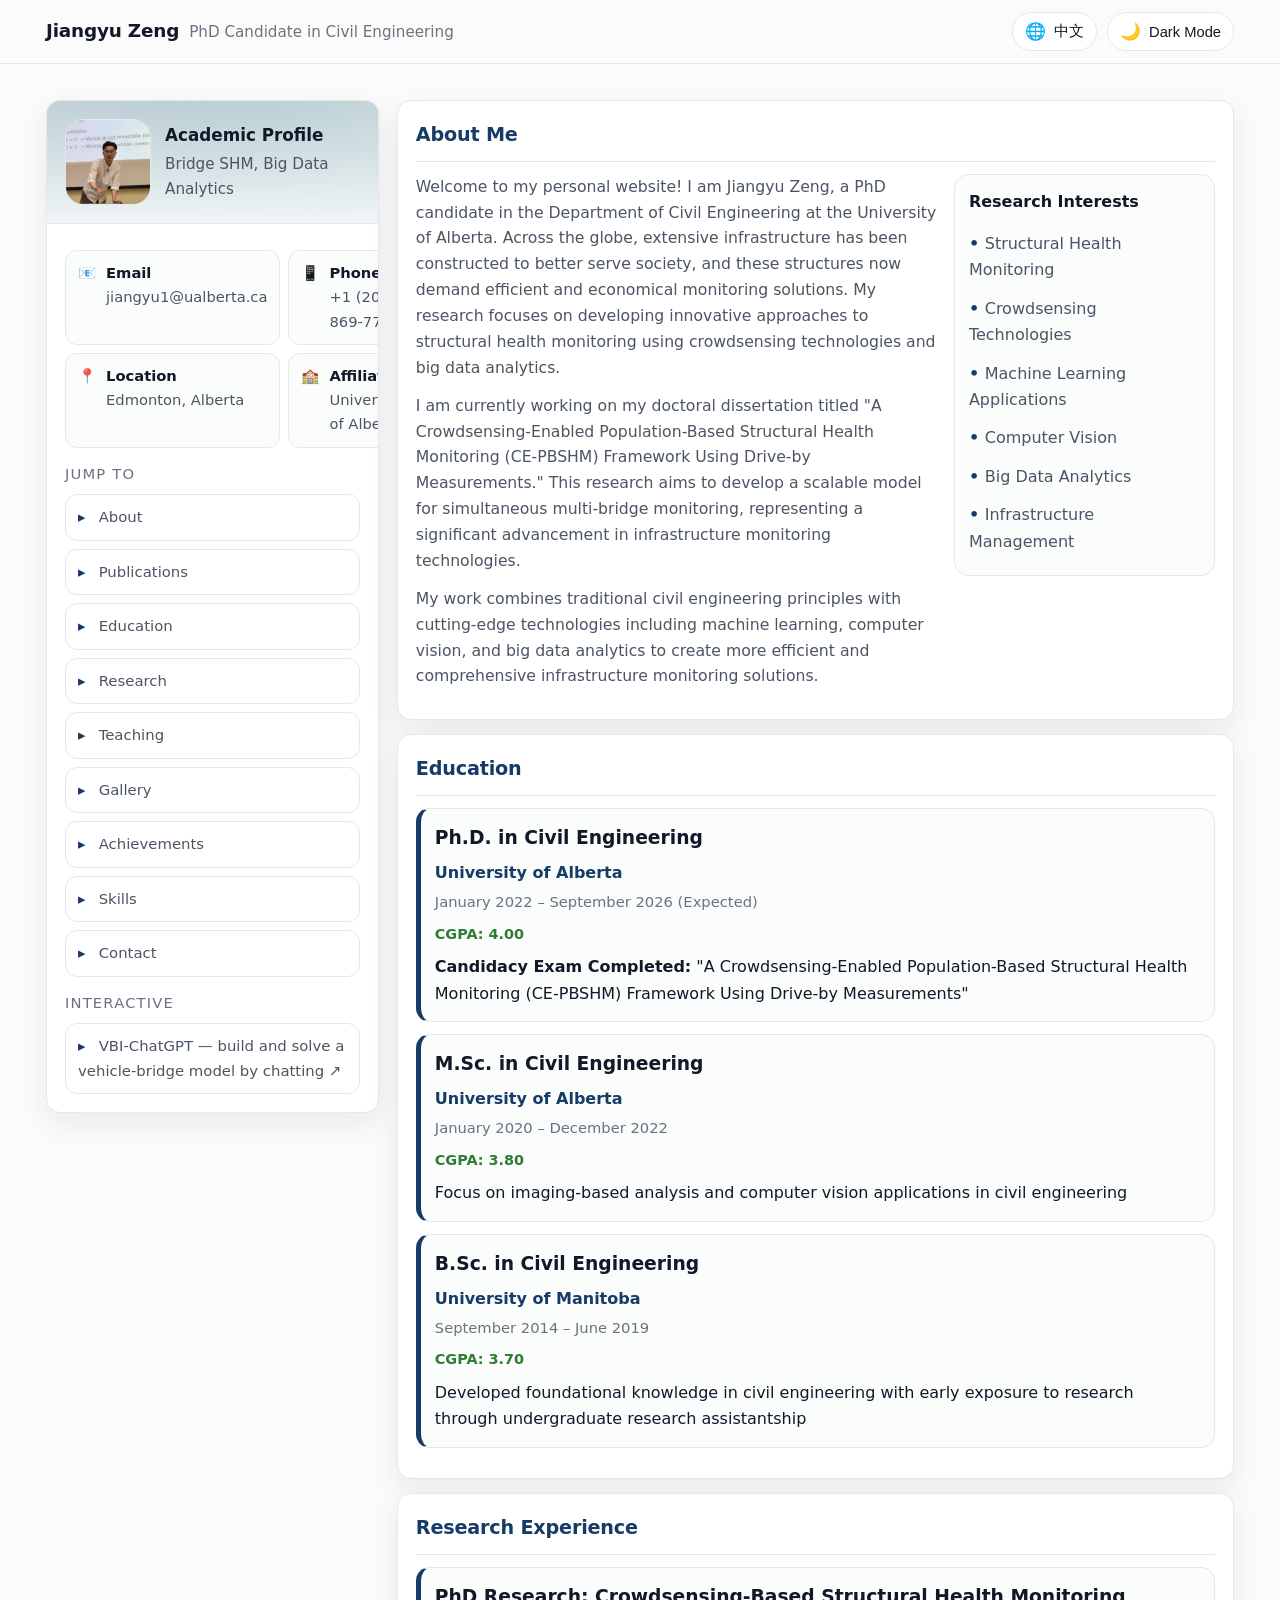
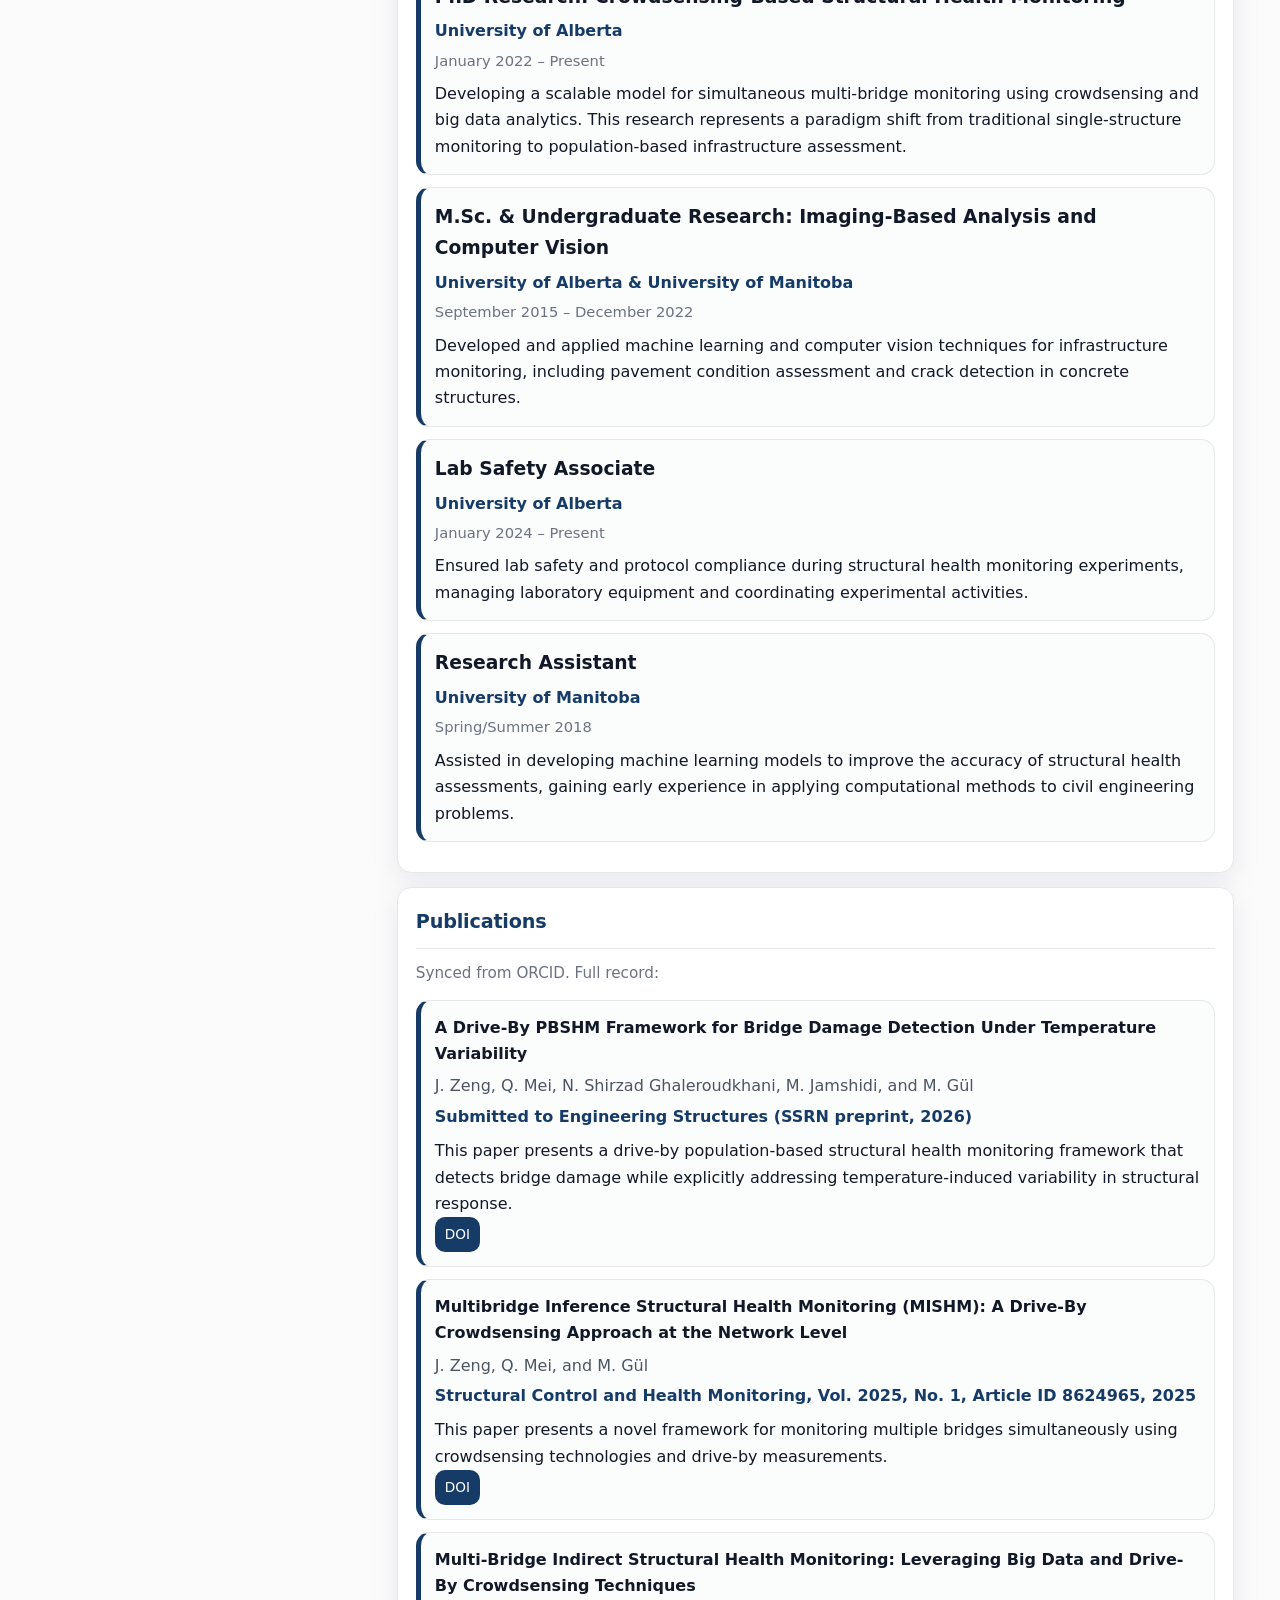
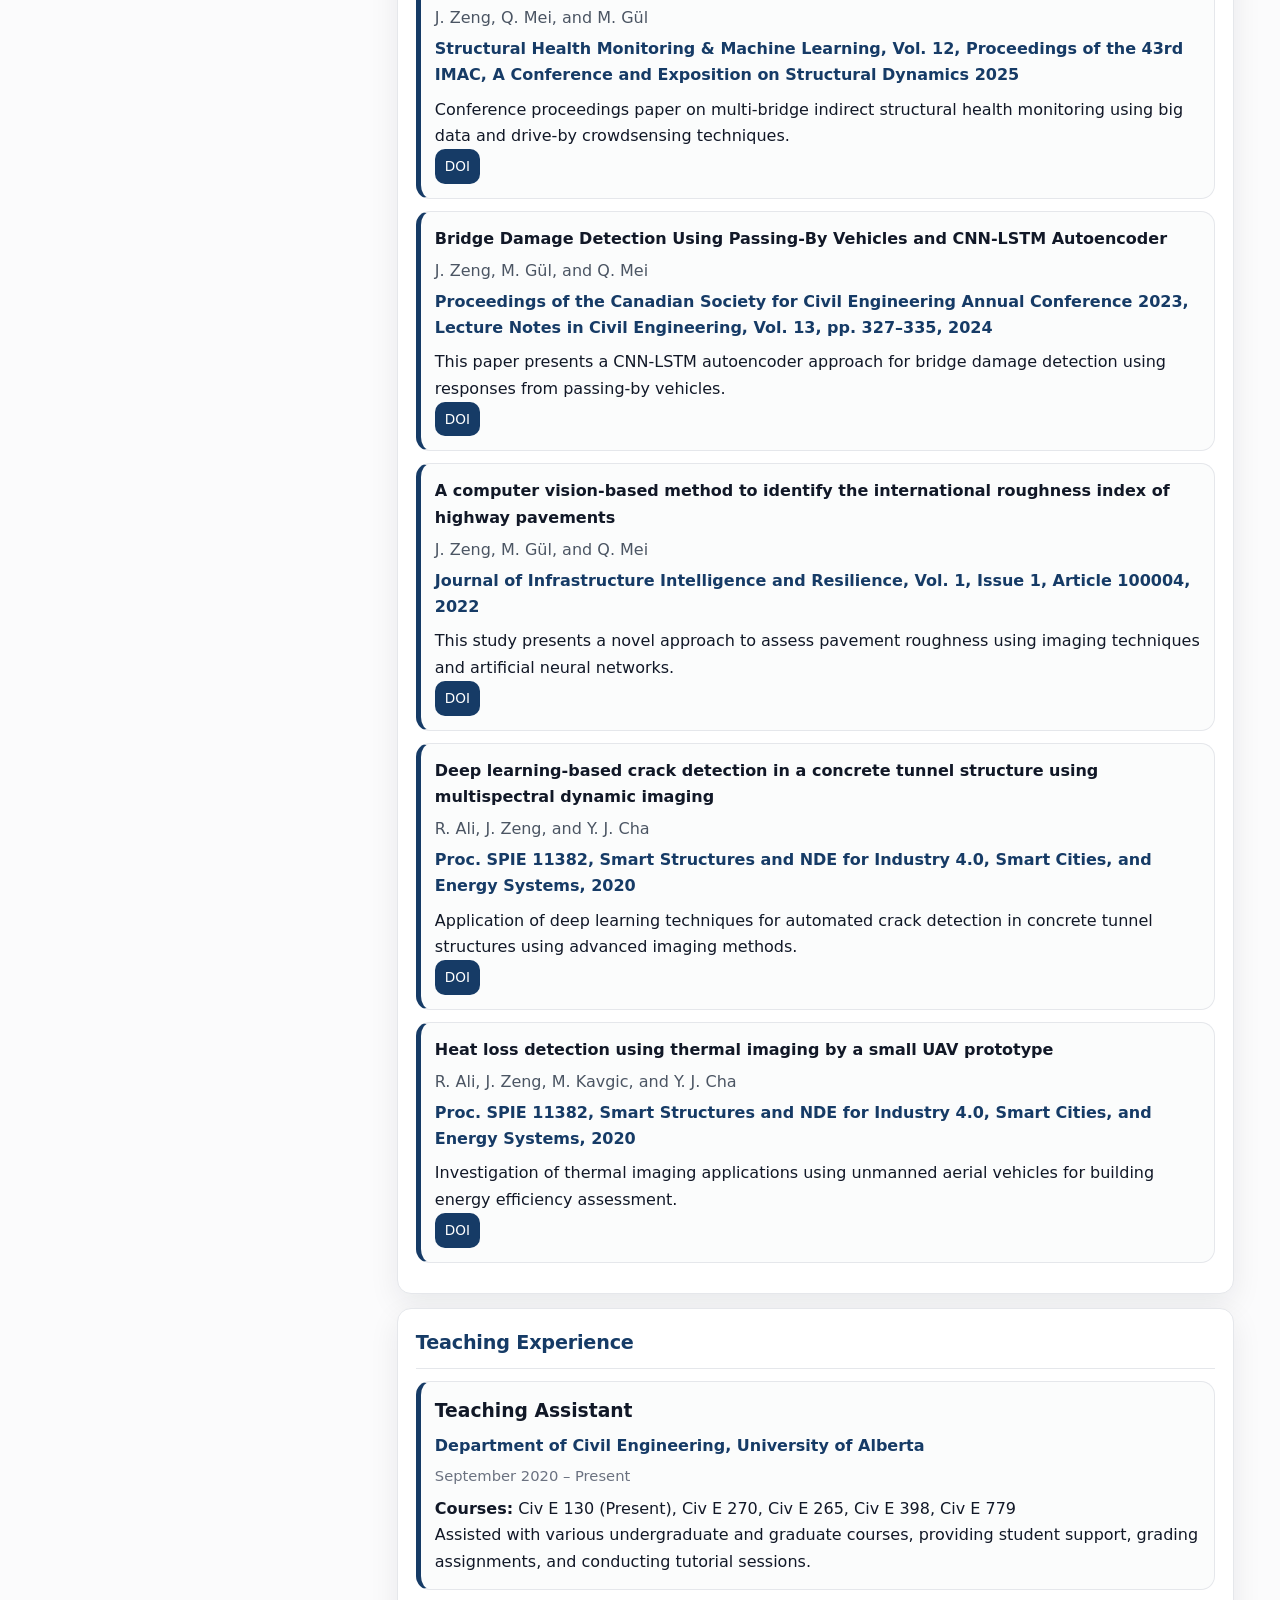
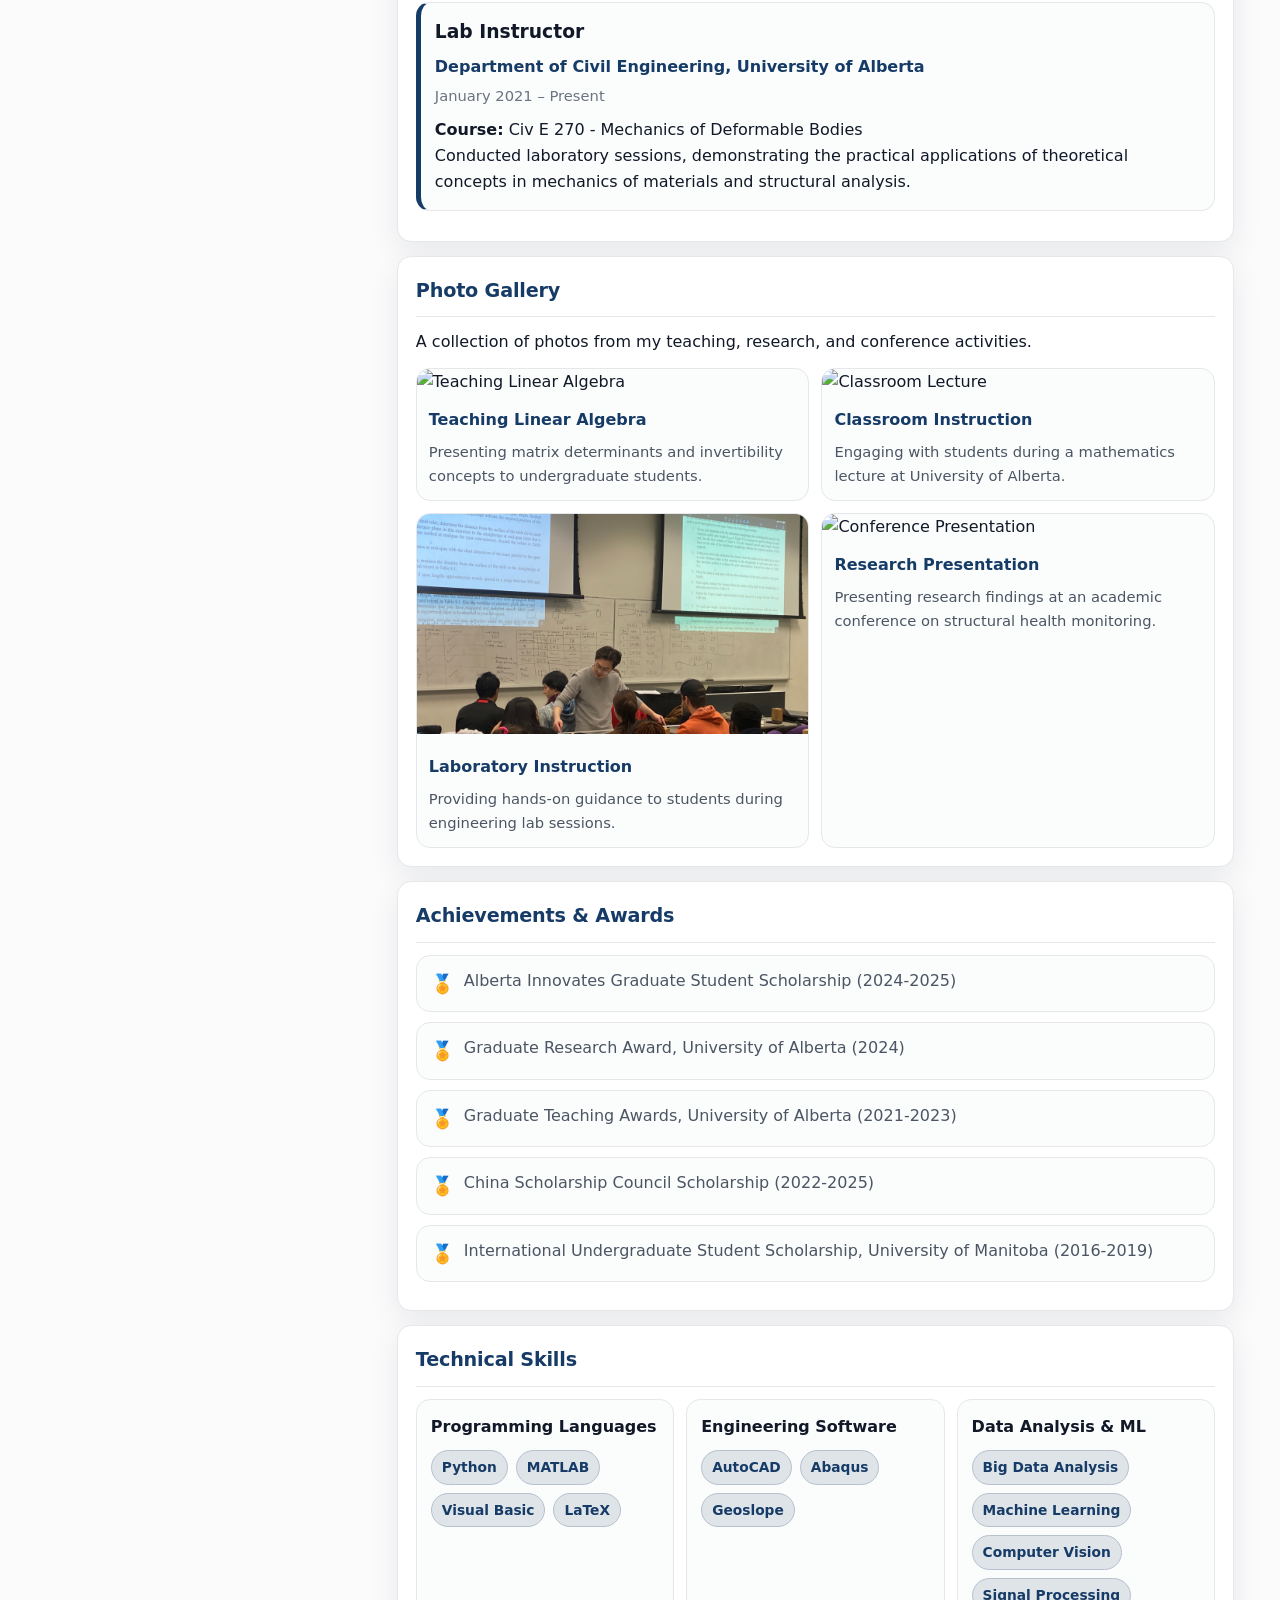
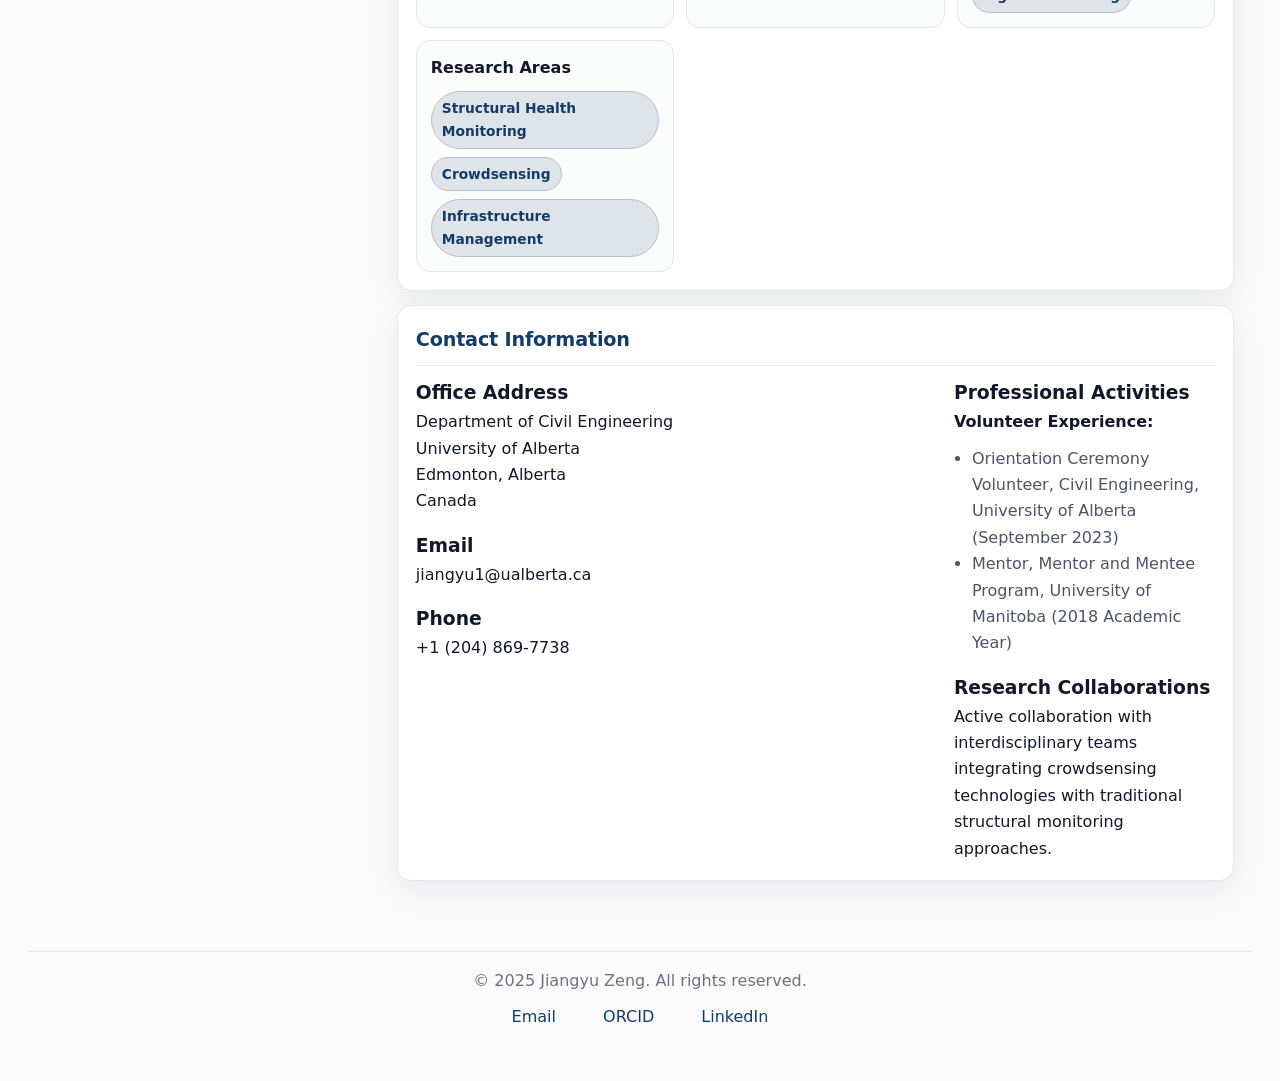
==== commit 4b04eabd: "Scroll the sidebar with the page instead of pinning it." ====
--- a/index.html
+++ b/index.html
@@ -110,10 +110,11 @@
       margin-top: 18px;
     }
 
-    /* Sidebar */
+    /* Sidebar: same document scroll as the main column. Sticky kept it
+       pinned until the right column was fully scrolled, so Jump to only
+       moved after the publications had already gone by. */
     .side{
-      position: sticky;
-      top: 72px;
+      position: static;
     }
 
     .card{
@@ -406,7 +407,6 @@
     /* Responsive */
     @media (max-width: 960px){
       .grid{grid-template-columns: 1fr;}
-      .side{position: static;}
       .about-grid{grid-template-columns: 1fr;}
       .linkgrid{grid-template-columns: 1fr 1fr;}
     }
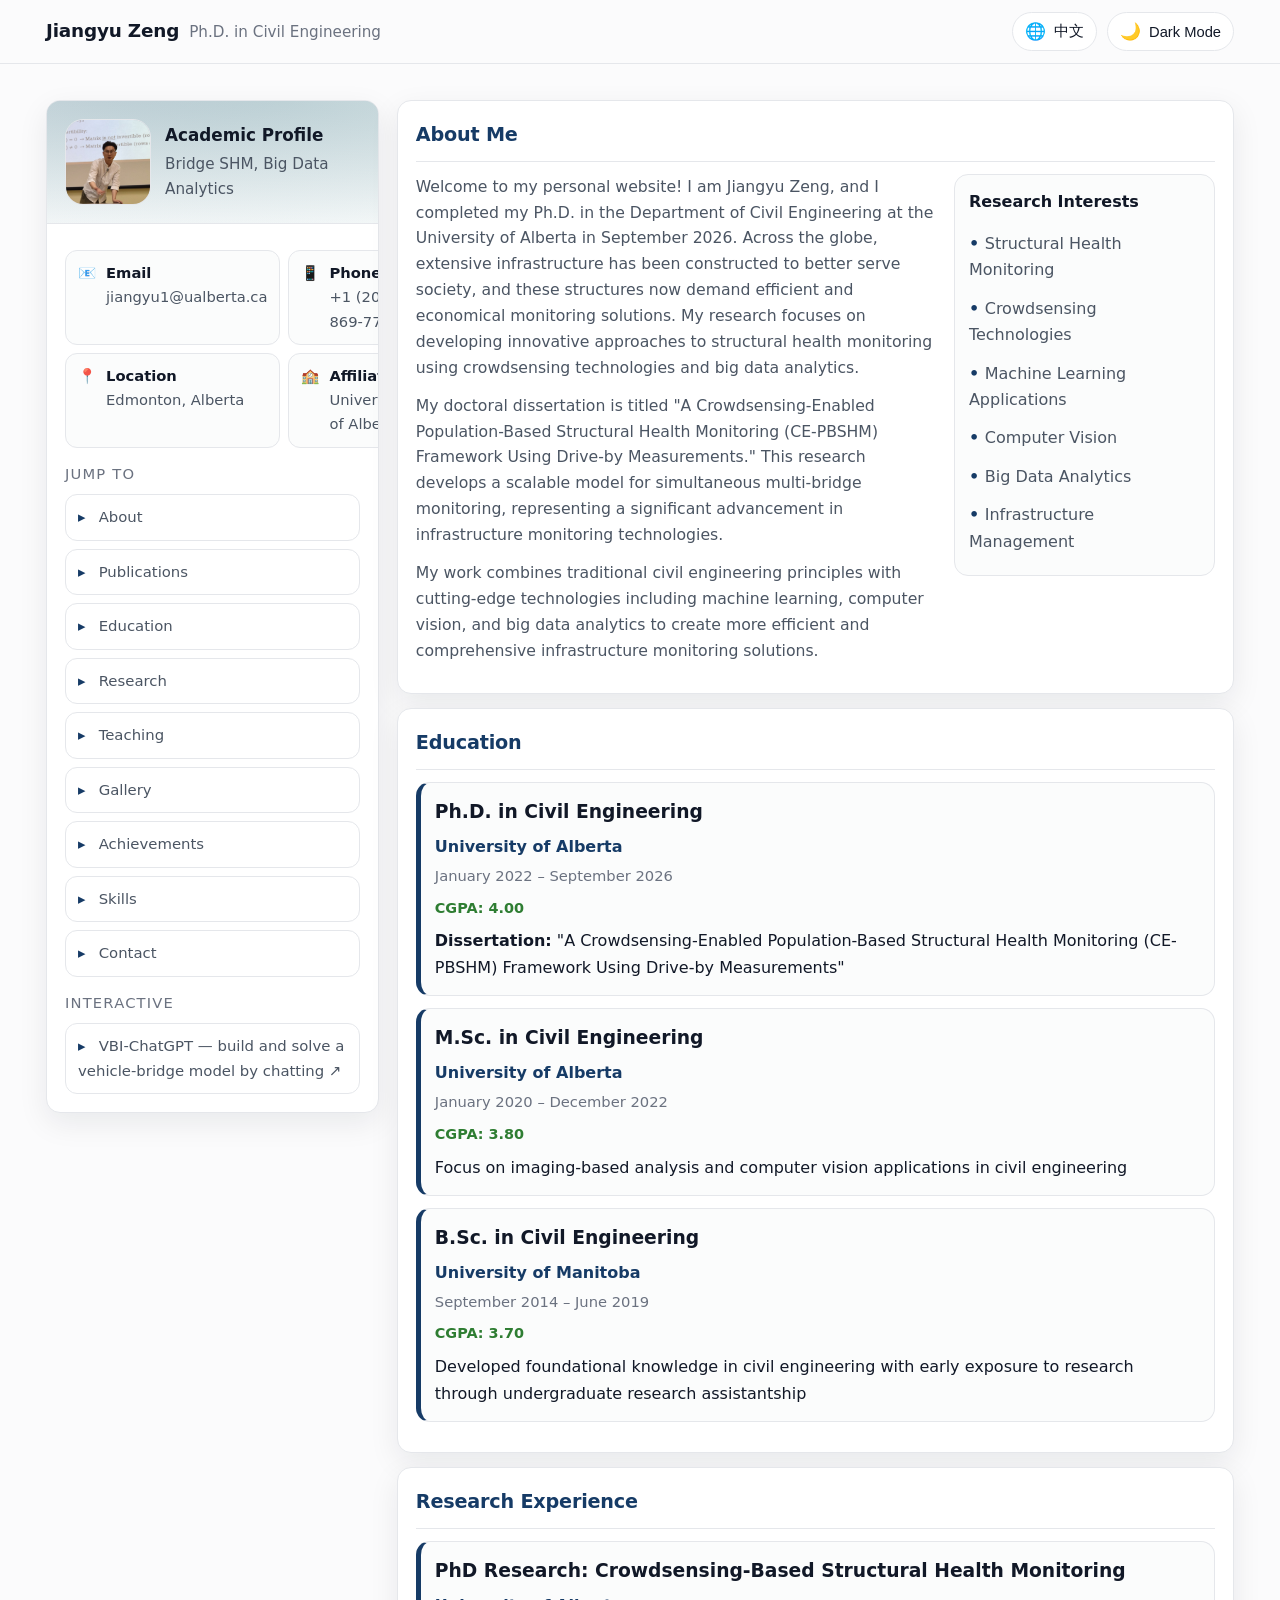
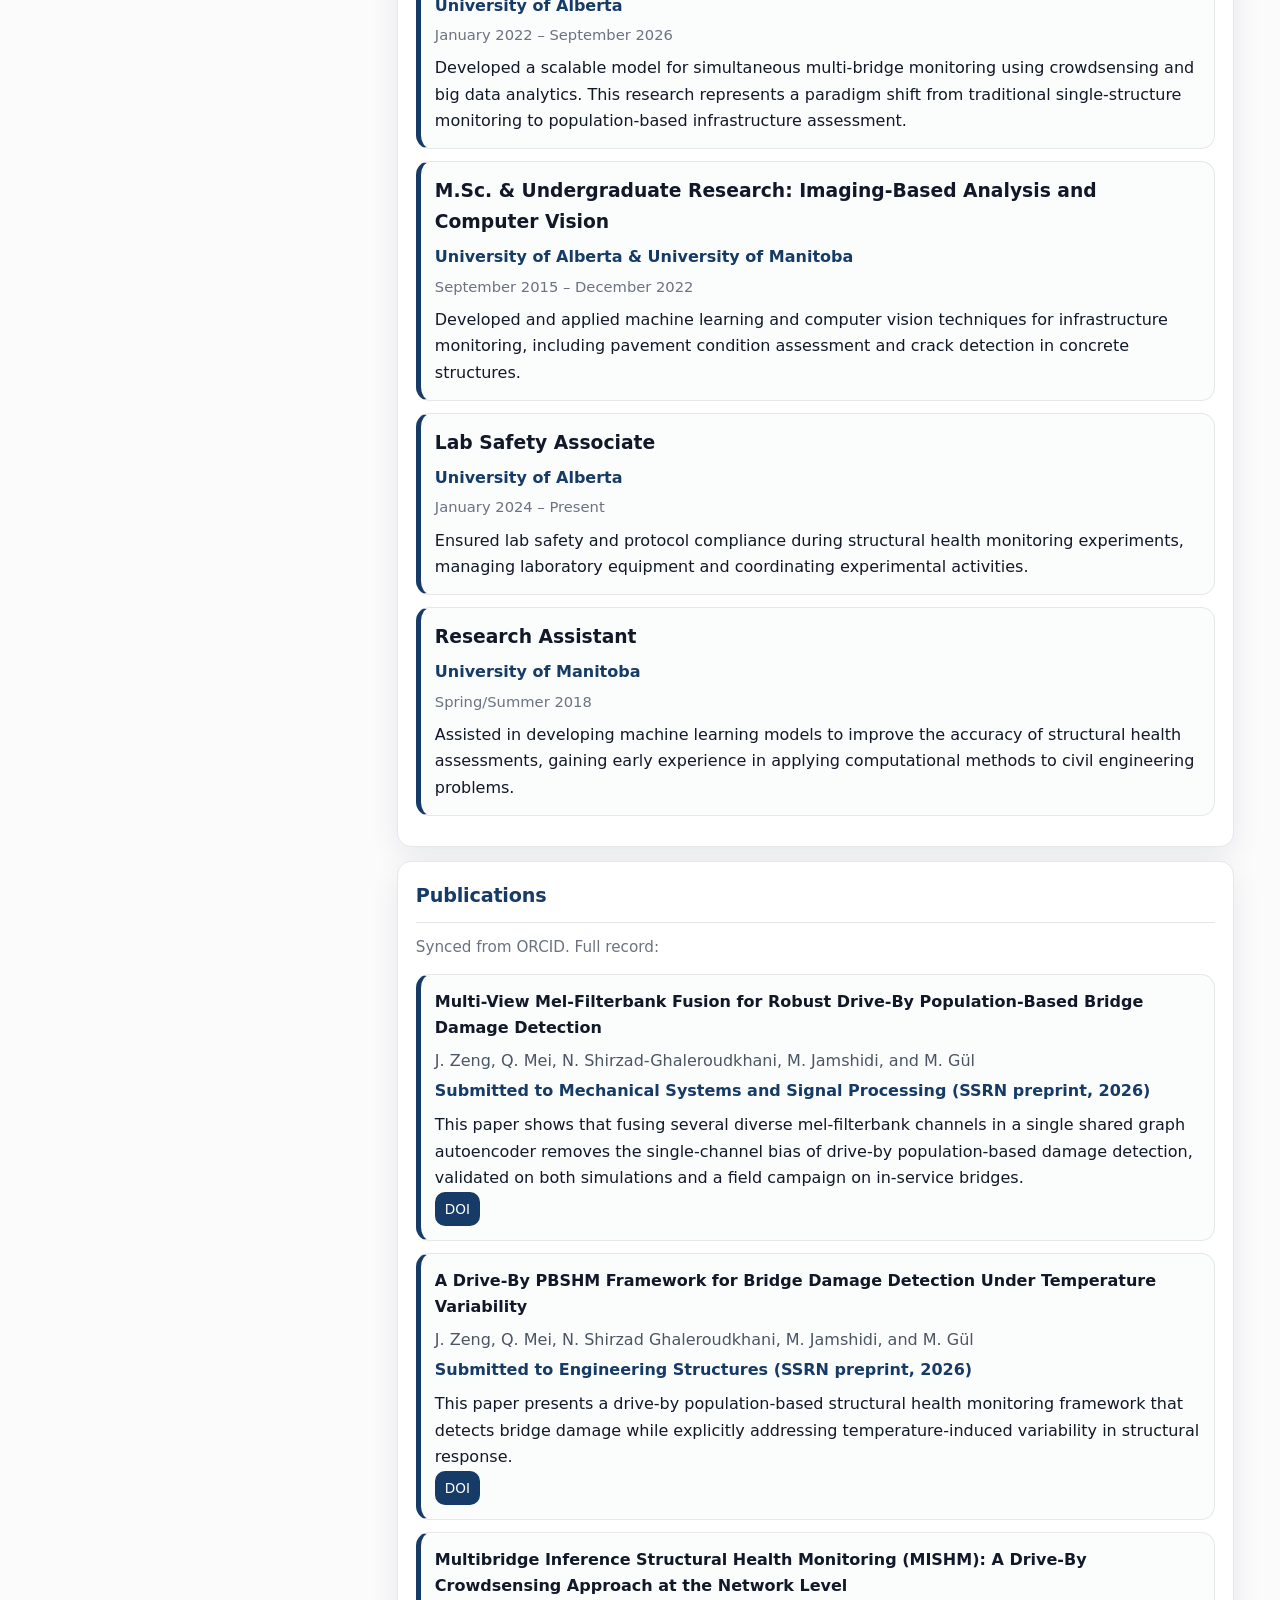
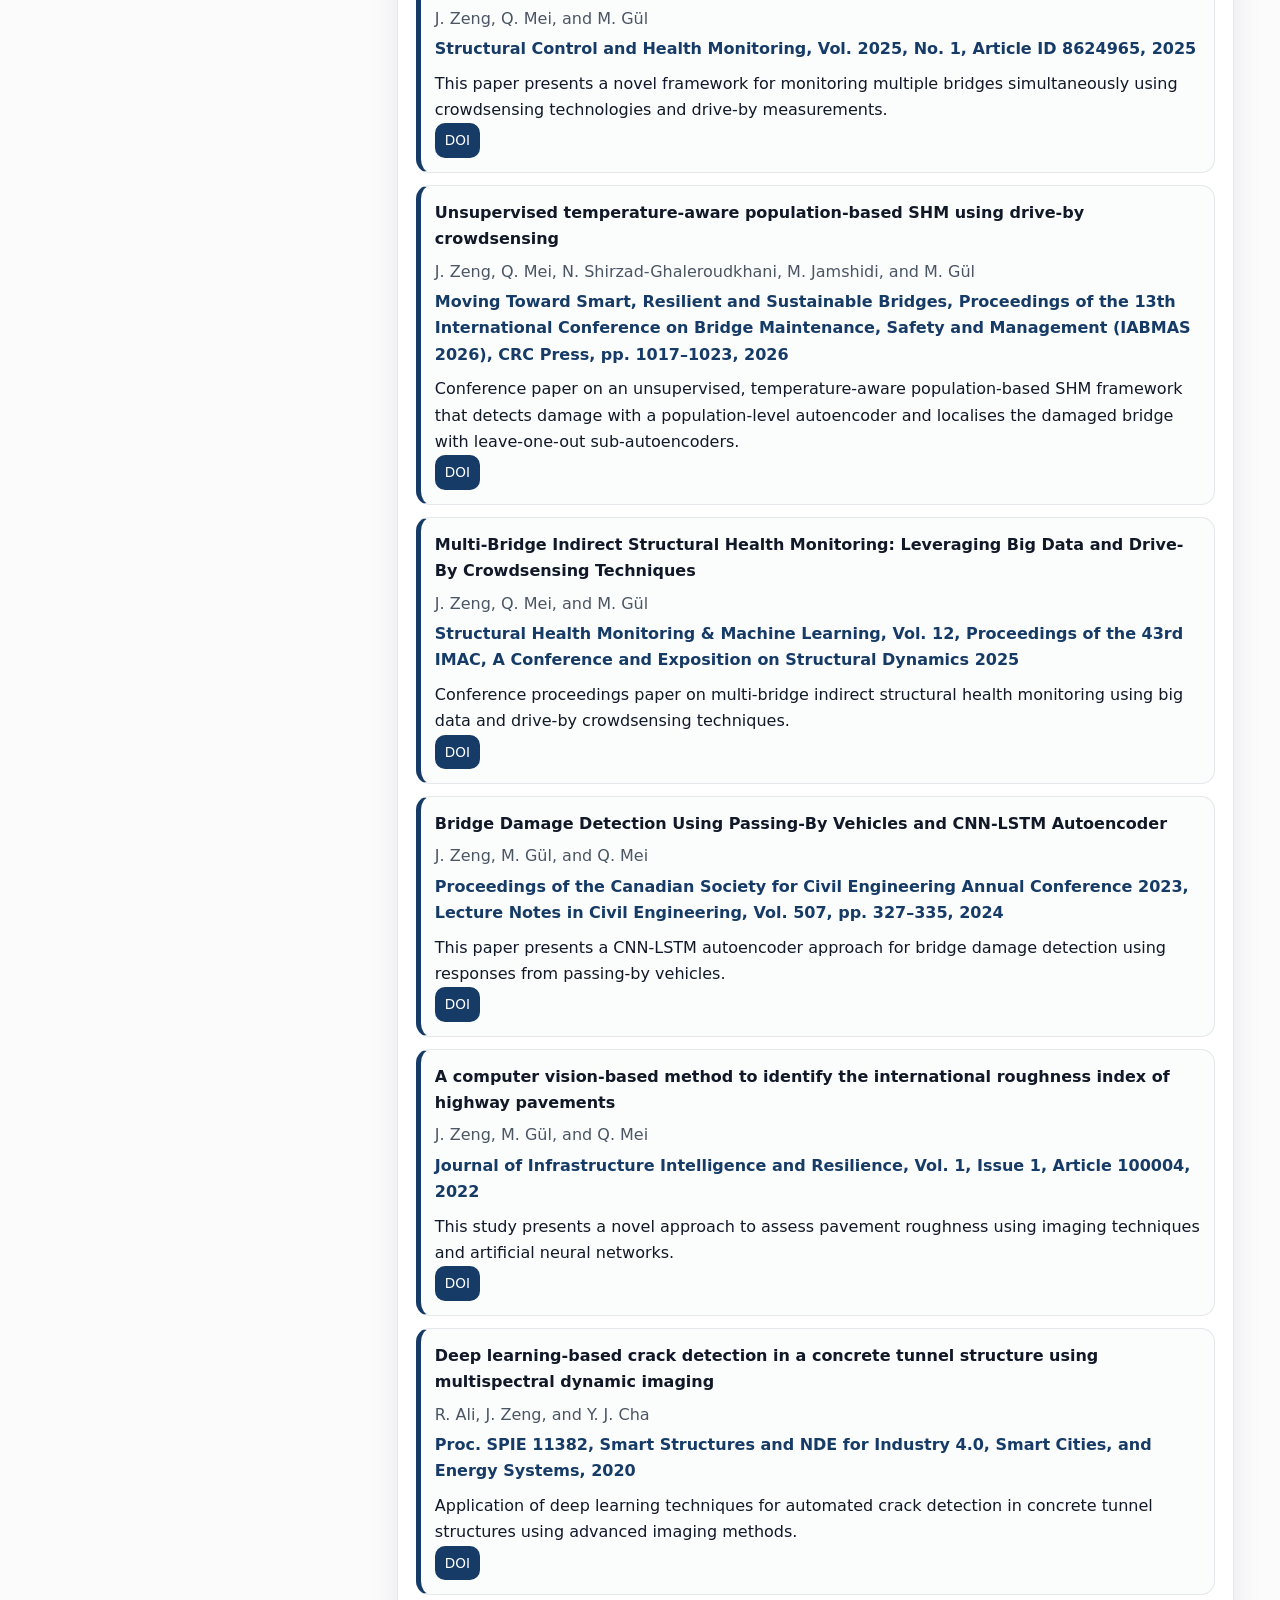
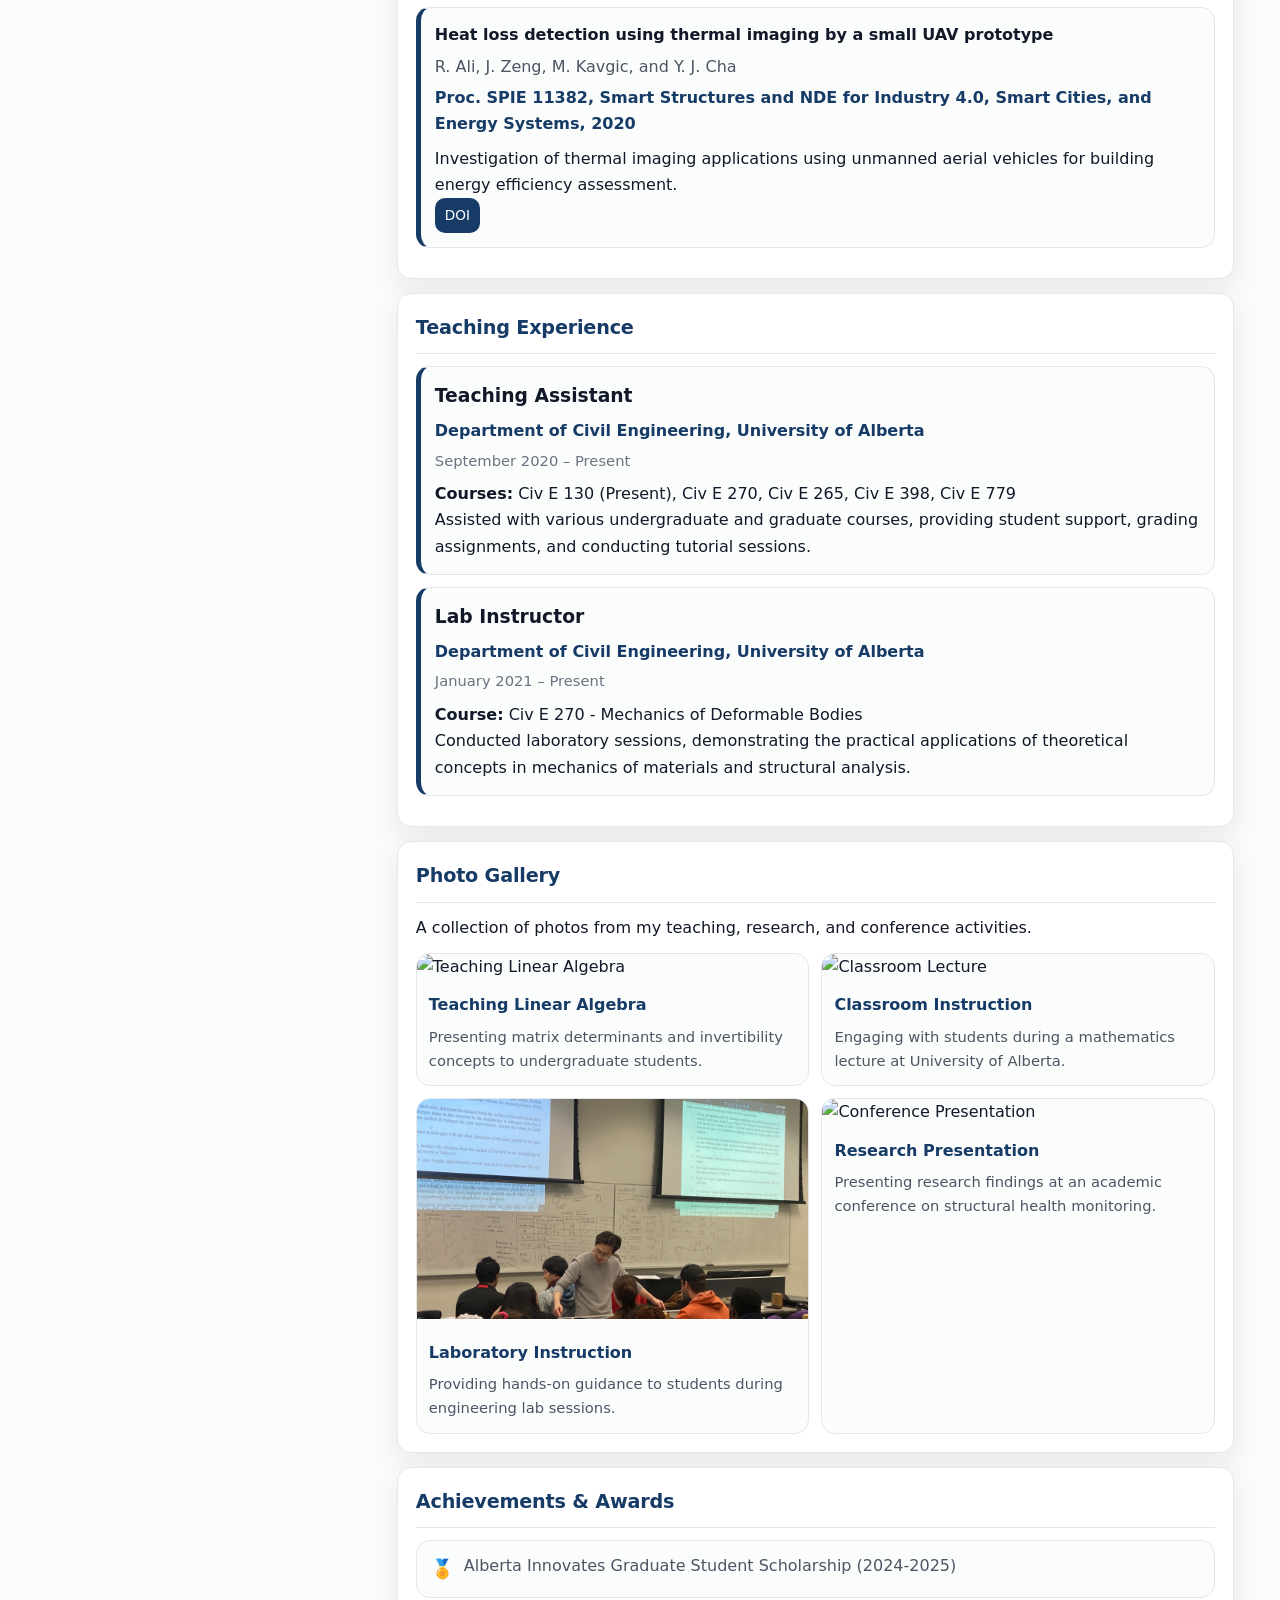
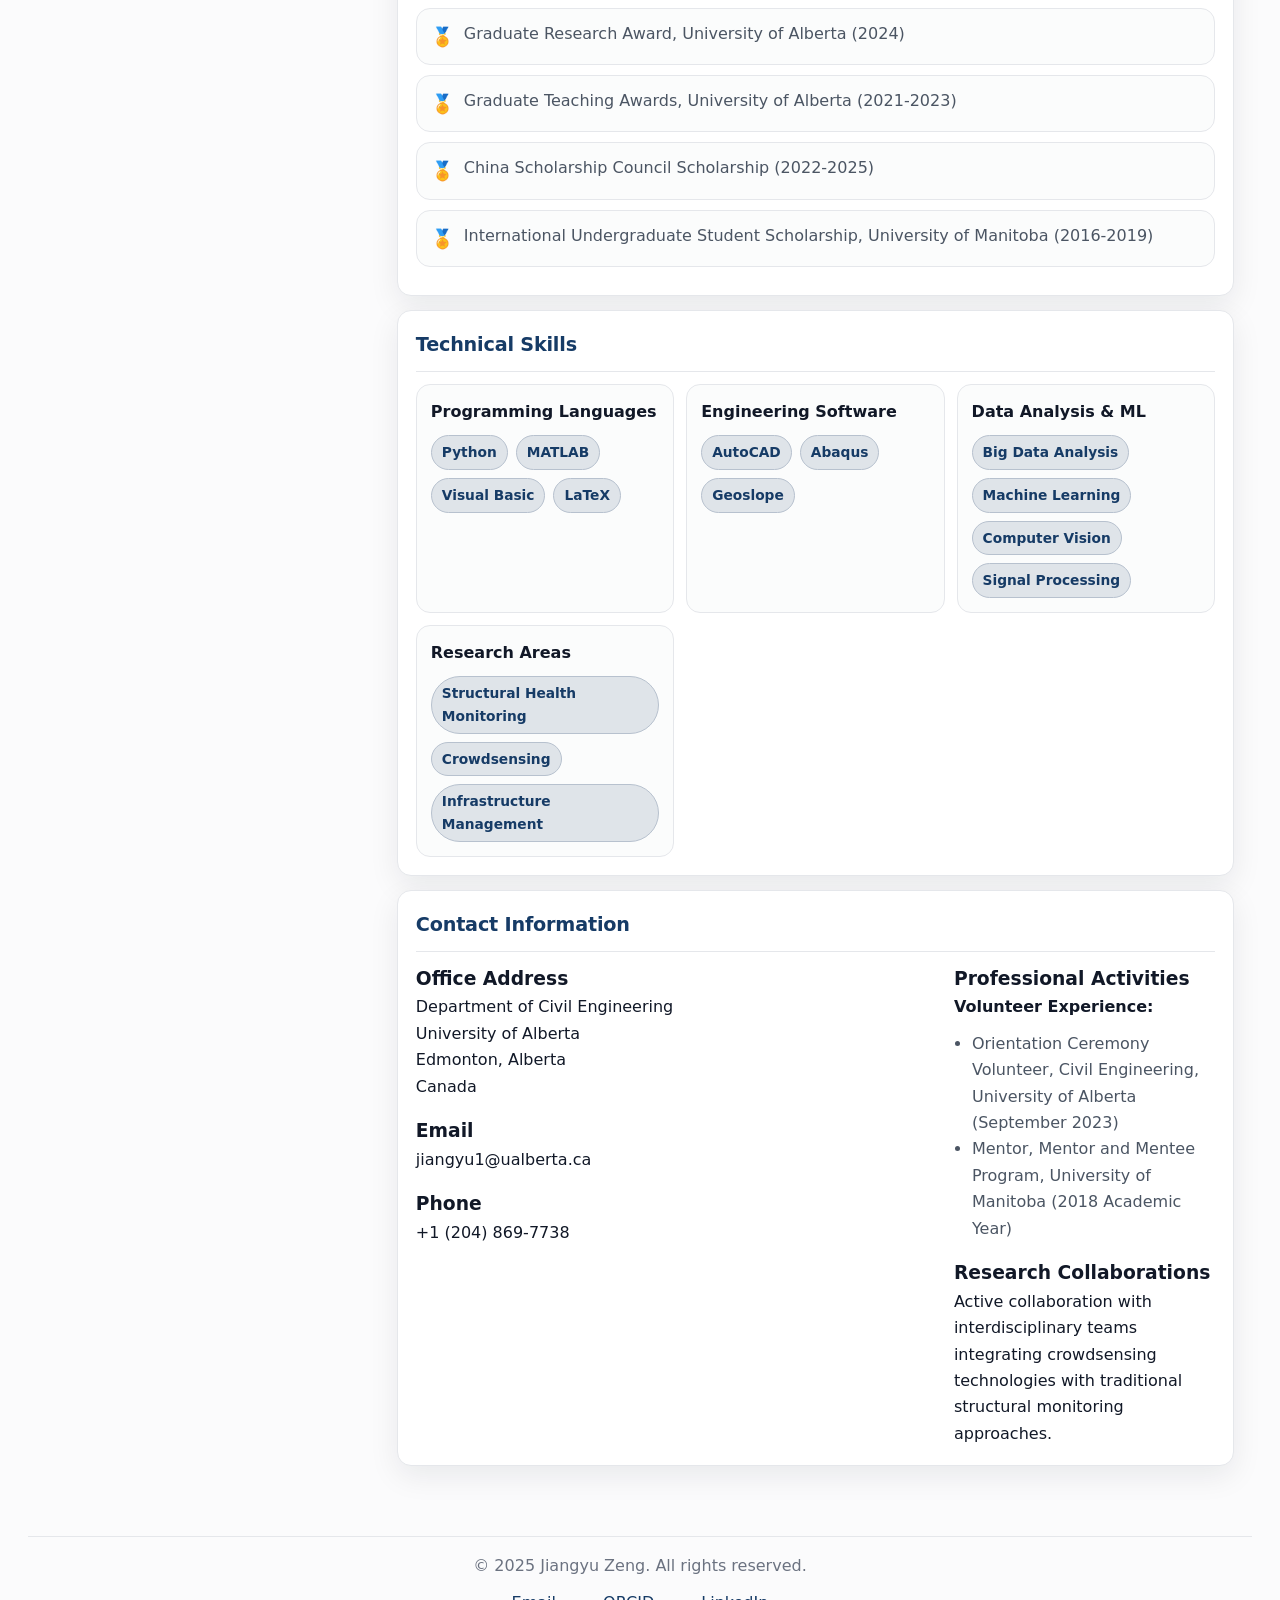
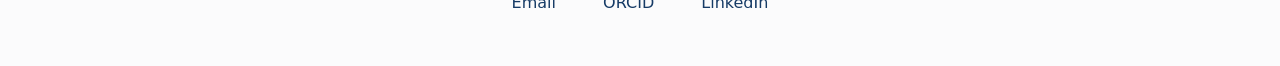
==== commit c63923fd: "Mark PhD as completed and add MSSP preprint DOI. Drop "candidate"/"expected" wording now that the Ph" ====
--- a/index.html
+++ b/index.html
@@ -429,8 +429,8 @@
     <div class="topbar-inner">
       <div class="brand">
         <h1>Jiangyu Zeng</h1>
-        <div class="tag" data-en="PhD Candidate in Civil Engineering" data-zh="土木工程博士研究生">
-          PhD Candidate in Civil Engineering
+        <div class="tag" data-en="Ph.D. in Civil Engineering" data-zh="土木工程博士">
+          Ph.D. in Civil Engineering
         </div>
       </div>
       <div class="controls">
@@ -515,19 +515,19 @@
           <h2 data-en="About Me" data-zh="关于我">About Me</h2>
           <div class="about-grid">
             <div class="about-text">
-              <p data-en="Welcome to my personal website! I am Jiangyu Zeng, a PhD candidate in the Department of Civil Engineering at the University of Alberta. Across the globe, extensive infrastructure has been constructed to better serve society, and these structures now demand efficient and economical monitoring solutions. My research focuses on developing innovative approaches to structural health monitoring using crowdsensing technologies and big data analytics."
-                 data-zh="欢迎访问我的个人网站！我是曾江雨，阿尔伯塔大学土木工程系的博士研究生。在世界范围内，为了更好地服务公众，人类兴建了大量基础设施，但这些结构亟需高效且经济的监测方法。我的研究专注于利用群体感知技术和大数据分析开发创新的结构健康监测方法。">
-                Welcome to my personal website! I am Jiangyu Zeng, a PhD candidate in the Department of Civil Engineering at the University of Alberta. My research focuses on developing innovative approaches to structural health monitoring using crowdsensing technologies and big data analytics.
+              <p data-en="Welcome to my personal website! I am Jiangyu Zeng, and I completed my Ph.D. in the Department of Civil Engineering at the University of Alberta in September 2026. Across the globe, extensive infrastructure has been constructed to better serve society, and these structures now demand efficient and economical monitoring solutions. My research focuses on developing innovative approaches to structural health monitoring using crowdsensing technologies and big data analytics."
+                 data-zh="欢迎访问我的个人网站！我是曾江雨，于2026年9月在阿尔伯塔大学土木工程系获得博士学位。在世界范围内，为了更好地服务公众，人类兴建了大量基础设施，但这些结构亟需高效且经济的监测方法。我的研究专注于利用群体感知技术和大数据分析开发创新的结构健康监测方法。">
+                Welcome to my personal website! I am Jiangyu Zeng, and I completed my Ph.D. in the Department of Civil Engineering at the University of Alberta in September 2026. My research focuses on developing innovative approaches to structural health monitoring using crowdsensing technologies and big data analytics.
               </p>
 
               <p>
-                <span data-en="I am currently working on my doctoral dissertation titled" data-zh="我目前正在撰写我的博士论文，题目为">
-                  I am currently working on my doctoral dissertation titled
+                <span data-en="My doctoral dissertation is titled" data-zh="我的博士论文题目为">
+                  My doctoral dissertation is titled
                 </span>
                 "A Crowdsensing-Enabled Population-Based Structural Health Monitoring (CE-PBSHM) Framework Using Drive-by Measurements."
-                <span data-en="This research aims to develop a scalable model for simultaneous multi-bridge monitoring, representing a significant advancement in infrastructure monitoring technologies."
-                      data-zh="这项研究旨在开发可扩展的多桥梁同时监测模型，代表了基础设施监测技术的重大进步。">
-                  This research aims to develop a scalable model for simultaneous multi-bridge monitoring, representing a significant advancement in infrastructure monitoring technologies.
+                <span data-en="This research develops a scalable model for simultaneous multi-bridge monitoring, representing a significant advancement in infrastructure monitoring technologies."
+                      data-zh="这项研究开发了可扩展的多桥梁同时监测模型，代表了基础设施监测技术的重大进步。">
+                  This research develops a scalable model for simultaneous multi-bridge monitoring, representing a significant advancement in infrastructure monitoring technologies.
                 </span>
               </p>
 
@@ -557,9 +557,9 @@
           <div class="education-item">
             <h3 data-en="Ph.D. in Civil Engineering" data-zh="土木工程博士">Ph.D. in Civil Engineering</h3>
             <div class="institution" data-en="University of Alberta" data-zh="阿尔伯塔大学">University of Alberta</div>
-            <div class="date" data-en="January 2022 – September 2026 (Expected)" data-zh="2022年1月 – 2026年9月（预期）">January 2022 – September 2026 (Expected)</div>
+            <div class="date" data-en="January 2022 – September 2026" data-zh="2022年1月 – 2026年9月">January 2022 – September 2026</div>
             <div class="gpa">CGPA: 4.00</div>
-            <p><strong data-en="Candidacy Exam Completed:" data-zh="博士候选人资格考试已通过：">Candidacy Exam Completed:</strong> "A Crowdsensing-Enabled Population-Based Structural Health Monitoring (CE-PBSHM) Framework Using Drive-by Measurements"</p>
+            <p><strong data-en="Dissertation:" data-zh="博士论文：">Dissertation:</strong> "A Crowdsensing-Enabled Population-Based Structural Health Monitoring (CE-PBSHM) Framework Using Drive-by Measurements"</p>
           </div>
 
           <div class="education-item">
@@ -585,10 +585,10 @@
           <div class="experience-item">
             <h3 data-en="PhD Research: Crowdsensing-Based Structural Health Monitoring" data-zh="博士研究：基于群体感知的结构健康监测">PhD Research: Crowdsensing-Based Structural Health Monitoring</h3>
             <div class="institution" data-en="University of Alberta" data-zh="阿尔伯塔大学">University of Alberta</div>
-            <div class="date" data-en="January 2022 – Present" data-zh="2022年1月 – 至今">January 2022 – Present</div>
-            <p data-en="Developing a scalable model for simultaneous multi-bridge monitoring using crowdsensing and big data analytics. This research represents a paradigm shift from traditional single-structure monitoring to population-based infrastructure assessment."
-               data-zh="利用群体感知和大数据分析开发可扩展的多桥梁同时监测模型。这项研究代表了从传统单一结构监测向基于群体的基础设施评估的范式转变。">
-              Developing a scalable model for simultaneous multi-bridge monitoring using crowdsensing and big data analytics. This research represents a paradigm shift from traditional single-structure monitoring to population-based infrastructure assessment.
+            <div class="date" data-en="January 2022 – September 2026" data-zh="2022年1月 – 2026年9月">January 2022 – September 2026</div>
+            <p data-en="Developed a scalable model for simultaneous multi-bridge monitoring using crowdsensing and big data analytics. This research represents a paradigm shift from traditional single-structure monitoring to population-based infrastructure assessment."
+               data-zh="利用群体感知和大数据分析开发了可扩展的多桥梁同时监测模型。这项研究代表了从传统单一结构监测向基于群体的基础设施评估的范式转变。">
+              Developed a scalable model for simultaneous multi-bridge monitoring using crowdsensing and big data analytics. This research represents a paradigm shift from traditional single-structure monitoring to population-based infrastructure assessment.
             </p>
           </div>
 
@@ -633,6 +633,19 @@
           </p>
 
           <div class="publication-item">
+            <h4>Multi-View Mel-Filterbank Fusion for Robust Drive-By Population-Based Bridge Damage Detection</h4>
+            <div class="authors">J. Zeng, Q. Mei, N. Shirzad-Ghaleroudkhani, M. Jamshidi, and M. Gül</div>
+            <div class="venue" data-en="Submitted to Mechanical Systems and Signal Processing (SSRN preprint, 2026)" data-zh="投稿至 Mechanical Systems and Signal Processing（SSRN 预印本，2026）">Submitted to Mechanical Systems and Signal Processing (SSRN preprint, 2026)</div>
+            <p data-en="This paper shows that fusing several diverse mel-filterbank channels in a single shared graph autoencoder removes the single-channel bias of drive-by population-based damage detection, validated on both simulations and a field campaign on in-service bridges."
+               data-zh="本文表明，将多个具有多样性的梅尔滤波器组通道融入同一个共享图自编码器，可消除过车群体损伤检测中的单通道偏差，并在数值仿真与在役桥梁实测中得到验证。">
+              This paper shows that fusing several diverse mel-filterbank channels in a single shared graph autoencoder removes the single-channel bias of drive-by population-based damage detection, validated on both simulations and a field campaign on in-service bridges.
+            </p>
+            <div class="publication-links">
+              <a href="https://doi.org/10.2139/ssrn.7513585" target="_blank" rel="noopener">DOI</a>
+            </div>
+          </div>
+
+          <div class="publication-item">
             <h4>A Drive-By PBSHM Framework for Bridge Damage Detection Under Temperature Variability</h4>
             <div class="authors">J. Zeng, Q. Mei, N. Shirzad Ghaleroudkhani, M. Jamshidi, and M. Gül</div>
             <div class="venue" data-en="Submitted to Engineering Structures (SSRN preprint, 2026)" data-zh="投稿至 Engineering Structures（SSRN 预印本，2026）">Submitted to Engineering Structures (SSRN preprint, 2026)</div>
@@ -659,6 +672,19 @@
           </div>
 
           <div class="publication-item">
+            <h4>Unsupervised temperature-aware population-based SHM using drive-by crowdsensing</h4>
+            <div class="authors">J. Zeng, Q. Mei, N. Shirzad-Ghaleroudkhani, M. Jamshidi, and M. Gül</div>
+            <div class="venue">Moving Toward Smart, Resilient and Sustainable Bridges, Proceedings of the 13th International Conference on Bridge Maintenance, Safety and Management (IABMAS 2026), CRC Press, pp. 1017&ndash;1023, 2026</div>
+            <p data-en="Conference paper on an unsupervised, temperature-aware population-based SHM framework that detects damage with a population-level autoencoder and localises the damaged bridge with leave-one-out sub-autoencoders."
+               data-zh="会议论文：提出一种无监督、温度自适应的群体结构健康监测框架，由群体级自编码器完成损伤检测，再由留一法子自编码器定位受损桥梁。">
+              Conference paper on an unsupervised, temperature-aware population-based SHM framework that detects damage with a population-level autoencoder and localises the damaged bridge with leave-one-out sub-autoencoders.
+            </p>
+            <div class="publication-links">
+              <a href="https://doi.org/10.1201/9781003778677-121" target="_blank" rel="noopener">DOI</a>
+            </div>
+          </div>
+
+          <div class="publication-item">
             <h4>Multi-Bridge Indirect Structural Health Monitoring: Leveraging Big Data and Drive-By Crowdsensing Techniques</h4>
             <div class="authors">J. Zeng, Q. Mei, and M. Gül</div>
             <div class="venue">Structural Health Monitoring &amp; Machine Learning, Vol. 12, Proceedings of the 43rd IMAC, A Conference and Exposition on Structural Dynamics 2025</div>
@@ -674,7 +700,7 @@
           <div class="publication-item">
             <h4>Bridge Damage Detection Using Passing-By Vehicles and CNN-LSTM Autoencoder</h4>
             <div class="authors">J. Zeng, M. Gül, and Q. Mei</div>
-            <div class="venue">Proceedings of the Canadian Society for Civil Engineering Annual Conference 2023, Lecture Notes in Civil Engineering, Vol. 13, pp. 327–335, 2024</div>
+            <div class="venue">Proceedings of the Canadian Society for Civil Engineering Annual Conference 2023, Lecture Notes in Civil Engineering, Vol. 507, pp. 327–335, 2024</div>
             <p data-en="This paper presents a CNN-LSTM autoencoder approach for bridge damage detection using responses from passing-by vehicles."
                data-zh="本文提出一种基于过车响应的 CNN-LSTM 自编码器桥梁损伤检测方法。">
               This paper presents a CNN-LSTM autoencoder approach for bridge damage detection using responses from passing-by vehicles.
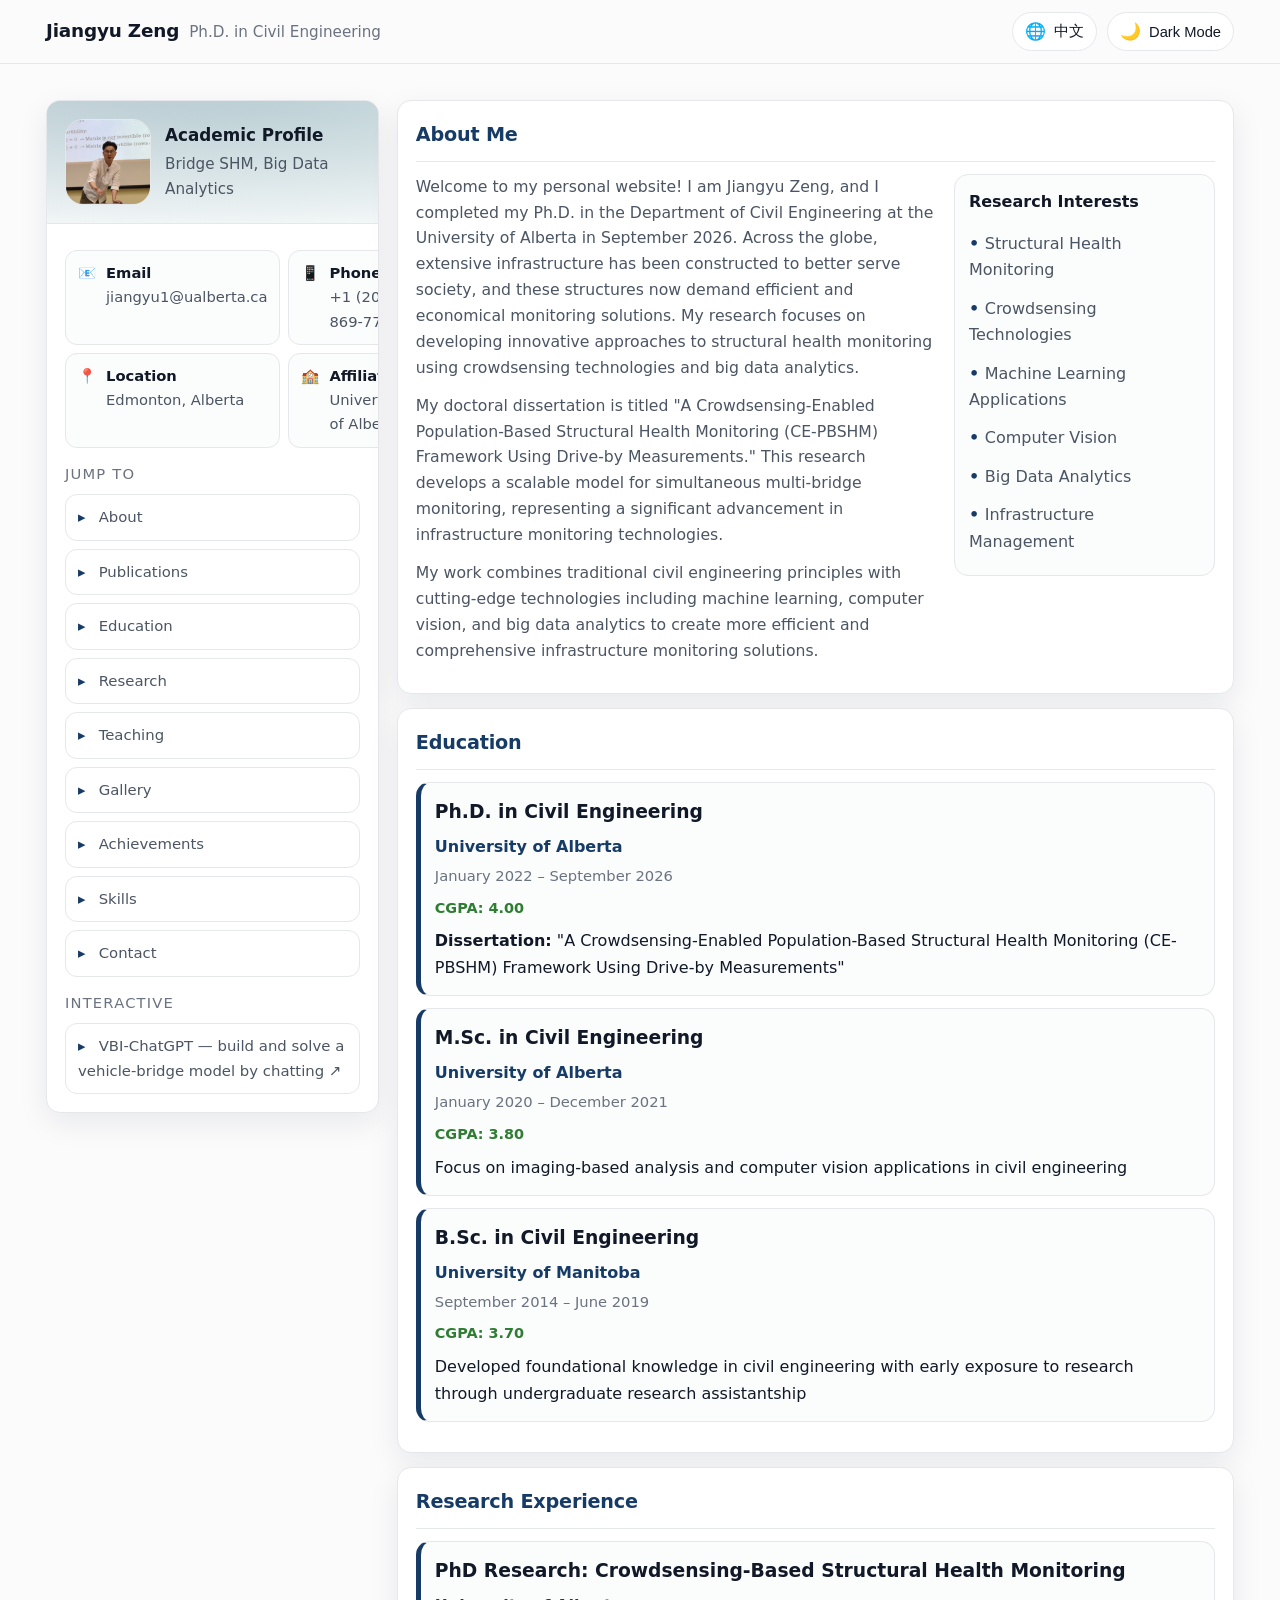
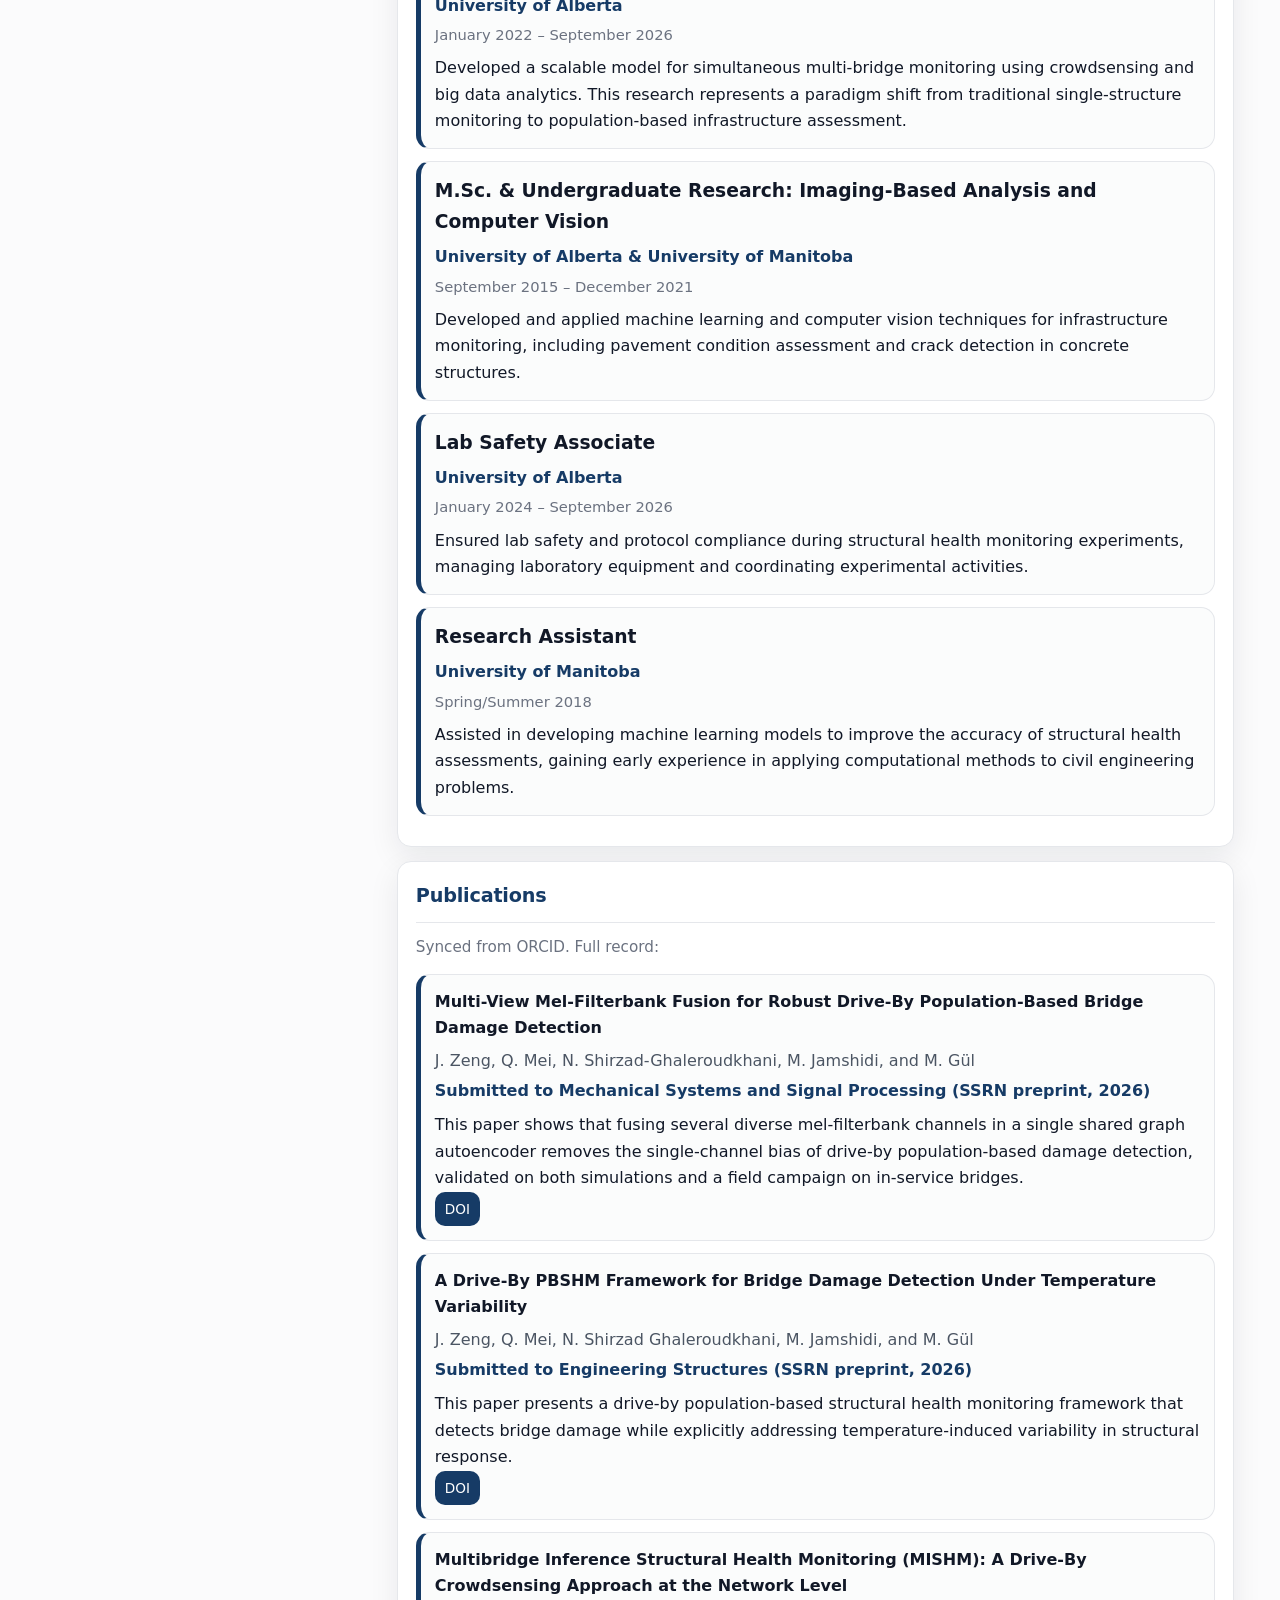
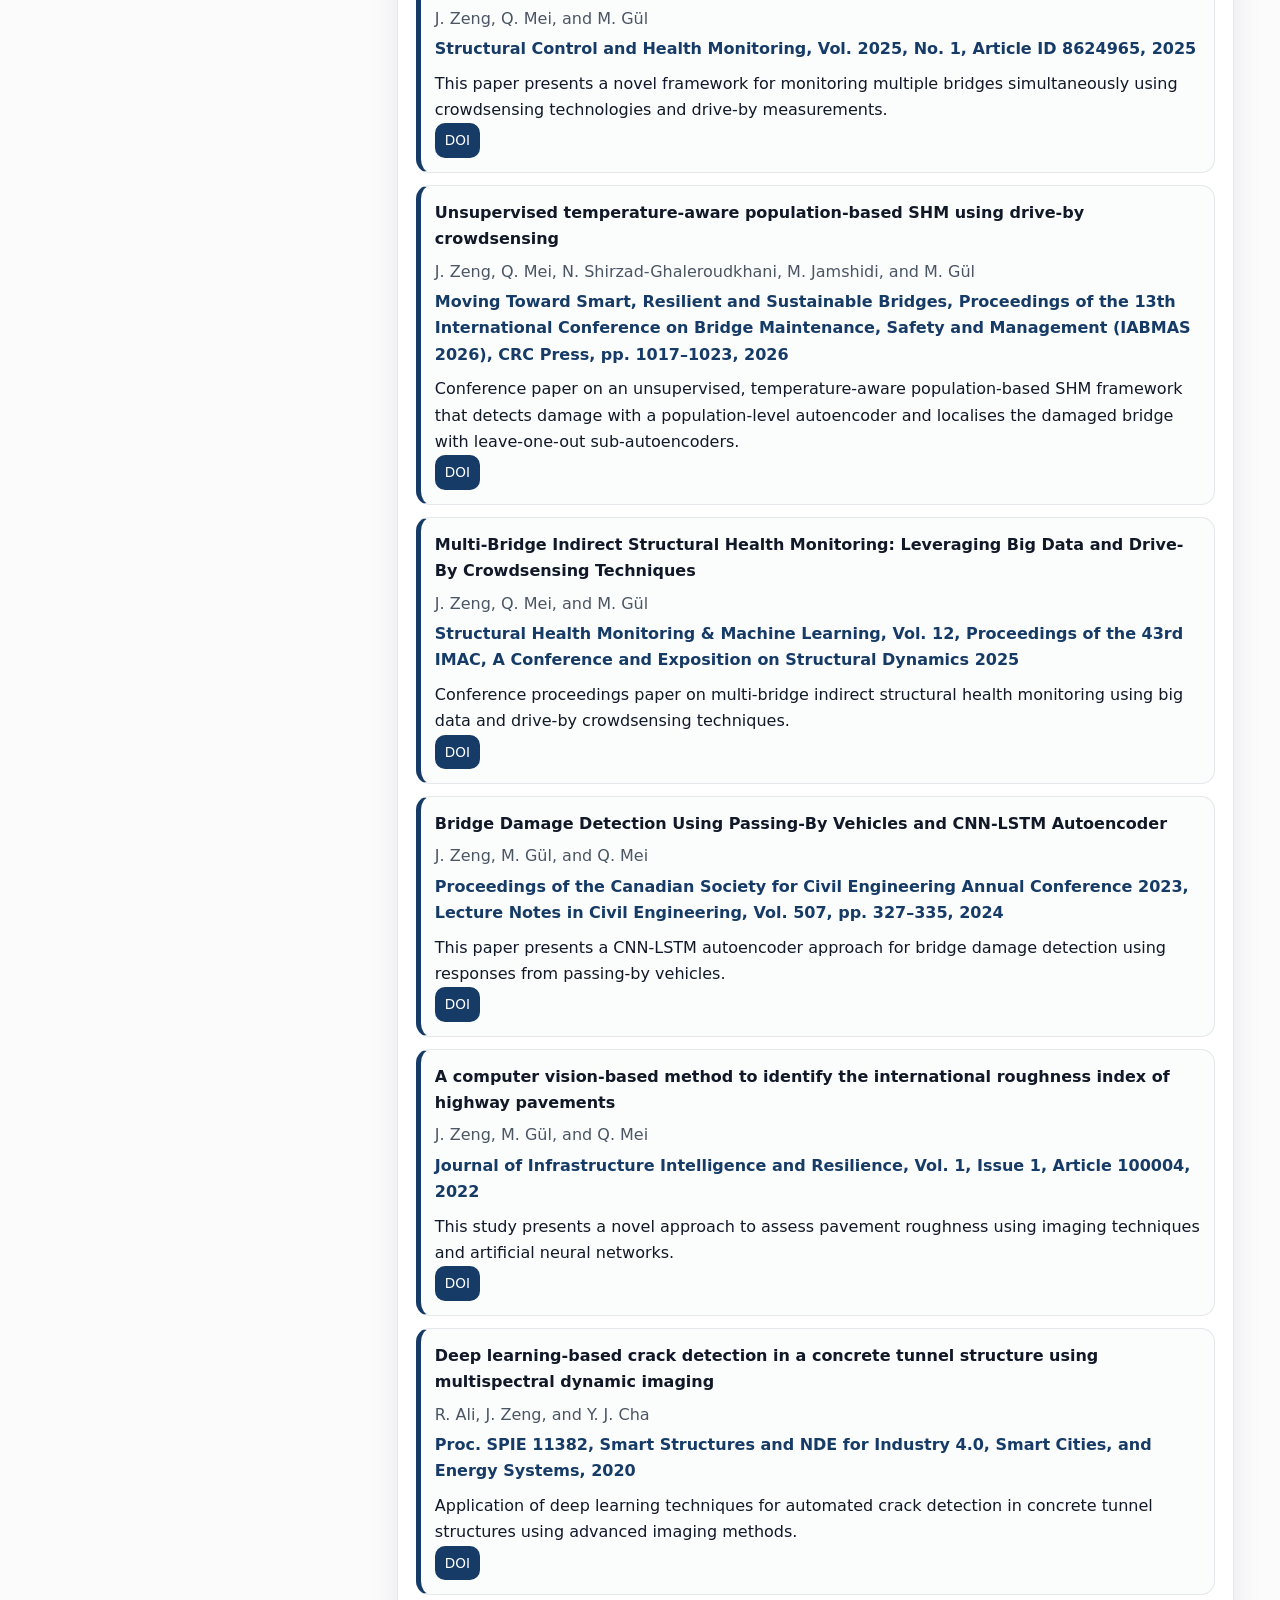
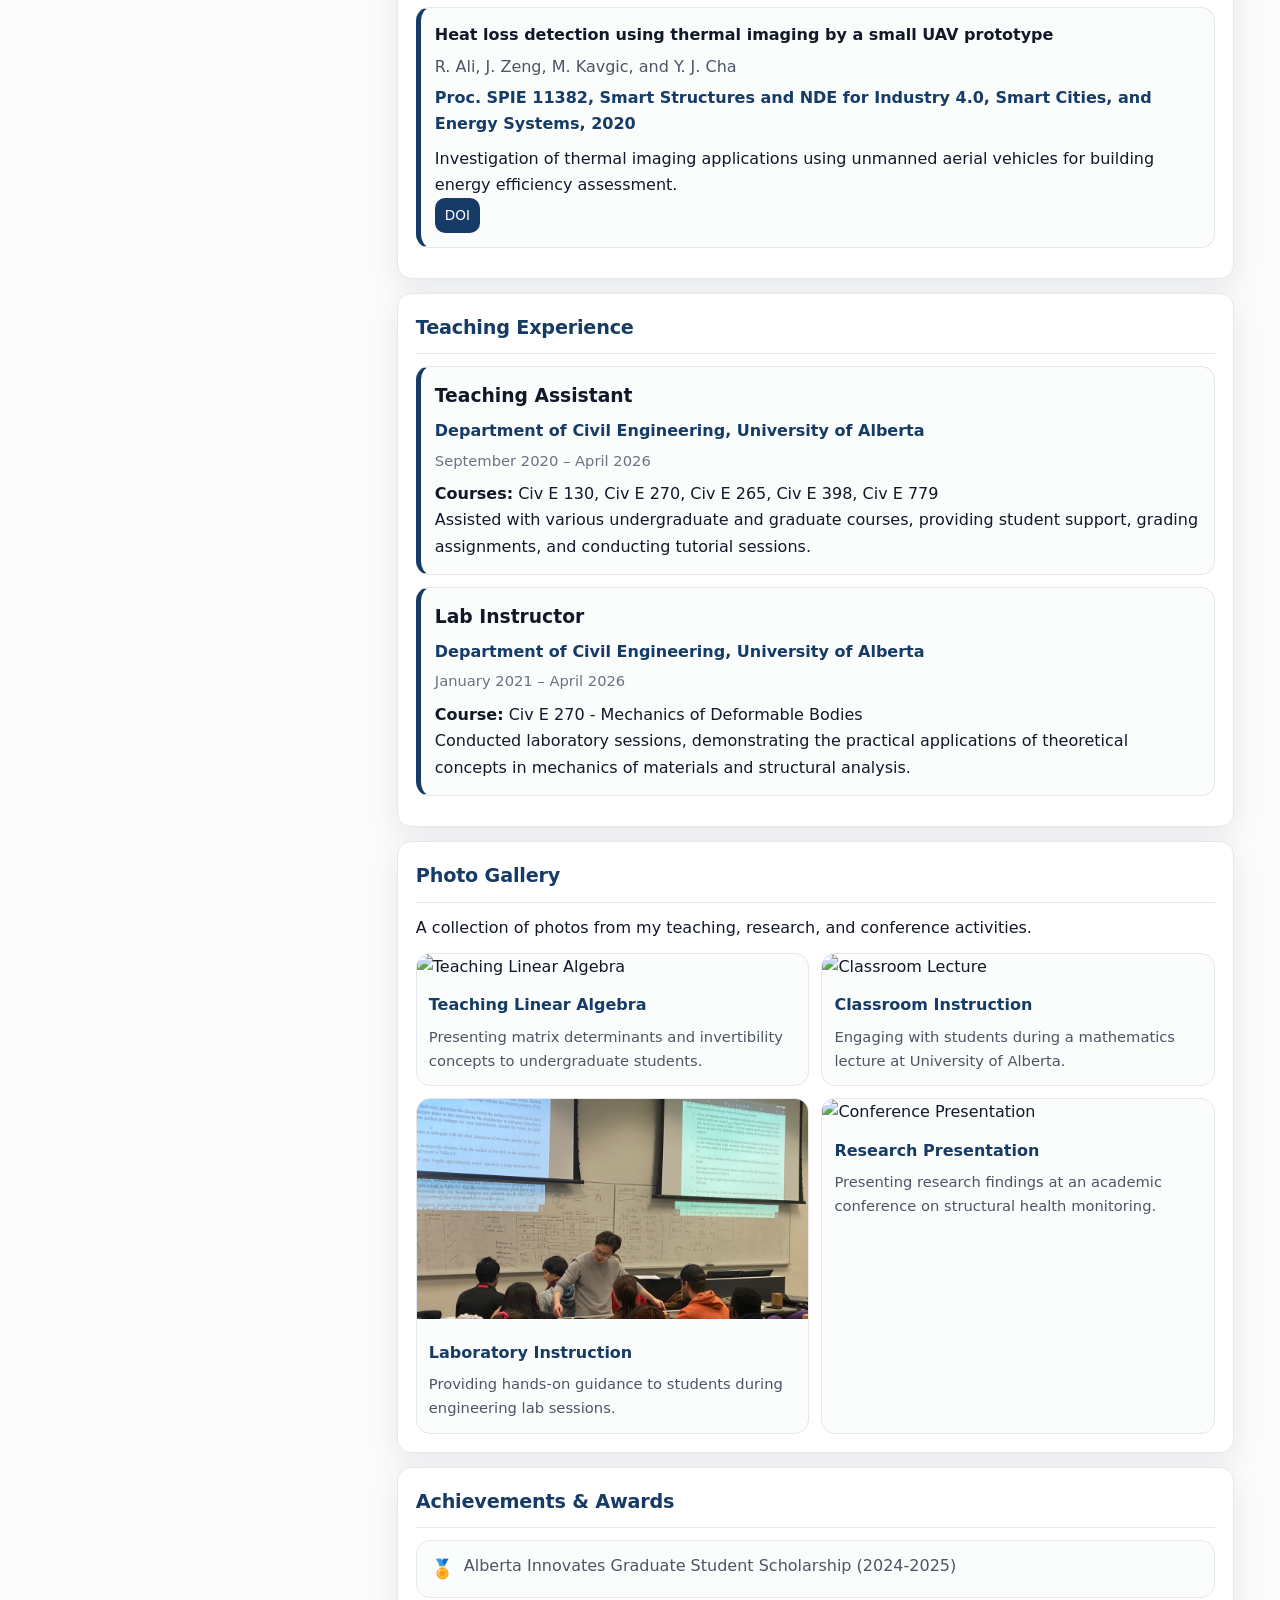
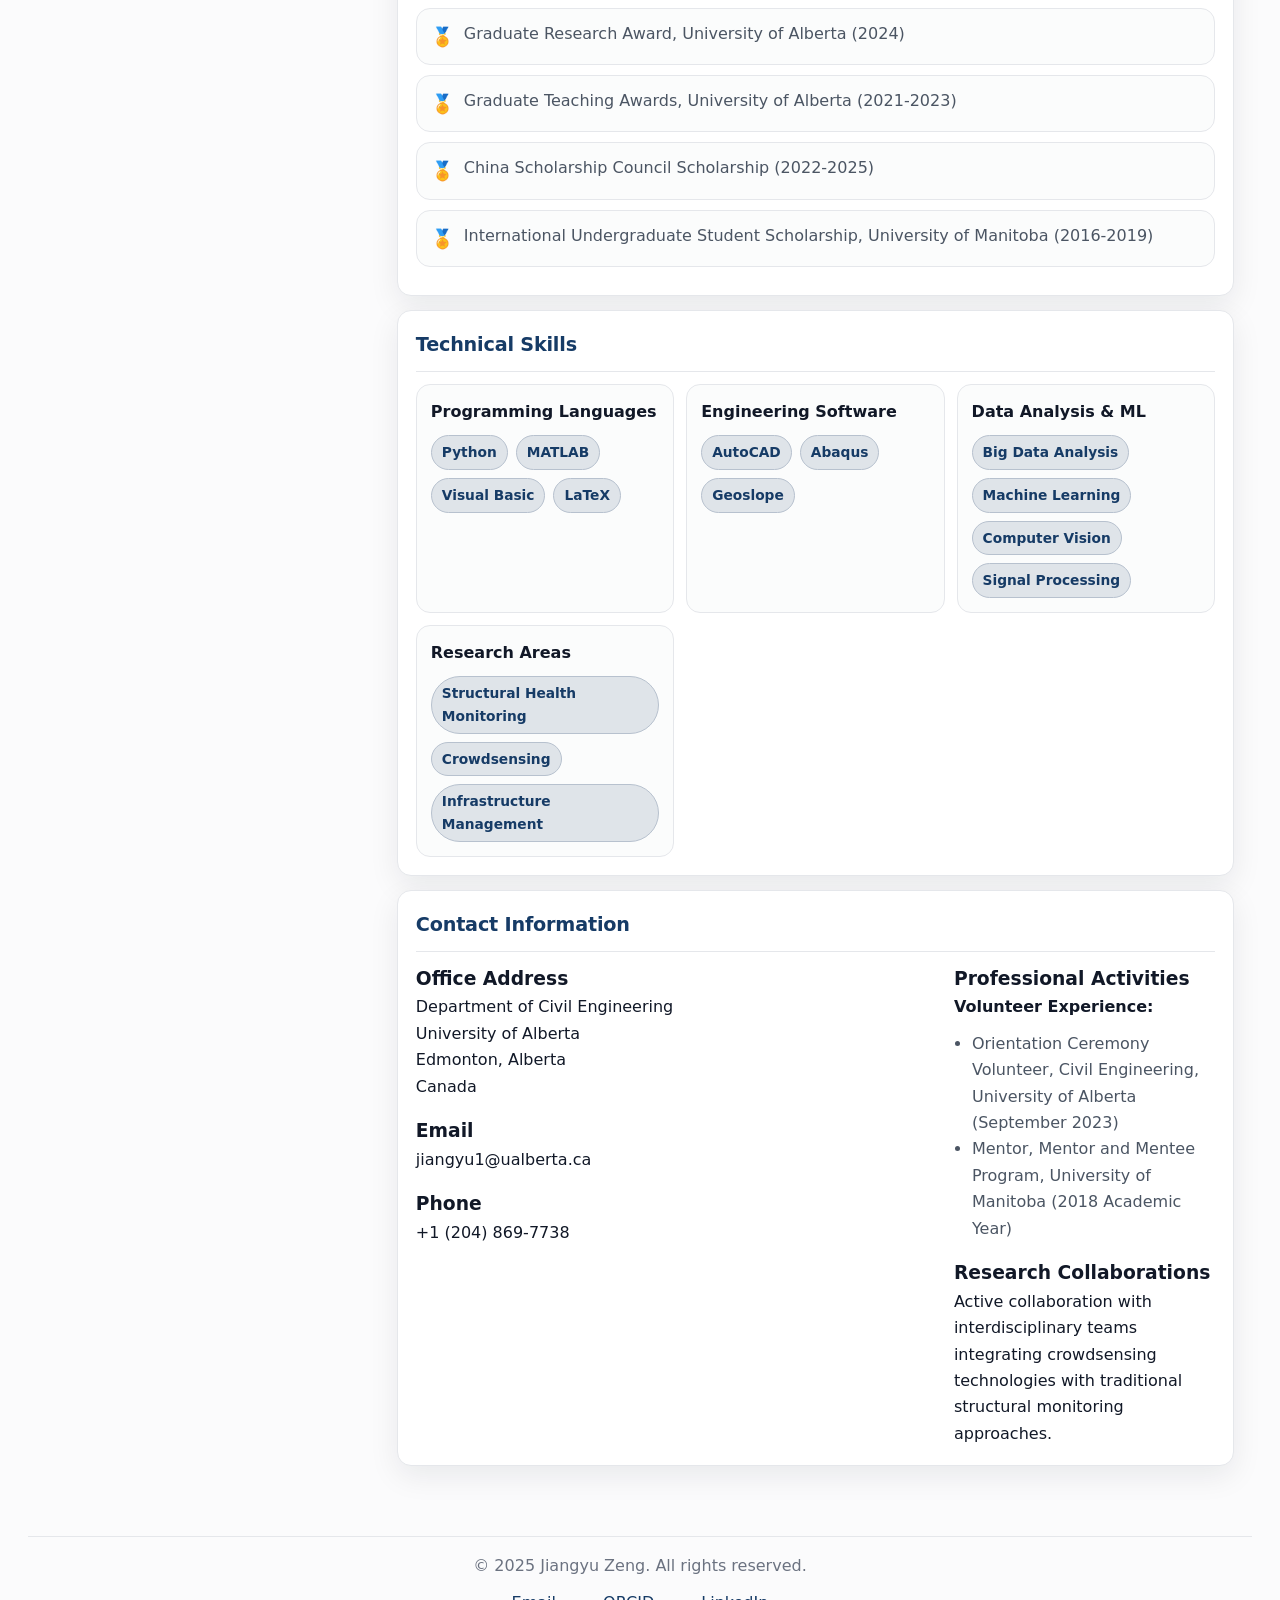
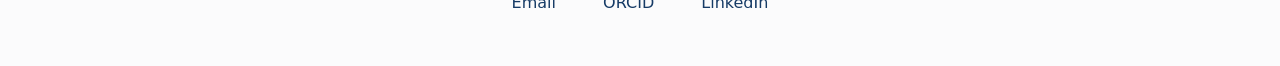
==== commit 9d1ba6cf: "Correct M.Sc. end date and close out teaching/lab roles. M.Sc. (and the M.Sc.-era research entry) en" ====
--- a/index.html
+++ b/index.html
@@ -565,7 +565,7 @@
           <div class="education-item">
             <h3 data-en="M.Sc. in Civil Engineering" data-zh="土木工程硕士">M.Sc. in Civil Engineering</h3>
             <div class="institution" data-en="University of Alberta" data-zh="阿尔伯塔大学">University of Alberta</div>
-            <div class="date" data-en="January 2020 – December 2022" data-zh="2020年1月 – 2022年12月">January 2020 – December 2022</div>
+            <div class="date" data-en="January 2020 – December 2021" data-zh="2020年1月 – 2021年12月">January 2020 – December 2021</div>
             <div class="gpa">CGPA: 3.80</div>
             <p data-en="Focus on imaging-based analysis and computer vision applications in civil engineering" data-zh="专注于土木工程中基于图像的分析和计算机视觉应用">Focus on imaging-based analysis and computer vision applications in civil engineering</p>
           </div>
@@ -595,7 +595,7 @@
           <div class="experience-item">
             <h3 data-en="M.Sc. & Undergraduate Research: Imaging-Based Analysis and Computer Vision" data-zh="硕士及本科研究：基于图像的分析和计算机视觉">M.Sc. & Undergraduate Research: Imaging-Based Analysis and Computer Vision</h3>
             <div class="institution" data-en="University of Alberta & University of Manitoba" data-zh="阿尔伯塔大学及曼尼托巴大学">University of Alberta & University of Manitoba</div>
-            <div class="date" data-en="September 2015 – December 2022" data-zh="2015年9月 – 2022年12月">September 2015 – December 2022</div>
+            <div class="date" data-en="September 2015 – December 2021" data-zh="2015年9月 – 2021年12月">September 2015 – December 2021</div>
             <p data-en="Developed and applied machine learning and computer vision techniques for infrastructure monitoring, including pavement condition assessment and crack detection in concrete structures."
                data-zh="开发并应用机器学习和计算机视觉技术进行基础设施监测，包括路面状况评估和混凝土结构裂缝检测。">
               Developed and applied machine learning and computer vision techniques for infrastructure monitoring, including pavement condition assessment and crack detection in concrete structures.
@@ -605,7 +605,7 @@
           <div class="experience-item">
             <h3 data-en="Lab Safety Associate" data-zh="实验室安全管理员">Lab Safety Associate</h3>
             <div class="institution" data-en="University of Alberta" data-zh="阿尔伯塔大学">University of Alberta</div>
-            <div class="date" data-en="January 2024 – Present" data-zh="2024年1月 – 至今">January 2024 – Present</div>
+            <div class="date" data-en="January 2024 – September 2026" data-zh="2024年1月 – 2026年9月">January 2024 – September 2026</div>
             <p data-en="Ensured lab safety and protocol compliance during structural health monitoring experiments, managing laboratory equipment and coordinating experimental activities."
                data-zh="确保结构健康监测实验期间的实验室安全和协议合规性，管理实验室设备并协调实验活动。">
               Ensured lab safety and protocol compliance during structural health monitoring experiments, managing laboratory equipment and coordinating experimental activities.
@@ -756,8 +756,8 @@
           <div class="experience-item">
             <h3 data-en="Teaching Assistant" data-zh="助教">Teaching Assistant</h3>
             <div class="institution" data-en="Department of Civil Engineering, University of Alberta" data-zh="阿尔伯塔大学土木工程系">Department of Civil Engineering, University of Alberta</div>
-            <div class="date" data-en="September 2020 – Present" data-zh="2020年9月 – 至今">September 2020 – Present</div>
-            <p><strong data-en="Courses:" data-zh="课程：">Courses:</strong> Civ E 130 (<span data-en="Present" data-zh="目前">Present</span>), Civ E 270, Civ E 265, Civ E 398, Civ E 779</p>
+            <div class="date" data-en="September 2020 – April 2026" data-zh="2020年9月 – 2026年4月">September 2020 – April 2026</div>
+            <p><strong data-en="Courses:" data-zh="课程：">Courses:</strong> Civ E 130, Civ E 270, Civ E 265, Civ E 398, Civ E 779</p>
             <p data-en="Assisted with various undergraduate and graduate courses, providing student support, grading assignments, and conducting tutorial sessions."
                data-zh="协助各种本科和研究生课程，提供学生支持、批改作业和进行辅导课程。">
               Assisted with various undergraduate and graduate courses, providing student support, grading assignments, and conducting tutorial sessions.
@@ -767,7 +767,7 @@
           <div class="experience-item">
             <h3 data-en="Lab Instructor" data-zh="实验课教师">Lab Instructor</h3>
             <div class="institution" data-en="Department of Civil Engineering, University of Alberta" data-zh="阿尔伯塔大学土木工程系">Department of Civil Engineering, University of Alberta</div>
-            <div class="date" data-en="January 2021 – Present" data-zh="2021年1月 – 至今">January 2021 – Present</div>
+            <div class="date" data-en="January 2021 – April 2026" data-zh="2021年1月 – 2026年4月">January 2021 – April 2026</div>
             <p><strong data-en="Course:" data-zh="课程：">Course:</strong> <span data-en="Civ E 270 - Mechanics of Deformable Bodies" data-zh="Civ E 270 - 可变形体力学">Civ E 270 - Mechanics of Deformable Bodies</span></p>
             <p data-en="Conducted laboratory sessions, demonstrating the practical applications of theoretical concepts in mechanics of materials and structural analysis."
                data-zh="主持实验课程，演示材料力学和结构分析理论概念的实际应用。">
